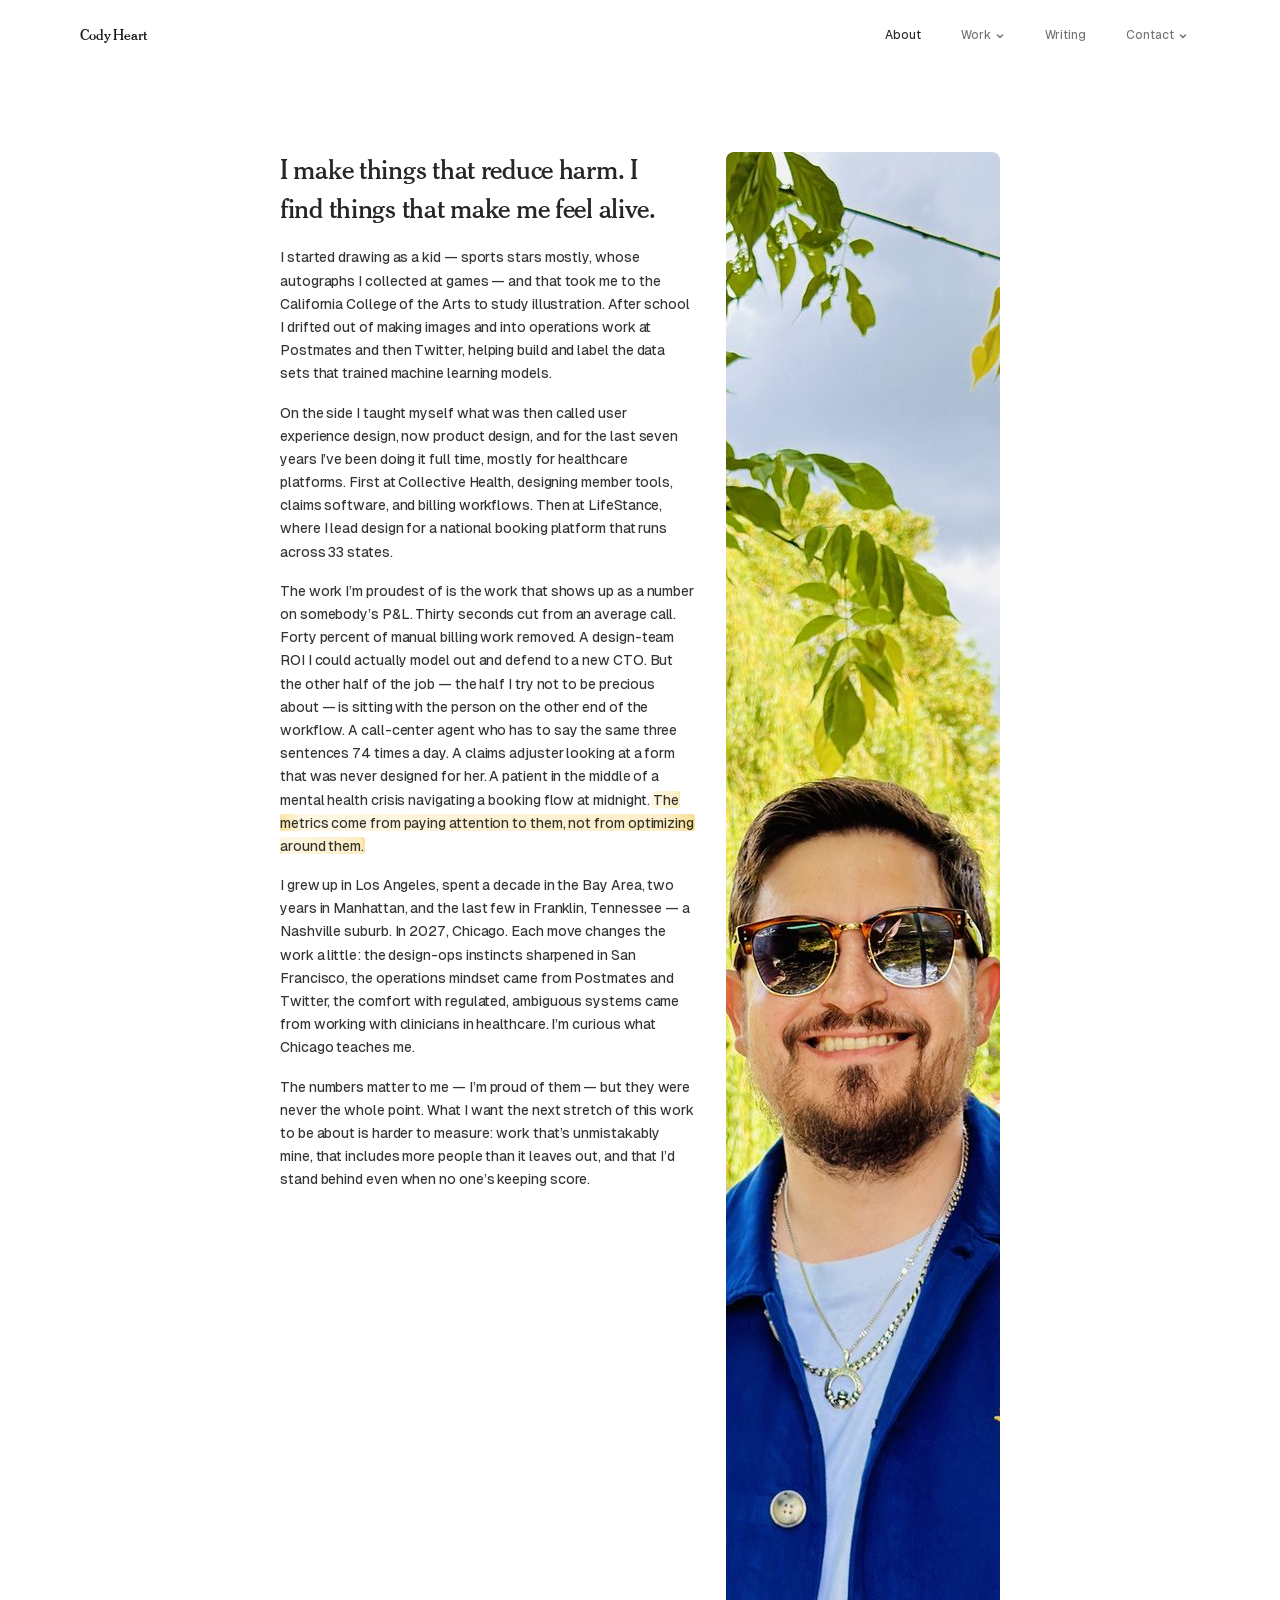
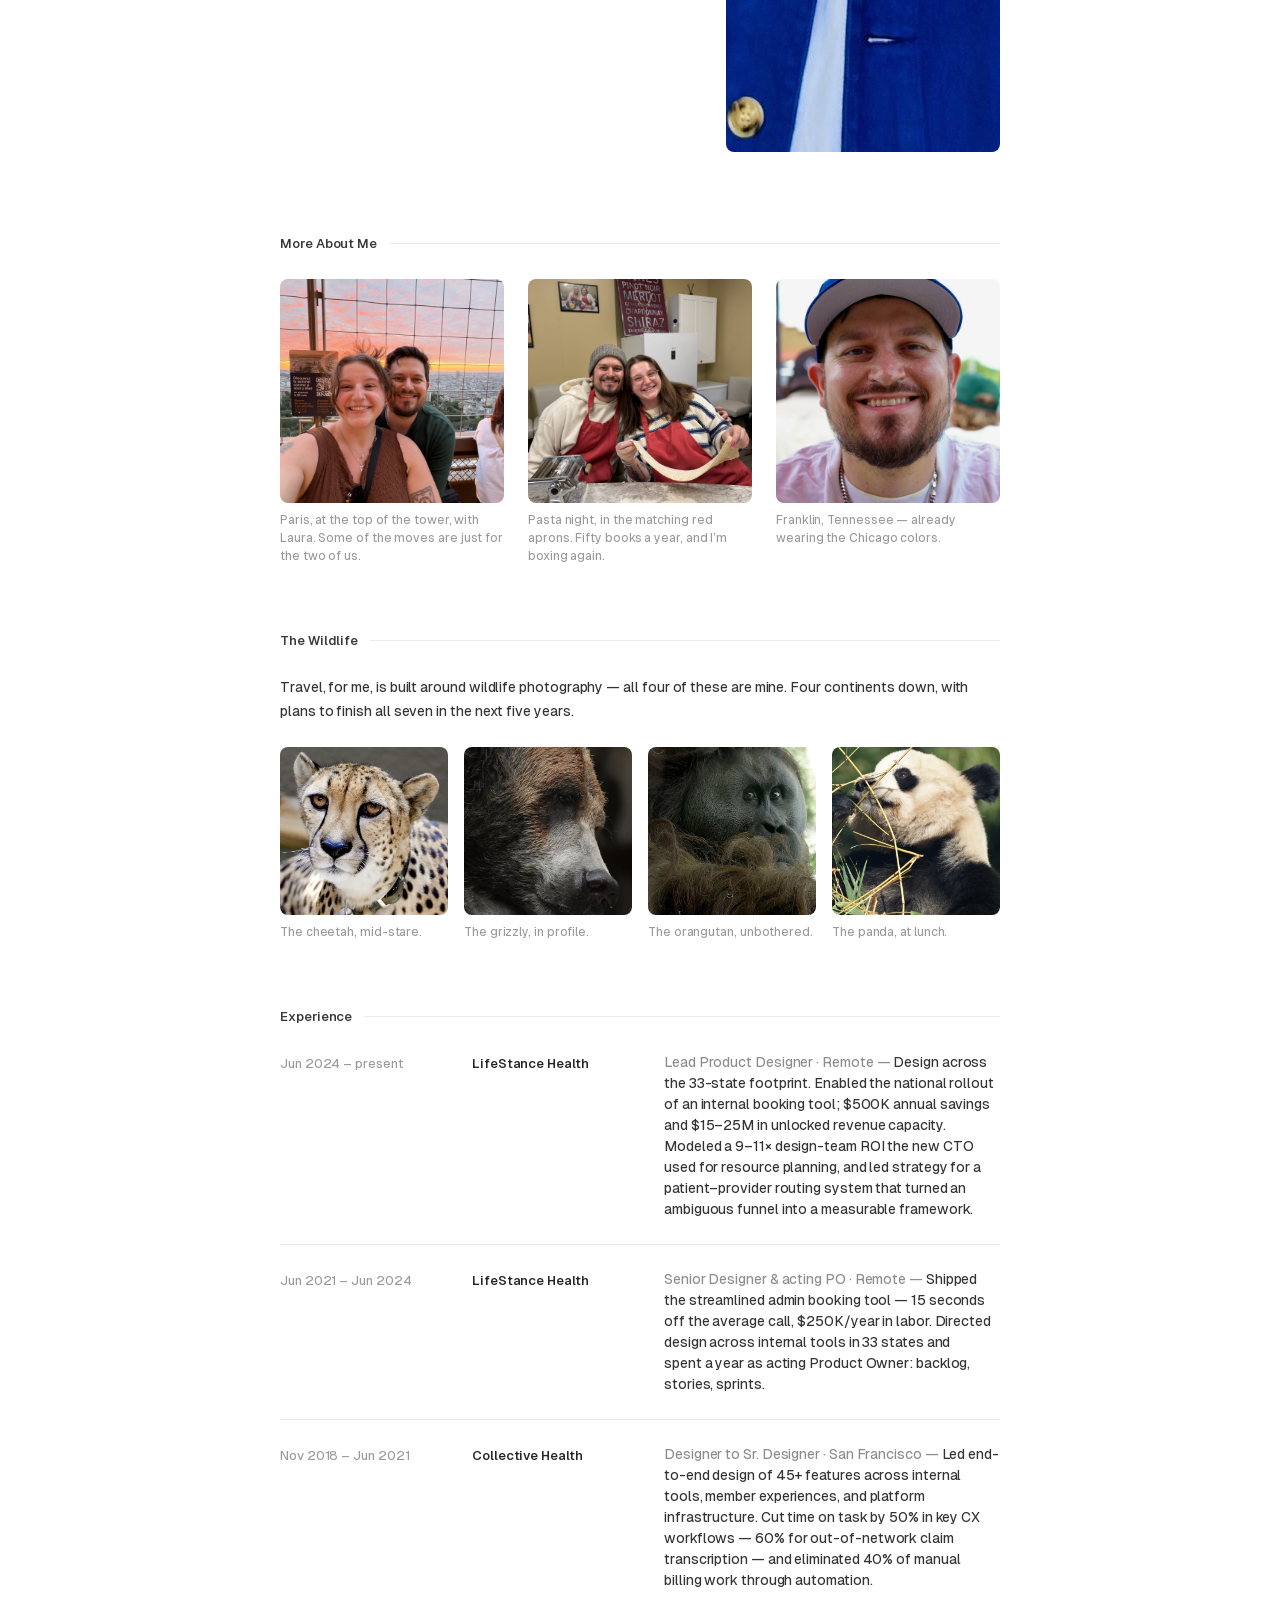
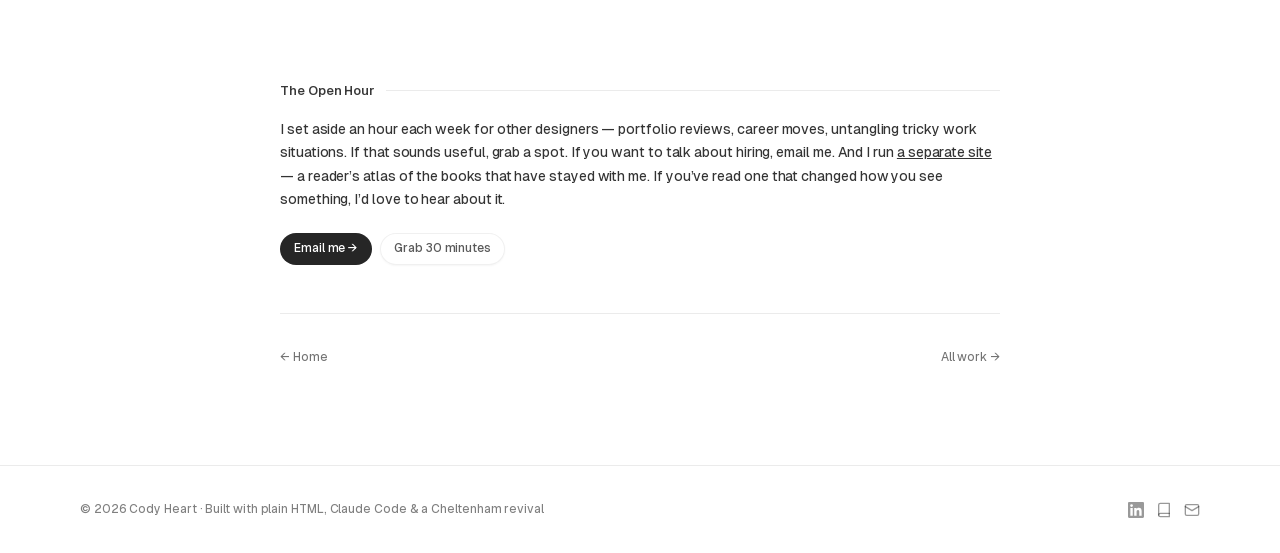
==== about.html @ 830a7e0a "Rebuild the site on the Vollendorf system: Geist body, Cheltenham heads, grey data plates Every live" ====
<!DOCTYPE html>
<html lang="en">
<head>
<meta charset="UTF-8">
<meta name="viewport" content="width=device-width, initial-scale=1, viewport-fit=cover">
<title>About — Cody Heart</title>
<meta name="description" content="Lead product designer. Seven years in healthcare operations. Franklin, TN → Chicago, IL 2027.">

<!-- Favicon -->
<link rel="icon" type="image/svg+xml" href="/favicon.svg">
<link rel="icon" type="image/png" sizes="32x32" href="/favicon-32.png">
<link rel="icon" type="image/png" sizes="16x16" href="/favicon-16.png">
<link rel="alternate icon" href="/favicon.ico">
<link rel="apple-touch-icon" sizes="180x180" href="/apple-touch-icon.png">

<!-- Open Graph / Rich link preview -->
<meta property="og:type" content="website">
<meta property="og:url" content="https://codyheart.design/about.html">
<meta property="og:title" content="About — Cody Heart">
<meta property="og:description" content="Lead product designer. Seven years in healthcare operations. Franklin, TN → Chicago, IL 2027.">
<meta property="og:image" content="https://codyheart.design/og-image.png">
<meta property="og:image:width" content="1200">
<meta property="og:image:height" content="630">
<meta property="og:image:alt" content="Cody Heart — Lead Product Designer">
<meta property="og:site_name" content="Cody Heart">

<!-- Twitter Card -->
<meta name="twitter:card" content="summary_large_image">
<meta name="twitter:title" content="About — Cody Heart">
<meta name="twitter:description" content="Lead product designer. Seven years in healthcare operations. Franklin, TN → Chicago, IL 2027.">
<meta name="twitter:image" content="https://codyheart.design/og-image.png">

<meta name="theme-color" content="#ffffff">

<link rel="preload" as="font" type="font/woff2" href="assets/fonts/Geist-Variable.woff2" crossorigin>
<link rel="preload" as="font" type="font/woff2" href="assets/fonts/CheltenhamClassicMedium.woff2" crossorigin>
<link rel="stylesheet" href="css/site.css?v=1">
</head>
<body>

<nav class="nav" aria-label="Main navigation">
  <div class="nav__inner">
    <a class="nav__wordmark" href="index.html">Cody Heart</a>

    <div class="nav__links">
      <a class="nav__link link-hover" href="about.html" aria-current="page">About</a>

      <div class="nav__drop">
        <button class="nav__link link-hover press-scale" aria-expanded="false" aria-haspopup="true" aria-controls="menu-work">Work<svg class="chev" width="10" height="10" viewBox="0 0 10 10" fill="none" stroke="currentColor" stroke-width="1.5" stroke-linecap="round" stroke-linejoin="round" aria-hidden="true"><path d="M2.5 4L5 6.5L7.5 4"/></svg></button>
        <div class="nav__menu" id="menu-work" role="menu" aria-hidden="true">
          <div class="nav__menu-pad">
            <a class="menu-item" role="menuitem" href="case-studies/tool-consolidation.html">
              <div class="menu-item__tile"><svg class="icon-duo c-orange" viewBox="0 0 24 24" fill="none" aria-hidden="true"><rect class="duo-a" x="0" y="0" width="7" height="7" rx="1.5"/><rect class="duo-a" x="8.5" y="0" width="7" height="7" rx="1.5"/><rect class="duo-a" x="17" y="0" width="7" height="7" rx="1.5"/><rect class="duo-a" x="4.25" y="8.5" width="7" height="7" rx="1.5"/><rect class="duo-a" x="12.75" y="8.5" width="7" height="7" rx="1.5"/><rect class="duo-b" x="4" y="17" width="16" height="7" rx="1.5"/></svg></div>
              <div><span class="menu-item__title">Tool Consolidation</span><span class="menu-item__desc">50+ regional tools, to six jobs</span></div>
            </a>
            <a class="menu-item" role="menuitem" href="case-studies/matching-tool.html">
              <div class="menu-item__tile"><svg class="icon-duo c-blue" viewBox="0 0 24 24" fill="none" aria-hidden="true"><circle class="duo-a" cx="4" cy="4" r="3"/><circle class="duo-a" cx="12" cy="4" r="3"/><circle class="duo-a" cx="20" cy="4" r="3"/><circle class="duo-a" cx="4" cy="12" r="3"/><circle class="duo-a" cx="12" cy="12" r="3"/><circle class="duo-a" cx="20" cy="12" r="3"/><circle class="duo-a" cx="4" cy="20" r="3"/><circle class="duo-a" cx="12" cy="20" r="3"/><circle class="duo-b" cx="19" cy="19" r="5"/></svg></div>
              <div><span class="menu-item__title">Matching Tool</span><span class="menu-item__desc">Two-state pilot to 99% national</span></div>
            </a>
            <a class="menu-item" role="menuitem" href="case-studies/matching-logic.html">
              <div class="menu-item__tile"><svg class="icon-duo c-purple" viewBox="0 0 24 24" fill="none" aria-hidden="true"><path class="duo-a" d="M12 0a12 12 0 1 0 0 24 12 12 0 0 0 0-24Zm0 5a7 7 0 1 1 0 14 7 7 0 0 1 0-14Z"/><circle class="duo-b" cx="12" cy="12" r="4"/></svg></div>
              <div><span class="menu-item__title">Care Matching</span><span class="menu-item__desc">A measurable four-gate funnel</span></div>
            </a>
            <a class="menu-item menu-item--all" role="menuitem" href="work.html"><span>All six, and the experience</span><span aria-hidden="true">&#8594;</span></a>
          </div>
        </div>
      </div>

      <a class="nav__link link-hover" href="writing/design-as-a-revenue-lever.html">Writing</a>

      <div class="nav__drop">
        <button class="nav__link link-hover press-scale" aria-expanded="false" aria-haspopup="true" aria-controls="menu-contact">Contact<svg class="chev" width="10" height="10" viewBox="0 0 10 10" fill="none" stroke="currentColor" stroke-width="1.5" stroke-linecap="round" stroke-linejoin="round" aria-hidden="true"><path d="M2.5 4L5 6.5L7.5 4"/></svg></button>
        <div class="nav__menu" id="menu-contact" role="menu" aria-hidden="true">
          <div class="nav__menu-pad">
            <a class="menu-item" role="menuitem" href="mailto:hello@codyheart.design">
              <div class="menu-item__tile"><svg class="icon-duo c-green" viewBox="0 0 24 24" fill="none" aria-hidden="true"><path class="duo-b" d="M12 12.6 0 5.4V5a3 3 0 0 1 3-3h18a3 3 0 0 1 3 3v.4l-12 7.2Z"/><path class="duo-a" d="M0 8.2 12 15.4 24 8.2V19a3 3 0 0 1-3 3H3a3 3 0 0 1-3-3V8.2Z"/></svg></div>
              <div><span class="menu-item__title">Email</span><span class="menu-item__desc">hello@codyheart.design</span></div>
            </a>
            <a class="menu-item" role="menuitem" target="_blank" rel="noopener noreferrer" href="https://www.linkedin.com/in/codyheart/">
              <div class="menu-item__tile"><svg class="icon-duo c-blue" viewBox="0 0 24 24" fill="none" aria-hidden="true"><rect class="duo-a" x="0" y="8" width="6" height="16"/><circle class="duo-b" cx="3" cy="3" r="3"/><path class="duo-b" d="M6 17a9 9 0 0 1 18 0v7h-6v-7a3 3 0 0 0-6 0v7H6v-7Z"/></svg></div>
              <div><span class="menu-item__title">LinkedIn</span><span class="menu-item__desc">Let&#8217;s connect</span></div>
            </a>
            <a class="menu-item" role="menuitem" target="_blank" rel="noopener noreferrer" href="https://calendly.com/codynheart/30min">
              <div class="menu-item__tile"><svg class="icon-duo c-purple" viewBox="0 0 24 24" fill="none" aria-hidden="true"><rect class="duo-a" x="0" y="4" width="24" height="20" rx="2"/><path class="duo-b" d="M0 6a2 2 0 0 1 2-2h20a2 2 0 0 1 2 2v4H0V6Z"/><rect class="duo-b" x="4" y="0" width="3" height="6" rx="1.5"/><rect class="duo-b" x="17" y="0" width="3" height="6" rx="1.5"/><circle class="duo-b" cx="12" cy="17" r="3"/></svg></div>
              <div><span class="menu-item__title">Calendly</span><span class="menu-item__desc">Grab 30 minutes</span></div>
            </a>
            <a class="menu-item" role="menuitem" target="_blank" rel="noopener noreferrer" href="https://drive.google.com/file/d/1DNg6jHae1uTtqSoy8dUVyaRoVnSJ9kkv/view?usp=sharing">
              <div class="menu-item__tile"><svg class="icon-duo c-pink" viewBox="0 0 24 24" fill="none" aria-hidden="true"><path class="duo-a" d="M4 0h11l5 5v19H4V0Z"/><path class="duo-b" d="M15 0l5 5h-5V0Z"/><rect class="duo-b" x="8" y="10" width="8" height="2" rx="1"/><rect class="duo-b" x="8" y="15" width="8" height="2" rx="1"/></svg></div>
              <div><span class="menu-item__title">Resume</span><span class="menu-item__desc">View the PDF</span></div>
            </a>
          </div>
        </div>
      </div>
    </div>

    <div class="nav__burger-wrap">
      <button class="nav__burger" aria-expanded="false" aria-label="Open menu"><span></span><span></span></button>
    </div>
  </div>
</nav>

<div class="mobile-menu" role="dialog" aria-modal="true" aria-label="Navigation menu">
  <div class="mobile-menu__inner">
    <a class="mobile-menu__link" href="about.html">About</a>
    <a class="mobile-menu__link" href="writing/design-as-a-revenue-lever.html">Writing</a>

    <div class="mobile-menu__section">
      <p class="mobile-menu__label">Work</p>
      <div class="mobile-menu__list">
        <a class="mobile-menu__item" href="case-studies/tool-consolidation.html">
          <div class="menu-item__tile"><svg class="icon-duo is-colored c-orange" viewBox="0 0 24 24" fill="none" aria-hidden="true"><rect class="duo-a" x="0" y="0" width="7" height="7" rx="1.5"/><rect class="duo-a" x="8.5" y="0" width="7" height="7" rx="1.5"/><rect class="duo-a" x="17" y="0" width="7" height="7" rx="1.5"/><rect class="duo-a" x="4.25" y="8.5" width="7" height="7" rx="1.5"/><rect class="duo-a" x="12.75" y="8.5" width="7" height="7" rx="1.5"/><rect class="duo-b" x="4" y="17" width="16" height="7" rx="1.5"/></svg></div>
          <div><span class="menu-item__title">Tool Consolidation</span><span class="menu-item__desc">50+ regional tools, to six jobs</span></div>
        </a>
        <a class="mobile-menu__item" href="case-studies/matching-tool.html">
          <div class="menu-item__tile"><svg class="icon-duo is-colored c-blue" viewBox="0 0 24 24" fill="none" aria-hidden="true"><circle class="duo-a" cx="4" cy="4" r="3"/><circle class="duo-a" cx="12" cy="4" r="3"/><circle class="duo-a" cx="20" cy="4" r="3"/><circle class="duo-a" cx="4" cy="12" r="3"/><circle class="duo-a" cx="12" cy="12" r="3"/><circle class="duo-a" cx="20" cy="12" r="3"/><circle class="duo-a" cx="4" cy="20" r="3"/><circle class="duo-a" cx="12" cy="20" r="3"/><circle class="duo-b" cx="19" cy="19" r="5"/></svg></div>
          <div><span class="menu-item__title">Matching Tool</span><span class="menu-item__desc">Two-state pilot to 99% national</span></div>
        </a>
        <a class="mobile-menu__item" href="case-studies/matching-logic.html">
          <div class="menu-item__tile"><svg class="icon-duo is-colored c-purple" viewBox="0 0 24 24" fill="none" aria-hidden="true"><path class="duo-a" d="M12 0a12 12 0 1 0 0 24 12 12 0 0 0 0-24Zm0 5a7 7 0 1 1 0 14 7 7 0 0 1 0-14Z"/><circle class="duo-b" cx="12" cy="12" r="4"/></svg></div>
          <div><span class="menu-item__title">Care Matching</span><span class="menu-item__desc">A measurable four-gate funnel</span></div>
        </a>
        <a class="mobile-menu__item" href="case-studies/claims.html">
          <div class="menu-item__tile"><svg class="icon-duo is-colored c-green" viewBox="0 0 24 24" fill="none" aria-hidden="true"><rect class="duo-a" x="0" y="0" width="10" height="24" rx="2"/><rect class="duo-b" x="12" y="0" width="12" height="24" rx="2"/></svg></div>
          <div><span class="menu-item__title">Claims</span><span class="menu-item__desc">60% less time per claim</span></div>
        </a>
        <a class="mobile-menu__item" href="case-studies/billing.html">
          <div class="menu-item__tile"><svg class="icon-duo is-colored c-teal" viewBox="0 0 24 24" fill="none" aria-hidden="true"><rect class="duo-a" x="2" y="11" width="20" height="2"/><circle class="duo-a" cx="4" cy="12" r="4"/><circle class="duo-a" cx="12" cy="12" r="4"/><circle class="duo-b" cx="20" cy="12" r="4"/></svg></div>
          <div><span class="menu-item__title">Billing</span><span class="menu-item__desc">The invisible half, automated</span></div>
        </a>
        <a class="mobile-menu__item" href="case-studies/design-roi.html">
          <div class="menu-item__tile"><svg class="icon-duo is-colored c-pink" viewBox="0 0 24 24" fill="none" aria-hidden="true"><rect class="duo-a" x="1" y="14" width="5" height="10" rx="1"/><rect class="duo-a" x="9.5" y="9" width="5" height="15" rx="1"/><rect class="duo-b" x="18" y="2" width="5" height="22" rx="1"/></svg></div>
          <div><span class="menu-item__title">Design ROI</span><span class="menu-item__desc">Design as a revenue lever</span></div>
        </a>
      </div>
    </div>

    <div class="mobile-menu__section">
      <p class="mobile-menu__label">Contact</p>
      <div class="mobile-menu__list">
        <a class="mobile-menu__item" href="mailto:hello@codyheart.design">
          <div class="menu-item__tile"><svg class="icon-duo is-colored c-green" viewBox="0 0 24 24" fill="none" aria-hidden="true"><path class="duo-b" d="M12 12.6 0 5.4V5a3 3 0 0 1 3-3h18a3 3 0 0 1 3 3v.4l-12 7.2Z"/><path class="duo-a" d="M0 8.2 12 15.4 24 8.2V19a3 3 0 0 1-3 3H3a3 3 0 0 1-3-3V8.2Z"/></svg></div>
          <div><span class="menu-item__title">Email</span><span class="menu-item__desc">hello@codyheart.design</span></div>
        </a>
        <a class="mobile-menu__item" target="_blank" rel="noopener noreferrer" href="https://www.linkedin.com/in/codyheart/">
          <div class="menu-item__tile"><svg class="icon-duo is-colored c-blue" viewBox="0 0 24 24" fill="none" aria-hidden="true"><rect class="duo-a" x="0" y="8" width="6" height="16"/><circle class="duo-b" cx="3" cy="3" r="3"/><path class="duo-b" d="M6 17a9 9 0 0 1 18 0v7h-6v-7a3 3 0 0 0-6 0v7H6v-7Z"/></svg></div>
          <div><span class="menu-item__title">LinkedIn</span><span class="menu-item__desc">Let&#8217;s connect</span></div>
        </a>
        <a class="mobile-menu__item" target="_blank" rel="noopener noreferrer" href="https://calendly.com/codynheart/30min">
          <div class="menu-item__tile"><svg class="icon-duo is-colored c-purple" viewBox="0 0 24 24" fill="none" aria-hidden="true"><rect class="duo-a" x="0" y="4" width="24" height="20" rx="2"/><path class="duo-b" d="M0 6a2 2 0 0 1 2-2h20a2 2 0 0 1 2 2v4H0V6Z"/><rect class="duo-b" x="4" y="0" width="3" height="6" rx="1.5"/><rect class="duo-b" x="17" y="0" width="3" height="6" rx="1.5"/><circle class="duo-b" cx="12" cy="17" r="3"/></svg></div>
          <div><span class="menu-item__title">Calendly</span><span class="menu-item__desc">Grab 30 minutes</span></div>
        </a>
        <a class="mobile-menu__item" target="_blank" rel="noopener noreferrer" href="https://drive.google.com/file/d/1DNg6jHae1uTtqSoy8dUVyaRoVnSJ9kkv/view?usp=sharing">
          <div class="menu-item__tile"><svg class="icon-duo is-colored c-pink" viewBox="0 0 24 24" fill="none" aria-hidden="true"><path class="duo-a" d="M4 0h11l5 5v19H4V0Z"/><path class="duo-b" d="M15 0l5 5h-5V0Z"/><rect class="duo-b" x="8" y="10" width="8" height="2" rx="1"/><rect class="duo-b" x="8" y="15" width="8" height="2" rx="1"/></svg></div>
          <div><span class="menu-item__title">Resume</span><span class="menu-item__desc">View the PDF</span></div>
        </a>
      </div>
    </div>
  </div>
</div>

<main class="article">

  <!-- ============================================================
       THE LONGER STORY — headshot floated into the opening
       statement, the way a good museum label sits inside a wall.
       ============================================================ -->
  <section class="about-hero">
    <img class="about-hero__photo" src="assets/self/me-monet.web.jpg" alt="Cody Heart in Monet&#8217;s garden at Giverny" width="1200" height="1600">
    <h1>I make things that reduce harm. I find things that make me feel alive.</h1>
    <img class="about-hero__photo--mobile" src="assets/self/me-monet.web.jpg" alt="Cody Heart in Monet&#8217;s garden at Giverny" width="1200" height="1600">
    <p>I started drawing as a kid &#8212; sports stars mostly, whose autographs I collected at games &#8212; and that took me to the California College of the Arts to study illustration. After school I drifted out of making images and into operations work at Postmates and then Twitter, helping build and label the data sets that trained machine learning models.</p>
    <p>On the side I taught myself what was then called user experience design, now product design, and for the last seven years I&#8217;ve been doing it full time, mostly for healthcare platforms. First at Collective Health, designing member tools, claims software, and billing workflows. Then at LifeStance, where I lead design for a national booking platform that runs across 33 states.</p>
    <p>The work I&#8217;m proudest of is the work that shows up as a number on somebody&#8217;s P&amp;L. Thirty seconds cut from an average call. Forty percent of manual billing work removed. A design-team ROI I could actually model out and defend to a new CTO. But the other half of the job &#8212; the half I try not to be precious about &#8212; is sitting with the person on the other end of the workflow. A call-center agent who has to say the same three sentences 74 times a day. A claims adjuster looking at a form that was never designed for her. A patient in the middle of a mental health crisis navigating a booking flow at midnight. <span class="highlight highlight-yellow">The metrics come from paying attention to them, not from optimizing around them.</span></p>
    <p>I grew up in Los Angeles, spent a decade in the Bay Area, two years in Manhattan, and the last few in Franklin, Tennessee &#8212; a Nashville suburb. In 2027, Chicago. Each move changes the work a little: the design-ops instincts sharpened in San Francisco, the operations mindset came from Postmates and Twitter, the comfort with regulated, ambiguous systems came from working with clinicians in healthcare. I&#8217;m curious what Chicago teaches me.</p>
    <p>The numbers matter to me &#8212; I&#8217;m proud of them &#8212; but they were never the whole point. What I want the next stretch of this work to be about is harder to measure: work that&#8217;s unmistakably mine, that includes more people than it leaves out, and that I&#8217;d stand behind even when no one&#8217;s keeping score.</p>
  </section>

  <!-- ============================================================
       MORE ABOUT ME — three squares, the life outside the work.
       ============================================================ -->
  <section class="cs-section">
    <div class="section-label" style="margin-bottom:24px"><span>More About Me</span></div>
    <div class="photo-grid">
      <figure>
        <div class="photo-frame"><img src="assets/self/me-eiffel.web.jpg" alt="Cody and Laura at the top of the Eiffel Tower at sunset" loading="lazy" decoding="async"></div>
        <figcaption>Paris, at the top of the tower, with Laura. Some of the moves are just for the two of us.</figcaption>
      </figure>
      <figure>
        <div class="photo-frame"><img src="assets/self/me-cooking.web.jpg" alt="Cody and Laura making fresh pasta in matching red aprons" loading="lazy" decoding="async"></div>
        <figcaption>Pasta night, in the matching red aprons. Fifty books a year, and I&#8217;m boxing again.</figcaption>
      </figure>
      <figure>
        <div class="photo-frame"><img src="assets/self/me-nashville.web.jpg" alt="Cody outdoors in a Chicago Cubs cap" loading="lazy" decoding="async"></div>
        <figcaption>Franklin, Tennessee &#8212; already wearing the Chicago colors.</figcaption>
      </figure>
    </div>
  </section>

  <!-- ============================================================
       THE WILDLIFE — travel built around a camera. All four mine.
       ============================================================ -->
  <section class="cs-section">
    <div class="section-label" style="margin-bottom:24px"><span>The Wildlife</span></div>
    <div class="cs-flow" style="margin-bottom:24px">
      <p>Travel, for me, is built around wildlife photography &#8212; all four of these are mine. Four continents down, with plans to finish all seven in the next five years.</p>
    </div>
    <div class="photo-grid photo-grid--4">
      <figure>
        <div class="photo-frame"><img src="assets/photography/web/cheetah.webp" alt="A cheetah looking straight into the lens" loading="lazy" decoding="async"></div>
        <figcaption>The cheetah, mid-stare.</figcaption>
      </figure>
      <figure>
        <div class="photo-frame"><img src="assets/photography/web/grizzly.webp" alt="A grizzly bear in profile" loading="lazy" decoding="async"></div>
        <figcaption>The grizzly, in profile.</figcaption>
      </figure>
      <figure>
        <div class="photo-frame"><img src="assets/photography/web/orangutan-3.webp" alt="An orangutan gazing out from its shaggy coat" loading="lazy" decoding="async"></div>
        <figcaption>The orangutan, unbothered.</figcaption>
      </figure>
      <figure>
        <div class="photo-frame"><img src="assets/photography/web/panda.webp" alt="A giant panda eating bamboo" loading="lazy" decoding="async"></div>
        <figcaption>The panda, at lunch.</figcaption>
      </figure>
    </div>
  </section>

  <!-- ============================================================
       EXPERIENCE — the resume, as quiet rows.
       ============================================================ -->
  <section class="cs-section">
    <div class="section-label" style="margin-bottom:24px"><span>Experience</span></div>
    <div class="rows">
      <div class="row">
        <span class="row__span">Jun 2024 &#8211; present</span>
        <span class="row__org">LifeStance Health</span>
        <p class="row__body"><span class="row__role">Lead Product Designer &#183; Remote &#8212;</span> Design across the 33-state footprint. Enabled the national rollout of an internal booking tool; $500K annual savings and $15&#8211;25M in unlocked revenue capacity. Modeled a 9&#8211;11&#215; design-team ROI the new CTO used for resource planning, and led strategy for a patient&#8211;provider routing system that turned an ambiguous funnel into a measurable framework.</p>
      </div>
      <div class="row">
        <span class="row__span">Jun 2021 &#8211; Jun 2024</span>
        <span class="row__org">LifeStance Health</span>
        <p class="row__body"><span class="row__role">Senior Designer &amp; acting PO &#183; Remote &#8212;</span> Shipped the streamlined admin booking tool &#8212; 15 seconds off the average call, $250K/year in labor. Directed design across internal tools in 33 states and spent a year as acting Product Owner: backlog, stories, sprints.</p>
      </div>
      <div class="row">
        <span class="row__span">Nov 2018 &#8211; Jun 2021</span>
        <span class="row__org">Collective Health</span>
        <p class="row__body"><span class="row__role">Designer to Sr. Designer &#183; San Francisco &#8212;</span> Led end-to-end design of 45+ features across internal tools, member experiences, and platform infrastructure. Cut time on task by 50% in key CX workflows &#8212; 60% for out-of-network claim transcription &#8212; and eliminated 40% of manual billing work through automation.</p>
      </div>
    </div>
  </section>

  <!-- ============================================================
       THE OPEN HOUR — a standing offer to other designers.
       ============================================================ -->
  <section class="cs-section">
    <div class="section-label" style="margin-bottom:16px"><span>The Open Hour</span></div>
    <div class="cs-flow">
      <p>I set aside an hour each week for other designers &#8212; portfolio reviews, career moves, untangling tricky work situations. If that sounds useful, grab a spot. If you want to talk about hiring, email me. And I run <a class="text-link" style="text-decoration:underline" href="https://codynheart.com" target="_blank" rel="noopener">a separate site</a> &#8212; a reader&#8217;s atlas of the books that have stayed with me. If you&#8217;ve read one that changed how you see something, I&#8217;d love to hear about it.</p>
      <div class="gate__actions" style="justify-content:flex-start;margin-top:8px">
        <a class="btn btn--primary" href="mailto:hello@codyheart.design?subject=Hello">Email me &#8594;</a>
        <a class="btn" href="https://calendly.com/codynheart/30min" target="_blank" rel="noopener">Grab 30 minutes</a>
      </div>
    </div>
  </section>

  <footer class="cs-footnav">
    <a class="link-hover press-scale" href="index.html">&#8592; Home</a>
    <a class="link-hover press-scale" href="work.html">All work &#8594;</a>
  </footer>
</main>

<footer class="footer">
  <div class="footer__inner">
    <p>&#169; 2026 Cody Heart &#183; Built with plain HTML, <a class="text-link" target="_blank" rel="noopener noreferrer" href="https://claude.ai/code">Claude Code</a> &amp; a Cheltenham revival</p>
    <div class="footer__social">
      <a target="_blank" rel="noopener noreferrer" aria-label="LinkedIn" href="https://www.linkedin.com/in/codyheart/">
        <svg width="16" height="16" viewBox="0 0 24 24" fill="currentColor"><path d="M20.447 20.452h-3.554v-5.569c0-1.328-.027-3.037-1.852-3.037-1.853 0-2.136 1.445-2.136 2.939v5.667H9.351V9h3.414v1.561h.046c.477-.9 1.637-1.85 3.37-1.85 3.601 0 4.267 2.37 4.267 5.455v6.286zM5.337 7.433a2.062 2.062 0 01-2.063-2.065 2.064 2.064 0 112.063 2.065zm1.782 13.019H3.555V9h3.564v11.452zM22.225 0H1.771C.792 0 0 .774 0 1.729v20.542C0 23.227.792 24 1.771 24h20.451C23.2 24 24 23.227 24 22.271V1.729C24 .774 23.2 0 22.222 0h.003z"/></svg>
      </a>
      <a target="_blank" rel="noopener noreferrer" aria-label="Goodreads — a reader's atlas" href="https://www.goodreads.com/user/show/164877363-cody-heart">
        <svg width="16" height="16" viewBox="0 0 24 24" fill="none" stroke="currentColor" stroke-width="2" stroke-linecap="round" stroke-linejoin="round"><path d="M4 19.5A2.5 2.5 0 0 1 6.5 17H20"/><path d="M6.5 2H20v20H6.5A2.5 2.5 0 0 1 4 19.5v-15A2.5 2.5 0 0 1 6.5 2z"/></svg>
      </a>
      <a aria-label="Email" href="mailto:hello@codyheart.design">
        <svg width="16" height="16" viewBox="0 0 24 24" fill="none" stroke="currentColor" stroke-width="2" stroke-linecap="round" stroke-linejoin="round"><rect x="2" y="4" width="20" height="16" rx="2"/><path d="m22 7-10 6L2 7"/></svg>
      </a>
    </div>
  </div>
</footer>

<script src="js/site.js?v=1" defer></script>
</body>
</html>
---- css/site.css ----
/* ============================================================
   site.css — the whole design system.

   Modeled closely on andreavollendorf.com: white page, one grey
   surface (#f6f7f9) doing all the framing work, a serif reserved
   for h1/h2 and the wordmark, and a quiet 14px sans for
   everything else. Mackinac's role is played by Cheltenham
   Classic; Geist plays itself.
   ============================================================ */

/* ---------- Fonts ---------- */
@font-face {
  font-family: 'Geist';
  src: url('../assets/fonts/Geist-Variable.woff2') format('woff2');
  font-weight: 100 900; font-style: normal; font-display: swap;
}
@font-face {
  font-family: 'Geist Mono';
  src: url('../assets/fonts/GeistMono-Variable.woff2') format('woff2');
  font-weight: 100 900; font-style: normal; font-display: swap;
}
@font-face {
  font-family: 'Cheltenham Classic';
  src: url('../assets/fonts/CheltenhamClassic.woff2') format('woff2');
  font-weight: 400; font-style: normal; font-display: swap;
}
@font-face {
  font-family: 'Cheltenham Classic';
  src: url('../assets/fonts/CheltenhamClassicItalic.woff2') format('woff2');
  font-weight: 400; font-style: italic; font-display: swap;
}
@font-face {
  font-family: 'Cheltenham Classic';
  src: url('../assets/fonts/CheltenhamClassicMedium.woff2') format('woff2');
  font-weight: 500; font-style: normal; font-display: swap;
}
@font-face {
  font-family: 'Cheltenham Classic';
  src: url('../assets/fonts/CheltenhamClassicMediumltalic.woff2') format('woff2');
  font-weight: 500; font-style: italic; font-display: swap;
}
@font-face {
  font-family: 'Cheltenham Classic';
  src: url('../assets/fonts/CheltenhamClassicBold.woff2') format('woff2');
  font-weight: 700; font-style: normal; font-display: swap;
}
@font-face {
  font-family: 'Cheltenham Classic';
  src: url('../assets/fonts/CheltenhamClassicBoldltalic.woff2') format('woff2');
  font-weight: 700; font-style: italic; font-display: swap;
}

/* ---------- Tokens ---------- */
:root {
  --background: #fff;
  --foreground: #171717;
  --surface: #f6f7f9;
  --surface-hover: #f0f1f4;
  --border: rgba(0, 0, 0, .08);
  --accent: #4c74ff;

  --ink-85: rgba(0, 0, 0, .85);
  --ink-80: rgba(0, 0, 0, .8);
  --ink-78: rgba(0, 0, 0, .78);
  --ink-65: rgba(0, 0, 0, .65);
  --ink-55: rgba(0, 0, 0, .55);
  --ink-50: rgba(0, 0, 0, .5);
  --ink-45: rgba(0, 0, 0, .45);
  --ink-40: rgba(0, 0, 0, .4);
  --ink-30: rgba(0, 0, 0, .3);

  --sans: 'Geist', system-ui, -apple-system, BlinkMacSystemFont, 'Segoe UI', Roboto, sans-serif;
  --serif: 'Cheltenham Classic', Georgia, serif;
  --mono: 'Geist Mono', ui-monospace, 'Cascadia Mono', monospace;

  --ease: cubic-bezier(.25, .1, .25, 1);
  --ease-out-cubic: cubic-bezier(.215, .61, .355, 1);
  --ease-out-quart: cubic-bezier(.165, .84, .44, 1);
  --ease-out-quint: cubic-bezier(.23, 1, .32, 1);
  --ease-out-expo: cubic-bezier(.19, 1, .22, 1);

  --shadow-flush: inset 0 0 0 1px rgba(0, 0, 0, .06);
  --shadow-raised: 0 1px 2px rgba(0, 0, 0, .04), inset 0 0 0 1px rgba(0, 0, 0, .06);
  --shadow-floating: 0 4px 24px rgba(0, 0, 0, .06), inset 0 0 0 1px rgba(0, 0, 0, .08);

  --z-overlay: 40;
  --z-nav: 50;
  --z-dropdown: 60;

  --gutter: 24px;

  /* Diagram palette (the inline SVGs from the old pages read these) */
  --paper: #fff;
  --paper-pure: #fff;
  --ink: #171717;
  --ink-soft: rgba(0, 0, 0, .55);
  --muted: rgba(0, 0, 0, .45);
  --rule: rgba(0, 0, 0, .15);
}
@media (min-width: 1024px) {
  :root { --gutter: 80px; }
}

/* ---------- Reset & base ---------- */
*, *::before, *::after { box-sizing: border-box; margin: 0; padding: 0; }

html {
  scroll-behavior: smooth;
  scrollbar-width: thin;
  scrollbar-color: rgba(0, 0, 0, .28) transparent;
  overflow-y: scroll;
}

body {
  background: var(--background);
  color: var(--ink-80);
  font-family: var(--sans);
  font-size: 14px;
  font-weight: 450;
  line-height: 1.45rem;
  letter-spacing: -.005rem;
  -webkit-font-smoothing: antialiased;
  padding-bottom: env(safe-area-inset-bottom, 0);
}

h1, h2, h3 { text-wrap: balance; }
h1, h2 { font-family: var(--serif); }
p { text-wrap: pretty; }
a { color: inherit; text-decoration: none; }
button { color: inherit; font: inherit; background: none; border: none; cursor: pointer; }
img { max-width: 100%; display: block; }
ul, ol { list-style: none; }

::selection { background: rgba(76, 116, 255, .18); }

.visually-hidden {
  position: absolute; width: 1px; height: 1px;
  clip: rect(0 0 0 0); clip-path: inset(50%);
  overflow: hidden; white-space: nowrap;
}

a:focus-visible, button:focus-visible, input:focus-visible {
  outline: 2px solid var(--foreground);
  outline-offset: 2px;
  border-radius: 2px;
}

/* ---------- Shared micro-interactions ---------- */
.link-hover { transition: color .15s ease, background-color .15s ease; }
.link-hover:hover { color: rgba(0, 0, 0, .85); }
.press-scale { transition: transform .1s; }
.press-scale:active { transform: scale(.97); }
.img-hover { transition: opacity .15s ease; }
.img-hover:hover { opacity: .9; }

/* Animated text highlights — wiped in by site.js on view */
.highlight {
  -webkit-box-decoration-break: clone;
  box-decoration-break: clone;
  background-repeat: no-repeat;
  background-size: 0% 100%;
  border-radius: .25em .2em .22em .18em;
  margin: -.04em -.06em;
  padding: .04em .06em;
  transition: background-size .6s var(--ease-out-quart);
}
.highlight.is-on { background-size: 100% 100%; }
.highlight-blue   { background-image: linear-gradient(82deg, #3884f46b, #3884f41f 6%, #3884f438 93%, #3884f47a); }
.highlight-yellow { background-image: linear-gradient(82deg, #f2be2273, #f2be221f 6%, #f2be2240 93%, #f2be2280); }
.highlight-green  { background-image: linear-gradient(82deg, #2ea06e6b, #2ea06e1f 6%, #2ea06e38 93%, #2ea06e7a); }
.highlight-purple { background-image: linear-gradient(82deg, #8244be6b, #8244be1f 6%, #8244be38 93%, #8244be7a); }
.highlight-pink   { background-image: linear-gradient(82deg, #d6409f6b, #d6409f1f 6%, #d6409f38 93%, #d6409f7a); }

/* ============================================================
   NAV — sticky, blurred, hides on scroll down
   ============================================================ */
.nav {
  position: sticky;
  top: 0;
  z-index: var(--z-nav);
  backdrop-filter: blur(12px);
  -webkit-backdrop-filter: blur(12px);
  background-color: rgba(255, 255, 255, .8);
  transition: transform .3s var(--ease-out-quart);
  will-change: transform;
}
.nav.is-hidden { transform: translateY(-100%); }

.nav__inner {
  display: flex;
  align-items: center;
  justify-content: space-between;
  padding: 20px var(--gutter);
  position: relative;
}

.nav__wordmark {
  font-family: var(--serif);
  font-size: 15px;
  font-weight: 500;
  letter-spacing: -.01em;
  color: var(--foreground);
}

.nav__back {
  display: inline-flex;
  align-items: center;
  gap: 8px;
  font-size: 12px;
  color: var(--ink-55);
}
.nav__back svg { display: block; }

.nav__scrolltitle {
  display: none;
  position: absolute;
  left: 50%;
  transform: translate(-50%, -8px);
  font-size: 12px;
  font-weight: 550;
  color: var(--ink-85);
  opacity: 0;
  pointer-events: none;
  transition: opacity .2s var(--ease-out-quart), transform .2s var(--ease-out-quart);
  white-space: nowrap;
  max-width: 44vw;
  overflow: hidden;
  text-overflow: ellipsis;
}
.nav__scrolltitle.is-visible { opacity: 1; transform: translate(-50%, 0); pointer-events: auto; }
@media (min-width: 640px) { .nav__scrolltitle { display: block; } }

.nav__links {
  display: none;
  align-items: center;
  gap: 16px;
}
@media (min-width: 640px) { .nav__links { display: flex; } }

.nav__link {
  font-size: 12px;
  font-weight: 450;
  color: var(--ink-55);
  height: 32px;
  padding: 0 12px;
  display: flex;
  align-items: center;
  gap: 4px;
  border-radius: 6px;
  transition: color .15s ease, background-color .15s ease;
}
.nav__link:hover { color: rgba(0, 0, 0, .85); background: var(--surface); }
.nav__link[aria-current="page"] { color: var(--ink-85); }
.nav__link .chev {
  transition: transform .2s var(--ease-out-quart);
  will-change: transform;
}
.nav__link[aria-expanded="true"] .chev { transform: rotate(180deg); }

/* Dropdown */
.nav__drop { position: relative; }
.nav__menu {
  position: absolute;
  right: 0;
  top: 100%;
  margin-top: 8px;
  z-index: var(--z-dropdown);
  background: var(--background);
  border-radius: 8px;
  overflow: hidden;
  width: 300px;
  box-shadow: var(--shadow-floating);
  opacity: 0;
  transform: translateY(-8px);
  pointer-events: none;
  transition: opacity .15s var(--ease-out-quart);
}
.nav__menu.is-open {
  opacity: 1;
  transform: translateY(0);
  pointer-events: auto;
  transition: opacity .2s var(--ease-out-quart), transform .2s var(--ease-out-quart);
}
.nav__menu-pad { padding: 8px; }

.menu-item {
  display: flex;
  align-items: center;
  gap: 12px;
  border-radius: 8px;
  padding: 12px;
  transition: background-color .15s ease;
}
.menu-item:hover { background: var(--surface-hover); }
.menu-item__tile {
  width: 56px;
  height: 56px;
  border-radius: 8px;
  background: #fff;
  flex-shrink: 0;
  display: flex;
  align-items: center;
  justify-content: center;
  box-shadow: var(--shadow-flush);
}
.menu-item__tile svg { width: 28px; height: 28px; display: block; }
.menu-item__title {
  display: block;
  font-size: 13px;
  font-weight: 550;
  color: var(--ink-85);
  line-height: 1.25;
}
.menu-item__desc {
  display: block;
  font-size: 12px;
  color: var(--ink-45);
  line-height: 1.25;
  margin-top: 2px;
}

.menu-item--all {
  justify-content: space-between;
  font-size: 12px;
  color: var(--ink-55);
  padding: 10px 12px;
}

/* Duotone icons: grey by default, colored on row hover */
.icon-duo .duo-a { fill: #E1E3E8; transition: fill .15s ease; }
.icon-duo .duo-b { fill: #8790A1; transition: fill .15s ease; }
@media (hover: hover) {
  .menu-item:hover .icon-duo.c-blue   .duo-a { fill: #C2E5FF; }
  .menu-item:hover .icon-duo.c-blue   .duo-b { fill: #0090FF; }
  .menu-item:hover .icon-duo.c-orange .duo-a { fill: #FFD19A; }
  .menu-item:hover .icon-duo.c-orange .duo-b { fill: #F76B15; }
  .menu-item:hover .icon-duo.c-purple .duo-a { fill: #EAD5F9; }
  .menu-item:hover .icon-duo.c-purple .duo-b { fill: #8E4EC6; }
  .menu-item:hover .icon-duo.c-green  .duo-a { fill: #C4E8D1; }
  .menu-item:hover .icon-duo.c-green  .duo-b { fill: #30A46C; }
  .menu-item:hover .icon-duo.c-pink   .duo-a { fill: #F6CEE7; }
  .menu-item:hover .icon-duo.c-pink   .duo-b { fill: #D6409F; }
  .menu-item:hover .icon-duo.c-teal   .duo-a { fill: #BFEEE4; }
  .menu-item:hover .icon-duo.c-teal   .duo-b { fill: #12A594; }
}
/* In the mobile menu the icons are always colored */
.icon-duo.is-colored.c-blue   .duo-a { fill: #C2E5FF; }
.icon-duo.is-colored.c-blue   .duo-b { fill: #0090FF; }
.icon-duo.is-colored.c-orange .duo-a { fill: #FFD19A; }
.icon-duo.is-colored.c-orange .duo-b { fill: #F76B15; }
.icon-duo.is-colored.c-purple .duo-a { fill: #EAD5F9; }
.icon-duo.is-colored.c-purple .duo-b { fill: #8E4EC6; }
.icon-duo.is-colored.c-green  .duo-a { fill: #C4E8D1; }
.icon-duo.is-colored.c-green  .duo-b { fill: #30A46C; }
.icon-duo.is-colored.c-pink   .duo-a { fill: #F6CEE7; }
.icon-duo.is-colored.c-pink   .duo-b { fill: #D6409F; }
.icon-duo.is-colored.c-teal   .duo-a { fill: #BFEEE4; }
.icon-duo.is-colored.c-teal   .duo-b { fill: #12A594; }

/* Hamburger */
.nav__burger-wrap { display: block; }
@media (min-width: 640px) { .nav__burger-wrap { display: none; } }
.nav__burger {
  position: relative;
  display: flex;
  align-items: center;
  justify-content: center;
  width: 40px;
  height: 40px;
  margin-right: -8px;
  border-radius: 8px;
}
.nav__burger span {
  position: absolute;
  width: 18px;
  height: 2px;
  border-radius: 999px;
  background: var(--foreground);
  transition: transform .2s var(--ease-out-quart);
}
.nav__burger span:first-child { transform: translateY(-4px) rotate(0deg); }
.nav__burger span:last-child { transform: translateY(4px) rotate(0deg); }
.nav__burger[aria-expanded="true"] span:first-child { transform: translateY(0) rotate(45deg); }
.nav__burger[aria-expanded="true"] span:last-child { transform: translateY(0) rotate(-45deg); }

/* Mobile menu — full-screen white overlay */
.mobile-menu {
  position: fixed;
  inset: 0;
  z-index: var(--z-overlay);
  background: var(--background);
  opacity: 0;
  pointer-events: none;
  transition: opacity .15s var(--ease-out-quart);
}
.mobile-menu.is-open {
  opacity: 1;
  pointer-events: auto;
  transition: opacity .2s var(--ease-out-quart);
}
.mobile-menu__inner {
  padding: 64px 24px 32px;
  height: 100%;
  overflow-y: auto;
  opacity: 0;
  transform: translateY(-12px);
  transition: opacity .15s var(--ease-out-quart);
}
.mobile-menu.is-open .mobile-menu__inner {
  opacity: 1;
  transform: translateY(0);
  transition: opacity .2s var(--ease-out-quart), transform .2s var(--ease-out-quart);
}
.mobile-menu__link {
  display: block;
  font-size: 14px;
  font-weight: 500;
  color: var(--foreground);
  padding: 10px 16px;
  margin: 0 -16px 12px;
  border-radius: 8px;
  transition: background-color .15s ease;
}
.mobile-menu__link:active { background: var(--surface-hover); }
.mobile-menu__section {
  padding-top: 12px;
  border-top: 1px solid var(--border);
}
.mobile-menu__label {
  font-size: 13px;
  font-weight: 550;
  letter-spacing: -.005em;
  color: var(--ink-78);
  margin-bottom: 12px;
}
.mobile-menu__list { display: flex; flex-direction: column; }
.mobile-menu__item {
  display: flex;
  align-items: center;
  gap: 12px;
  border-radius: 8px;
  padding: 10px 16px;
  margin: 0 -16px;
  transition: background-color .15s ease;
}
.mobile-menu__item:active { background: var(--surface-hover); }
.mobile-menu__item .menu-item__tile { width: 44px; height: 44px; }
.mobile-menu__item .menu-item__tile svg { width: 24px; height: 24px; }
body.menu-locked { overflow: hidden; }

/* ============================================================
   SECTION FURNITURE
   ============================================================ */
.section-label {
  display: flex;
  align-items: center;
  gap: 12px;
  margin-bottom: 24px;
}
.section-label span {
  font-size: 13px;
  font-weight: 550;
  letter-spacing: -.005em;
  color: var(--ink-78);
  white-space: nowrap;
}
.section-label::after {
  content: "";
  flex: 1;
  height: 1px;
  background: rgba(0, 0, 0, .08);
}

/* ============================================================
   HOME
   ============================================================ */
.hero {
  padding: 32px var(--gutter);
}
@media (min-width: 640px) { .hero { padding: 64px var(--gutter) 56px; } }
.hero__inner { max-width: 700px; }
.hero__title {
  font-size: 28px;
  line-height: 1.25;
  letter-spacing: -.01em;
  font-weight: 500;
  color: var(--ink-85);
  margin-bottom: 16px;
}
@media (min-width: 640px) { .hero__title { font-size: 36px; } }
.hero__title .spark {
  font-family: var(--sans);
  font-size: .55em;
  color: var(--accent);
  vertical-align: .25em;
  letter-spacing: 0;
}
.hero__lede {
  font-size: 14px;
  font-weight: 450;
  line-height: 1.45rem;
  letter-spacing: -.005em;
  color: var(--ink-80);
}

/* Selected Work carousel */
.work-strip { padding-bottom: 80px; }
.work-strip__head { padding: 0 var(--gutter); }
.carousel {
  overflow-x: auto;
  overflow-y: hidden;
  scrollbar-width: none;
  -ms-overflow-style: none;
  cursor: grab;
  user-select: none;
  -webkit-user-select: none;
}
.carousel::-webkit-scrollbar { display: none; }
.carousel.is-dragging { cursor: grabbing; scroll-behavior: auto; }
.carousel__track {
  display: flex;
  align-items: flex-start;
  gap: 20px;
  padding: 0 var(--gutter);
  width: max-content;
}
.plate {
  flex-shrink: 0;
  display: block;
}
.plate__frame {
  position: relative;
  height: 360px;
  width: 300px;
  border-radius: 8px;
  background: var(--surface);
  overflow: hidden;
  padding: 40px;
  display: flex;
  flex-direction: column;
  align-items: flex-start;
  justify-content: center;
  gap: 8px;
}
@media (min-width: 640px) { .plate__frame { height: 480px; width: 380px; } }
.plate__frame::after {
  content: "";
  position: absolute;
  inset: 0;
  border-radius: 8px;
  pointer-events: none;
  box-shadow: var(--shadow-flush);
}
.plate__kicker {
  font-family: var(--mono);
  font-size: 10px;
  font-weight: 500;
  letter-spacing: .08em;
  text-transform: uppercase;
  color: var(--ink-40);
}
.plate__num {
  font-family: var(--serif);
  font-size: 56px;
  line-height: 1.05;
  font-weight: 500;
  letter-spacing: -.01em;
  color: var(--ink-85);
  font-variant-numeric: tabular-nums;
}
@media (min-width: 640px) { .plate__num { font-size: 72px; } }
.plate__caption {
  font-size: 13px;
  line-height: 1.45;
  color: var(--ink-50);
  max-width: 240px;
}
.plate__reveal { height: 44px; overflow: hidden; }
.plate__reveal-inner {
  padding-top: 12px;
  display: flex;
  align-items: baseline;
  justify-content: space-between;
  transition: transform .2s var(--ease-out-quart);
}
@media (min-width: 640px) {
  a.plate .plate__reveal-inner, div.plate .plate__reveal-inner { transform: translateY(-100%); }
  a.plate:hover .plate__reveal-inner, div.plate:hover .plate__reveal-inner { transform: translateY(0); }
}
.plate__name { font-size: 13px; font-weight: 550; color: var(--ink-85); }
.plate__cta { font-size: 11px; font-weight: 450; color: var(--ink-40); }

/* Quote cards ("From the Floor") */
.quotes { padding: 0 var(--gutter) 80px; }
.quotes__grid {
  display: grid;
  grid-template-columns: 1fr;
  gap: 24px;
}
@media (min-width: 640px) { .quotes__grid { grid-template-columns: repeat(3, 1fr); } }
.quote-card {
  display: flex;
  flex-direction: column;
  justify-content: space-between;
  border-radius: 8px;
  padding: 20px;
  background: var(--surface);
  box-shadow: var(--shadow-flush);
}
.quote-card p {
  font-size: 14px;
  line-height: 1.55;
  letter-spacing: -.005em;
  color: var(--ink-65);
  margin-bottom: 20px;
}
.quote-card cite {
  font-style: normal;
  display: block;
  font-size: 13px;
  font-weight: 550;
  color: var(--ink-85);
  line-height: 1.25;
}
.quote-card .quote-card__role {
  font-size: 12px;
  color: var(--ink-40);
}

/* Writing card */
.writing-strip { padding: 0 var(--gutter) 80px; }
.writing-card {
  display: block;
  border-radius: 8px;
  padding: 24px;
  background: var(--surface);
  box-shadow: var(--shadow-flush);
  transition: background-color .15s ease;
  max-width: 700px;
}
.writing-card:hover { background: var(--surface-hover); }
.writing-card__kicker {
  font-size: 10px;
  text-transform: uppercase;
  letter-spacing: .04em;
  color: var(--ink-30);
  font-weight: 500;
  margin-bottom: 12px;
}
.writing-card__title {
  font-family: var(--serif);
  font-size: 20px;
  font-weight: 500;
  letter-spacing: -.01em;
  color: var(--ink-85);
  margin-bottom: 8px;
}
.writing-card__dek {
  font-size: 14px;
  line-height: 1.5;
  color: var(--ink-65);
  margin-bottom: 16px;
  max-width: 56ch;
}
.writing-card__more { font-size: 12px; font-weight: 450; color: var(--ink-40); }

/* ============================================================
   FOOTER
   ============================================================ */
.footer {
  padding: 32px var(--gutter);
  border-top: 1px solid var(--border);
}
.footer__inner {
  display: flex;
  flex-direction: column;
  align-items: flex-start;
  justify-content: space-between;
  gap: 24px;
  font-size: 12px;
  color: var(--ink-50);
}
@media (min-width: 640px) {
  .footer__inner { flex-direction: row; align-items: center; }
}
.footer__inner a.text-link { transition: color .15s ease; }
.footer__inner a.text-link:hover { color: rgba(0, 0, 0, .85); }
.footer__social { display: flex; align-items: center; gap: 12px; }
.footer__social a {
  color: var(--ink-40);
  transition: color .15s ease;
  display: block;
}
.footer__social a:hover { color: rgba(0, 0, 0, .8); }
.footer__social svg { display: block; }

/* ============================================================
   ARTICLE PAGES (case studies, about, work index)
   ============================================================ */
.article {
  max-width: 48rem;
  margin: 0 auto;
  padding: 32px 24px 64px;
}
@media (min-width: 640px) { .article { padding-top: 80px; } }

.article__kicker {
  font-size: 10px;
  text-transform: uppercase;
  letter-spacing: .04em;
  color: var(--ink-30);
  font-weight: 500;
  margin-bottom: 12px;
}
.article__title {
  font-size: 28px;
  font-weight: 500;
  line-height: 1.2;
  letter-spacing: -.01em;
  color: var(--ink-85);
  margin-bottom: 16px;
}
@media (min-width: 640px) { .article__title { font-size: 32px; } }
.article__intro {
  font-size: 14px;
  font-weight: 450;
  line-height: 1.45rem;
  letter-spacing: -.005em;
  color: var(--ink-80);
}

/* Meta grid under a case-study header */
.meta-grid {
  display: grid;
  grid-template-columns: repeat(2, 1fr);
  column-gap: 32px;
  row-gap: 16px;
  margin-top: 24px;
  padding-top: 20px;
  border-top: 1px solid rgba(0, 0, 0, .06);
}
@media (min-width: 640px) { .meta-grid--4 { grid-template-columns: repeat(4, 1fr); } }
.meta-grid dt {
  font-size: 10px;
  text-transform: uppercase;
  letter-spacing: .04em;
  color: var(--ink-30);
  font-weight: 500;
  margin-bottom: 2px;
}
.meta-grid dd {
  font-size: 13px;
  font-weight: 450;
  line-height: 1.45;
  color: var(--ink-65);
  white-space: pre-line;
}

/* Sections */
.cs-section { padding-top: 64px; scroll-margin-top: 96px; }
.cs-section .section-label { margin-bottom: 16px; }
.cs-section h2 {
  font-size: 24px;
  font-weight: 500;
  line-height: 1.4;
  letter-spacing: -.01em;
  color: var(--ink-85);
  margin-bottom: 16px;
}
.cs-section h3 {
  font-size: 14px;
  font-weight: 550;
  color: var(--ink-85);
  margin-top: 8px;
}
.cs-flow { display: flex; flex-direction: column; gap: 14px; }
.cs-flow p {
  font-size: 14px;
  font-weight: 450;
  line-height: 1.45rem;
  letter-spacing: -.005em;
  color: var(--ink-80);
}
.cs-flow ul { display: flex; flex-direction: column; gap: 6px; }
.cs-flow ul li {
  font-size: 14px;
  line-height: 1.45rem;
  color: var(--ink-80);
  padding-left: 18px;
  position: relative;
}
.cs-flow ul li::before {
  content: "";
  position: absolute;
  left: 4px;
  top: .62em;
  width: 5px;
  height: 5px;
  border-radius: 999px;
  background: rgba(0, 0, 0, .25);
}

/* Stat cards */
.stat-grid {
  display: grid;
  grid-template-columns: 1fr;
  gap: 16px;
  margin: 16px 0;
}
@media (min-width: 640px) {
  .stat-grid { grid-template-columns: repeat(3, 1fr); }
  .stat-grid--2 { grid-template-columns: repeat(2, 1fr); }
  .stat-grid--4 { grid-template-columns: repeat(2, 1fr); }
}
@media (min-width: 900px) { .stat-grid--4 { grid-template-columns: repeat(4, 1fr); } }
.stat-card {
  background: #fff;
  border-radius: 8px;
  padding: 16px;
  box-shadow: var(--shadow-raised);
}
.stat-card__num {
  font-size: 20px;
  font-weight: 500;
  letter-spacing: -.01em;
  font-variant-numeric: tabular-nums;
  color: var(--ink-85);
  margin-bottom: 4px;
}
.stat-card__label {
  font-size: 13px;
  line-height: 1.45;
  color: var(--ink-50);
}

/* Figures & grey image placeholders */
.cs-figure { margin: 4px 0; }
.cs-figure figcaption {
  font-size: 12px;
  color: var(--ink-50);
  margin-top: 8px;
}
.ph {
  position: relative;
  border-radius: 8px;
  overflow: hidden;
  background: var(--surface);
  display: flex;
  align-items: center;
  justify-content: center;
  aspect-ratio: 16 / 9;
}
.ph::after {
  content: "";
  position: absolute;
  inset: 0;
  border-radius: 8px;
  pointer-events: none;
  box-shadow: var(--shadow-flush);
}
.ph--tall { aspect-ratio: 4 / 3; }
.ph--wide { aspect-ratio: 21 / 9; }
.ph span {
  font-family: var(--mono);
  font-size: 11px;
  letter-spacing: .06em;
  text-transform: uppercase;
  color: rgba(0, 0, 0, .35);
  text-align: center;
  padding: 0 24px;
}

/* Diagram figures (inline SVGs on the surface) */
.diagram {
  position: relative;
  border-radius: 8px;
  overflow: hidden;
  background: var(--surface);
  padding: 32px 20px;
}
@media (min-width: 640px) { .diagram { padding: 40px 32px; } }
.diagram::after {
  content: "";
  position: absolute;
  inset: 0;
  border-radius: 8px;
  pointer-events: none;
  box-shadow: var(--shadow-flush);
}
.diagram svg { width: 100%; height: auto; display: block; color: var(--ink-80); }

/* Diagram entrance animation hooks (ported from the old pages) */
.d-fade { opacity: 0; transition: opacity .6s var(--ease-out-cubic); }
.d-line, .d-bar { transition: stroke-dashoffset .8s var(--ease-out-cubic), transform .8s var(--ease-out-cubic); }
.d-bar { transform: scaleX(0); transform-origin: left; }
.d-bar--delay { transition-delay: .25s; }
.d-bar--delay-2 { transition-delay: .5s; }
.d-bar--delay-3 { transition-delay: .75s; }
.d-fade--late { transition-delay: 1.1s; }
[data-diagram-reveal].is-revealed .d-fade { opacity: 1; }
[data-diagram-reveal].is-revealed .d-line { stroke-dashoffset: 0 !important; }
[data-diagram-reveal].is-revealed .d-bar { transform: scaleX(1); }

/* Blockquotes */
.cs-quote {
  margin: 16px 0;
  padding: 4px 0 4px 20px;
  border-left: 1.5px solid rgba(0, 0, 0, .08);
}
.cs-quote p {
  font-size: 14px;
  font-weight: 450;
  line-height: 1.6;
  font-style: italic;
  color: var(--ink-65);
}
.cs-quote cite {
  display: block;
  margin-top: 8px;
  font-size: 12px;
  font-weight: 450;
  font-style: normal;
  color: var(--ink-30);
}

/* Case-study footer nav */
.cs-footnav {
  padding: 32px 0;
  margin-top: 32px;
  border-top: 1px solid var(--border);
  display: flex;
  align-items: center;
  justify-content: space-between;
}
.cs-footnav a { font-size: 12px; color: var(--ink-55); }

/* ---------- TOC rail (≥1280px) ---------- */
.toc {
  display: none;
  position: fixed;
  left: 80px;
  top: 9.25rem;
  width: 176px;
}
@media (min-width: 1280px) { .toc { display: block; } }
.toc__inner { display: flex; gap: 12px; }
.toc__track {
  position: relative;
  width: 1.5px;
  border-radius: 1px;
  background: rgba(0, 0, 0, .08);
  flex-shrink: 0;
}
.toc__thumb {
  position: absolute;
  left: 0;
  width: 1.5px;
  height: 12px;
  border-radius: 1px;
  background: rgba(0, 0, 0, .8);
  transition: transform .26s var(--ease-out-cubic);
  will-change: transform;
}
.toc ul { display: flex; flex-direction: column; }
.toc a {
  display: block;
  font-size: 12px;
  padding: 3px 0;
  color: var(--ink-30);
  transition: color .2s var(--ease-out-expo);
}
.toc a.is-active { color: var(--ink-80); font-weight: 550; }

/* ---------- Password gate ---------- */
.gate {
  margin-top: 64px;
  border-radius: 8px;
  background: var(--surface);
  box-shadow: var(--shadow-flush);
  padding: 40px 24px;
  text-align: center;
}
.gate__mark { width: 22px; height: 22px; margin: 0 auto 12px; color: var(--ink-40); }
.gate__eyebrow {
  font-size: 10px;
  text-transform: uppercase;
  letter-spacing: .04em;
  font-weight: 500;
  color: var(--ink-30);
  margin-bottom: 8px;
}
.gate__title {
  font-family: var(--serif);
  font-size: 20px;
  font-weight: 500;
  letter-spacing: -.01em;
  color: var(--ink-85);
  margin-bottom: 12px;
}
.gate__copy {
  font-size: 13px;
  line-height: 1.55;
  color: var(--ink-65);
  max-width: 46ch;
  margin: 0 auto 20px;
}
.gate__actions {
  display: flex;
  flex-wrap: wrap;
  gap: 8px;
  justify-content: center;
  margin-bottom: 16px;
}
.btn {
  display: inline-flex;
  align-items: center;
  gap: 6px;
  height: 32px;
  padding: 0 14px;
  border-radius: 999px;
  font-size: 12px;
  font-weight: 500;
  color: var(--ink-65);
  background: #fff;
  box-shadow: var(--shadow-raised);
  transition: color .15s ease, transform .1s;
}
.btn:hover { color: var(--ink-85); }
.btn:active { transform: scale(.97); }
.btn--primary {
  background: rgba(0, 0, 0, .85);
  color: #fff;
  box-shadow: none;
}
.btn--primary:hover { color: #fff; background: rgba(0, 0, 0, .75); }
.gate__or { font-size: 11px; color: var(--ink-30); margin-bottom: 12px; }
.gate__form {
  display: flex;
  gap: 8px;
  justify-content: center;
}
.gate__input {
  height: 32px;
  width: 180px;
  padding: 0 12px;
  border-radius: 999px;
  border: none;
  background: #fff;
  box-shadow: var(--shadow-flush);
  font: inherit;
  font-size: 12px;
  color: var(--ink-85);
}
.gate__input::placeholder { color: var(--ink-30); }
.gate__error {
  display: none;
  font-size: 12px;
  color: #c0392b;
  margin-top: 10px;
}
.gate__error.is-visible { display: block; }
.gate__unlocked { display: none; font-size: 12px; color: var(--ink-40); margin-top: 10px; }

.cs-details { display: none; }
body.cs-unlocked .cs-details { display: block; }
body.cs-unlocked .gate__form, body.cs-unlocked .gate__or, body.cs-unlocked .gate__error { display: none; }
body.cs-unlocked .gate__unlocked { display: block; }

.cs-unlocked-note {
  font-size: 10px;
  text-transform: uppercase;
  letter-spacing: .04em;
  font-weight: 500;
  color: var(--ink-30);
  padding-top: 48px;
}

/* ============================================================
   ABOUT
   ============================================================ */
.about-hero { overflow: hidden; }
.about-hero__photo {
  display: none;
  float: right;
  margin: 0 0 16px 32px;
  width: 38%;
  border-radius: 8px;
  object-fit: cover;
}
@media (min-width: 640px) { .about-hero__photo { display: block; } }
.about-hero__photo--mobile {
  display: block;
  width: 100%;
  border-radius: 8px;
  object-fit: cover;
  margin-bottom: 24px;
}
@media (min-width: 640px) { .about-hero__photo--mobile { display: none; } }
.about-hero h1 {
  font-size: 24px;
  font-weight: 500;
  line-height: 1.4;
  letter-spacing: -.01em;
  color: var(--ink-85);
  margin-bottom: 16px;
}
@media (min-width: 640px) { .about-hero h1 { font-size: 28px; } }
.about-hero p { margin-bottom: 16px; }
.about-hero p:last-child { margin-bottom: 0; }

.photo-grid {
  display: grid;
  grid-template-columns: 1fr;
  gap: 24px;
}
@media (min-width: 640px) { .photo-grid { grid-template-columns: repeat(3, 1fr); } }
@media (min-width: 640px) { .photo-grid--4 { grid-template-columns: repeat(4, 1fr); gap: 16px; } }
.photo-grid figure { transition: transform .3s ease-out; }
@media (hover: hover) { .photo-grid figure:hover { transform: translateY(-4px); } }
.photo-grid .photo-frame {
  border-radius: 8px;
  overflow: hidden;
  background: var(--surface);
}
.photo-grid img {
  width: 100%;
  aspect-ratio: 1 / 1;
  object-fit: cover;
}
.photo-grid figcaption {
  font-size: 12px;
  color: var(--ink-40);
  margin-top: 8px;
  line-height: 1.5;
}

/* Experience / volunteering-style rows */
.rows { display: flex; flex-direction: column; }
.row {
  display: grid;
  grid-template-columns: 1fr;
  column-gap: 32px;
  row-gap: 4px;
  padding: 24px 0;
  border-top: 1px solid var(--border);
}
.row:first-child { border-top: 0; padding-top: 0; }
@media (min-width: 640px) { .row { grid-template-columns: 160px 160px 1fr; } }
.row__span { font-size: 13px; color: var(--ink-40); }
.row__org { font-size: 13px; font-weight: 550; color: var(--ink-85); }
.row__body { font-size: 14px; line-height: 1.5; color: var(--ink-80); }
.row__body .row__role { color: var(--ink-45); }

/* ============================================================
   WORK INDEX
   ============================================================ */
.work-list { display: flex; flex-direction: column; gap: 4px; margin: 0 -12px; }
.work-list .menu-item { padding: 14px 12px; }
.work-list .menu-item__meta {
  display: none;
  font-size: 12px;
  color: var(--ink-40);
  margin-left: auto;
  white-space: nowrap;
  padding-left: 16px;
}
@media (min-width: 640px) { .work-list .menu-item__meta { display: block; } }

/* ---------- Reduced motion ---------- */
@media (prefers-reduced-motion: reduce) {
  html { scroll-behavior: auto; }
  .highlight { transition: none; background-size: 100% 100%; }
  .d-fade, .d-line, .d-bar { transition: none; opacity: 1; transform: none; }
  [data-diagram-reveal] .d-line { stroke-dashoffset: 0 !important; }
  .nav, .plate__reveal-inner, .mobile-menu, .mobile-menu__inner { transition: none; }
}
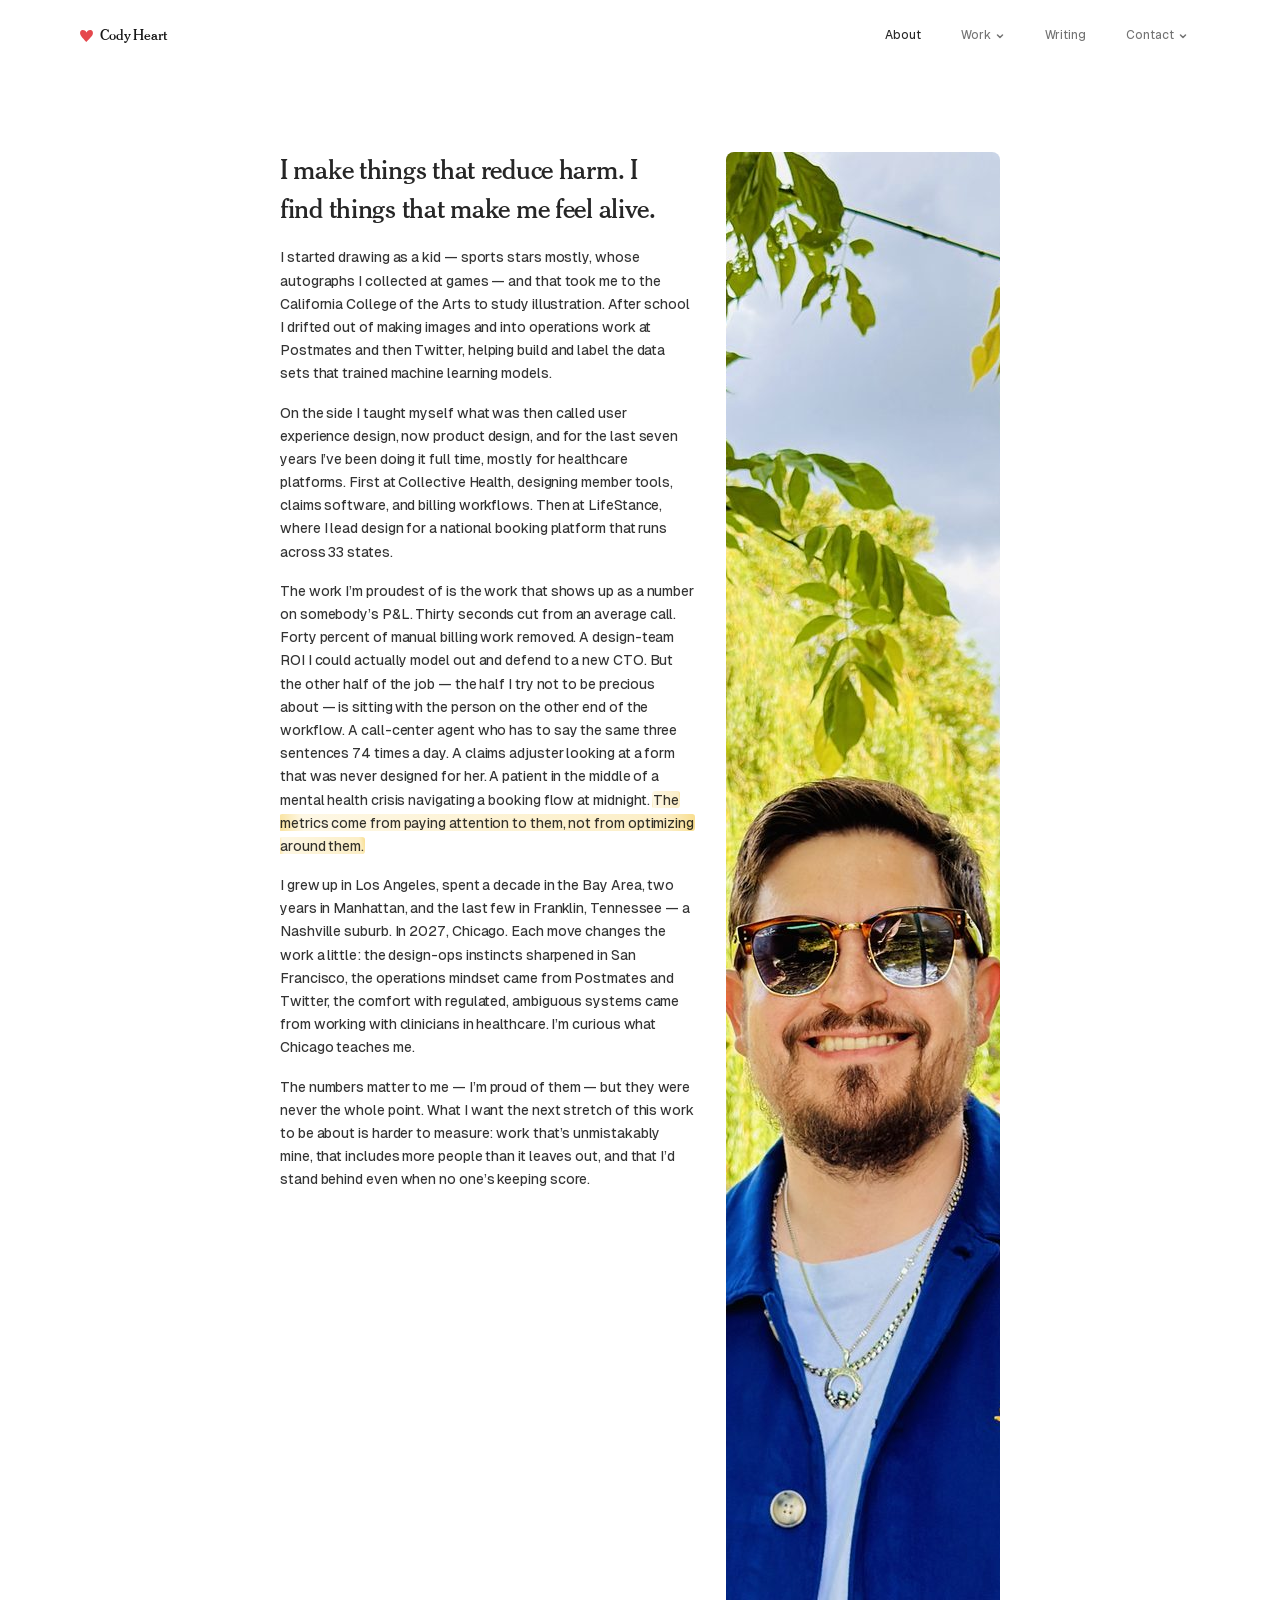
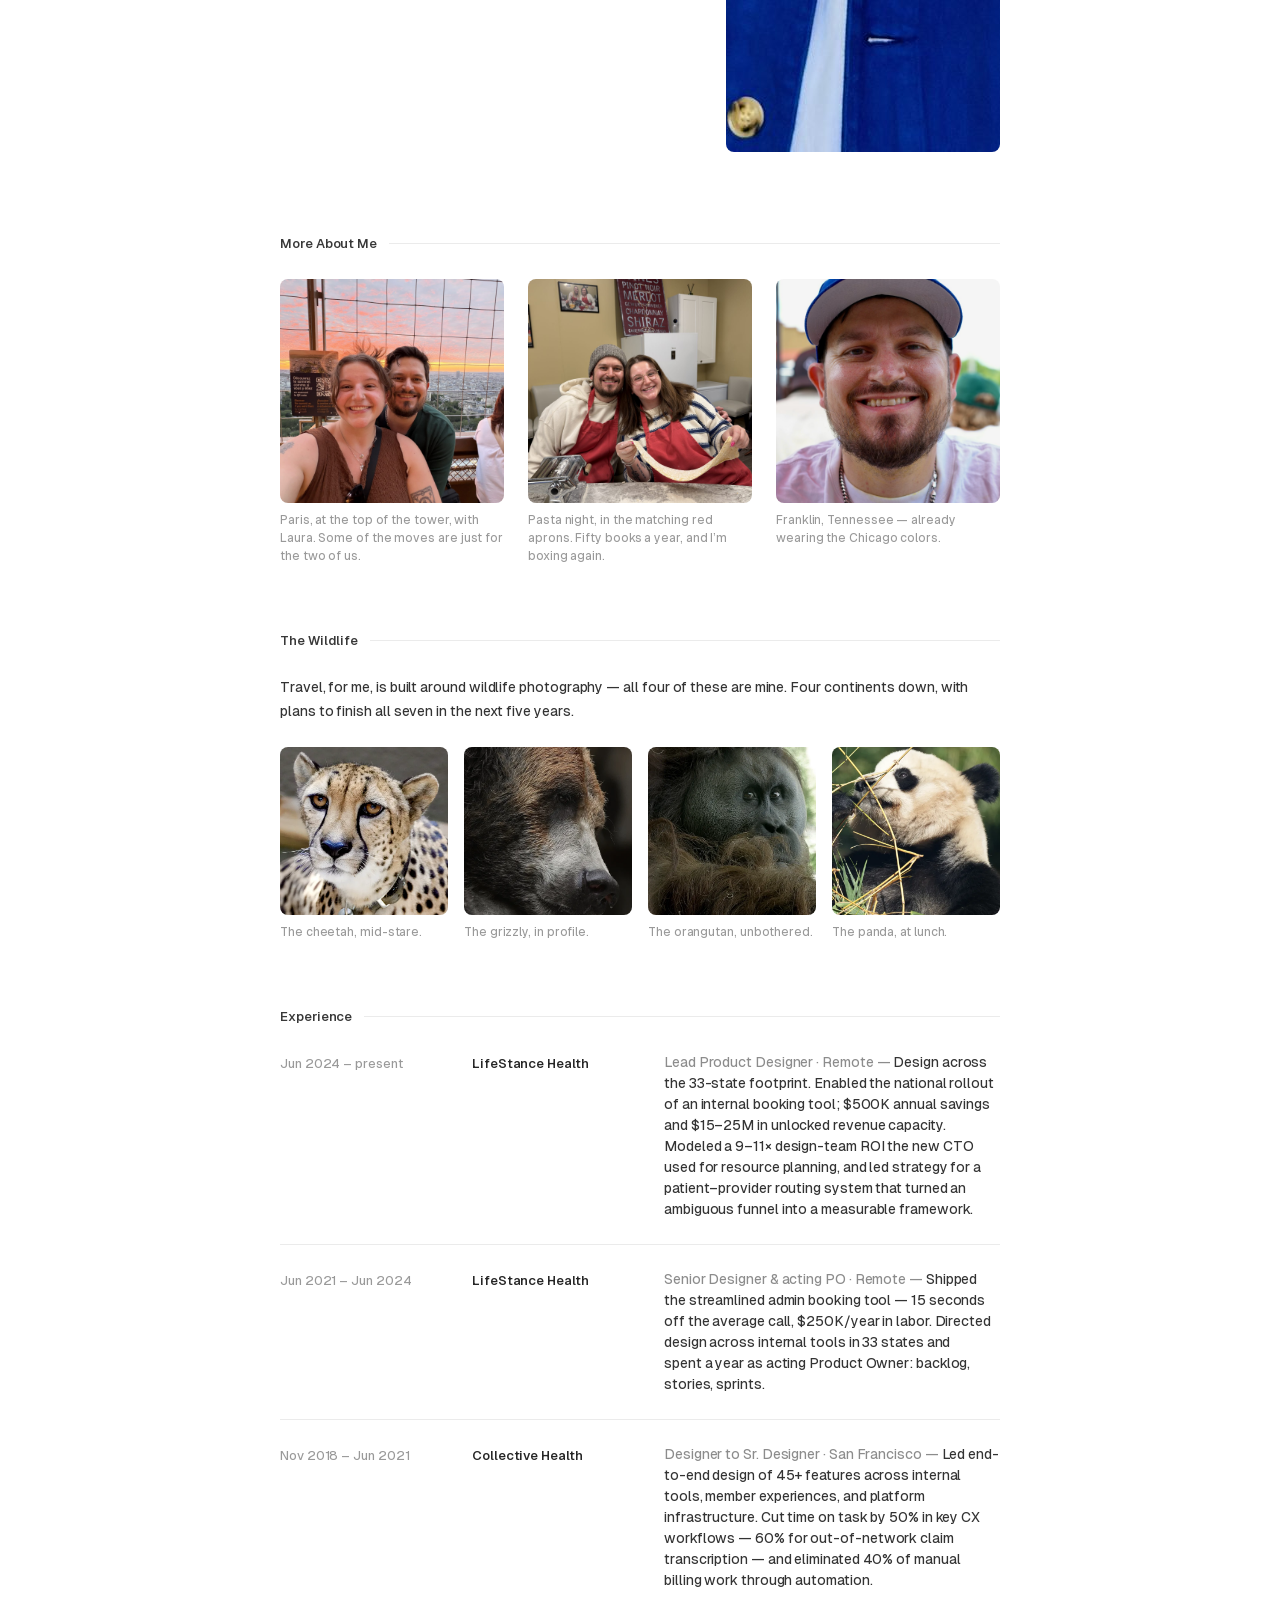
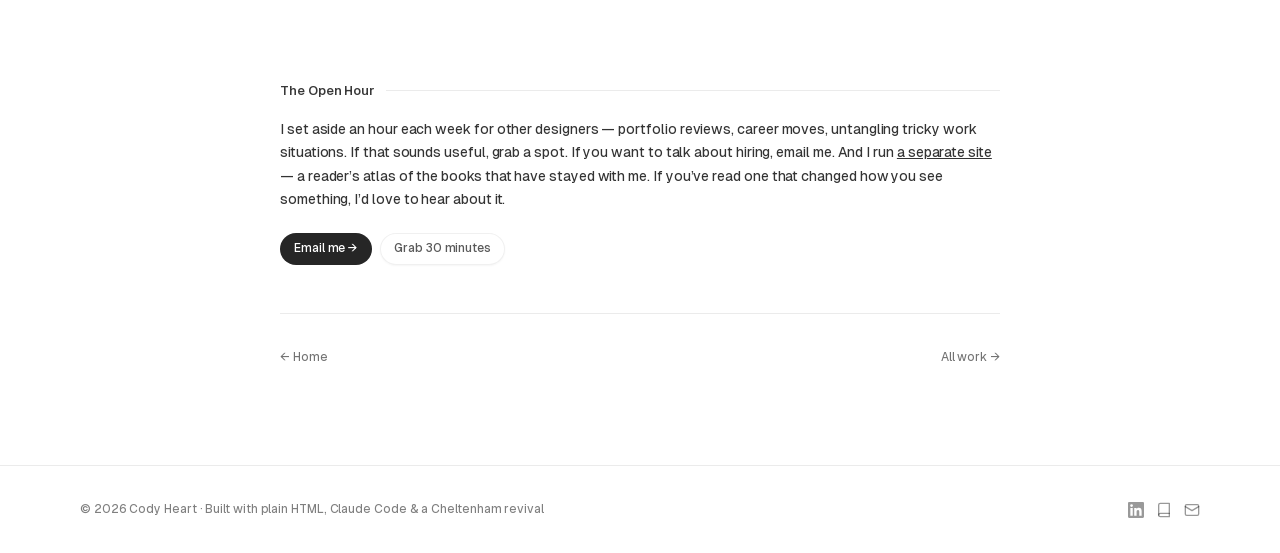
==== commit b3d8930c: "Add the red heart to the nav wordmark, optically aligned Same heart path as the old gold-leaf mark, " ====
--- a/about.html
+++ b/about.html
@@ -34,13 +34,13 @@
 
 <link rel="preload" as="font" type="font/woff2" href="assets/fonts/Geist-Variable.woff2" crossorigin>
 <link rel="preload" as="font" type="font/woff2" href="assets/fonts/CheltenhamClassicMedium.woff2" crossorigin>
-<link rel="stylesheet" href="css/site.css?v=1">
+<link rel="stylesheet" href="css/site.css?v=2">
 </head>
 <body>
 
 <nav class="nav" aria-label="Main navigation">
   <div class="nav__inner">
-    <a class="nav__wordmark" href="index.html">Cody Heart</a>
+    <a class="nav__wordmark" href="index.html"><svg width="13" height="12" viewBox="2.462 4.062 19.133 17.838" aria-hidden="true"><path fill="#E5484D" d="M12.1 7.6C13.7 5 15.8 3.7 18 4.15 20.9 4.6 22.1 7.1 21.4 9.9 20.8 12.5 18 15.4 11.7 21.9 5.6 15.4 3.1 12.4 2.6 9.7 2 6.9 3.4 4.6 6 4.2 8.1 3.85 10.5 5 12.1 7.6Z"/></svg><span>Cody Heart</span></a>
 
     <div class="nav__links">
       <a class="nav__link link-hover" href="about.html" aria-current="page">About</a>
--- a/css/site.css
+++ b/css/site.css
@@ -195,11 +195,22 @@
 }
 
 .nav__wordmark {
+  display: inline-flex;
+  align-items: center;
+  gap: 7px;
   font-family: var(--serif);
   font-size: 15px;
   font-weight: 500;
   letter-spacing: -.01em;
   color: var(--foreground);
+}
+.nav__wordmark svg {
+  display: block;
+  flex-shrink: 0;
+  /* Optical: flex centers on the line box; the cap band sits a
+     hair higher, so the heart rides up half a pixel to match. */
+  position: relative;
+  top: -.5px;
 }
 
 .nav__back {
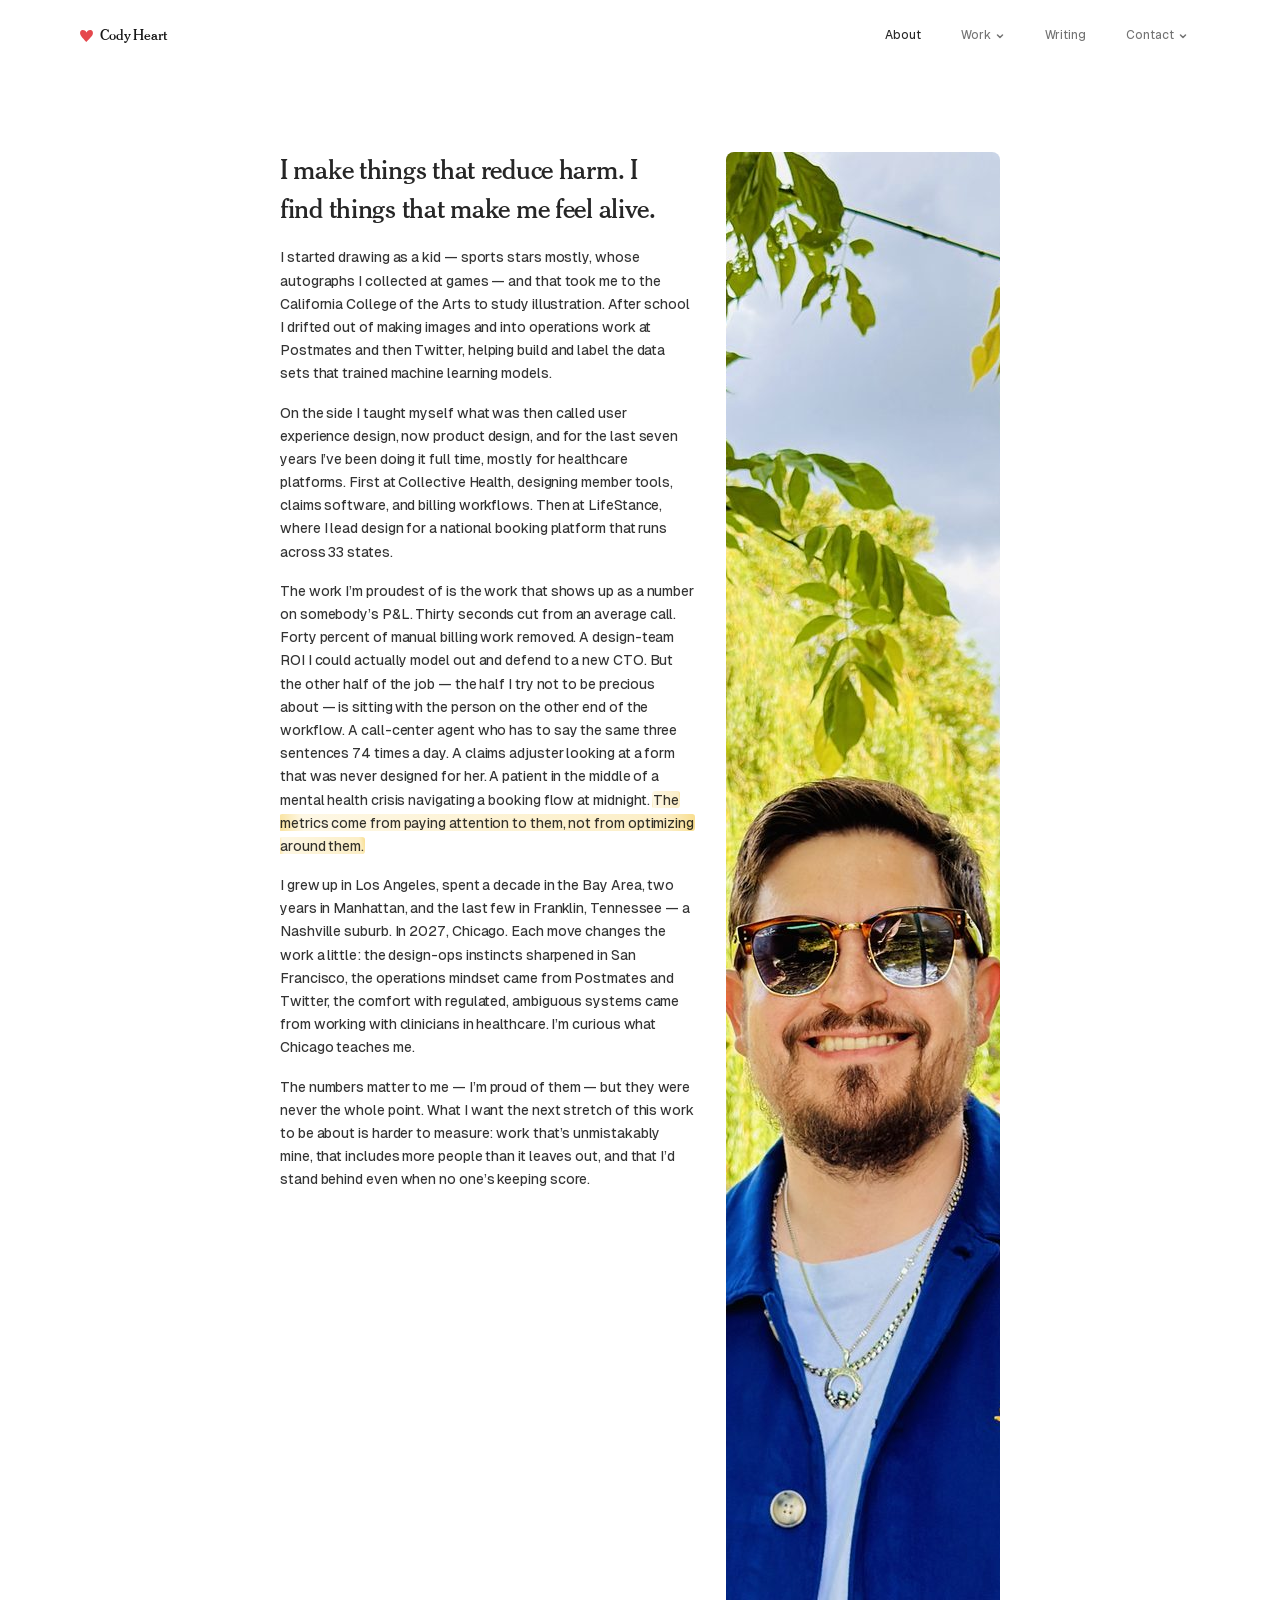
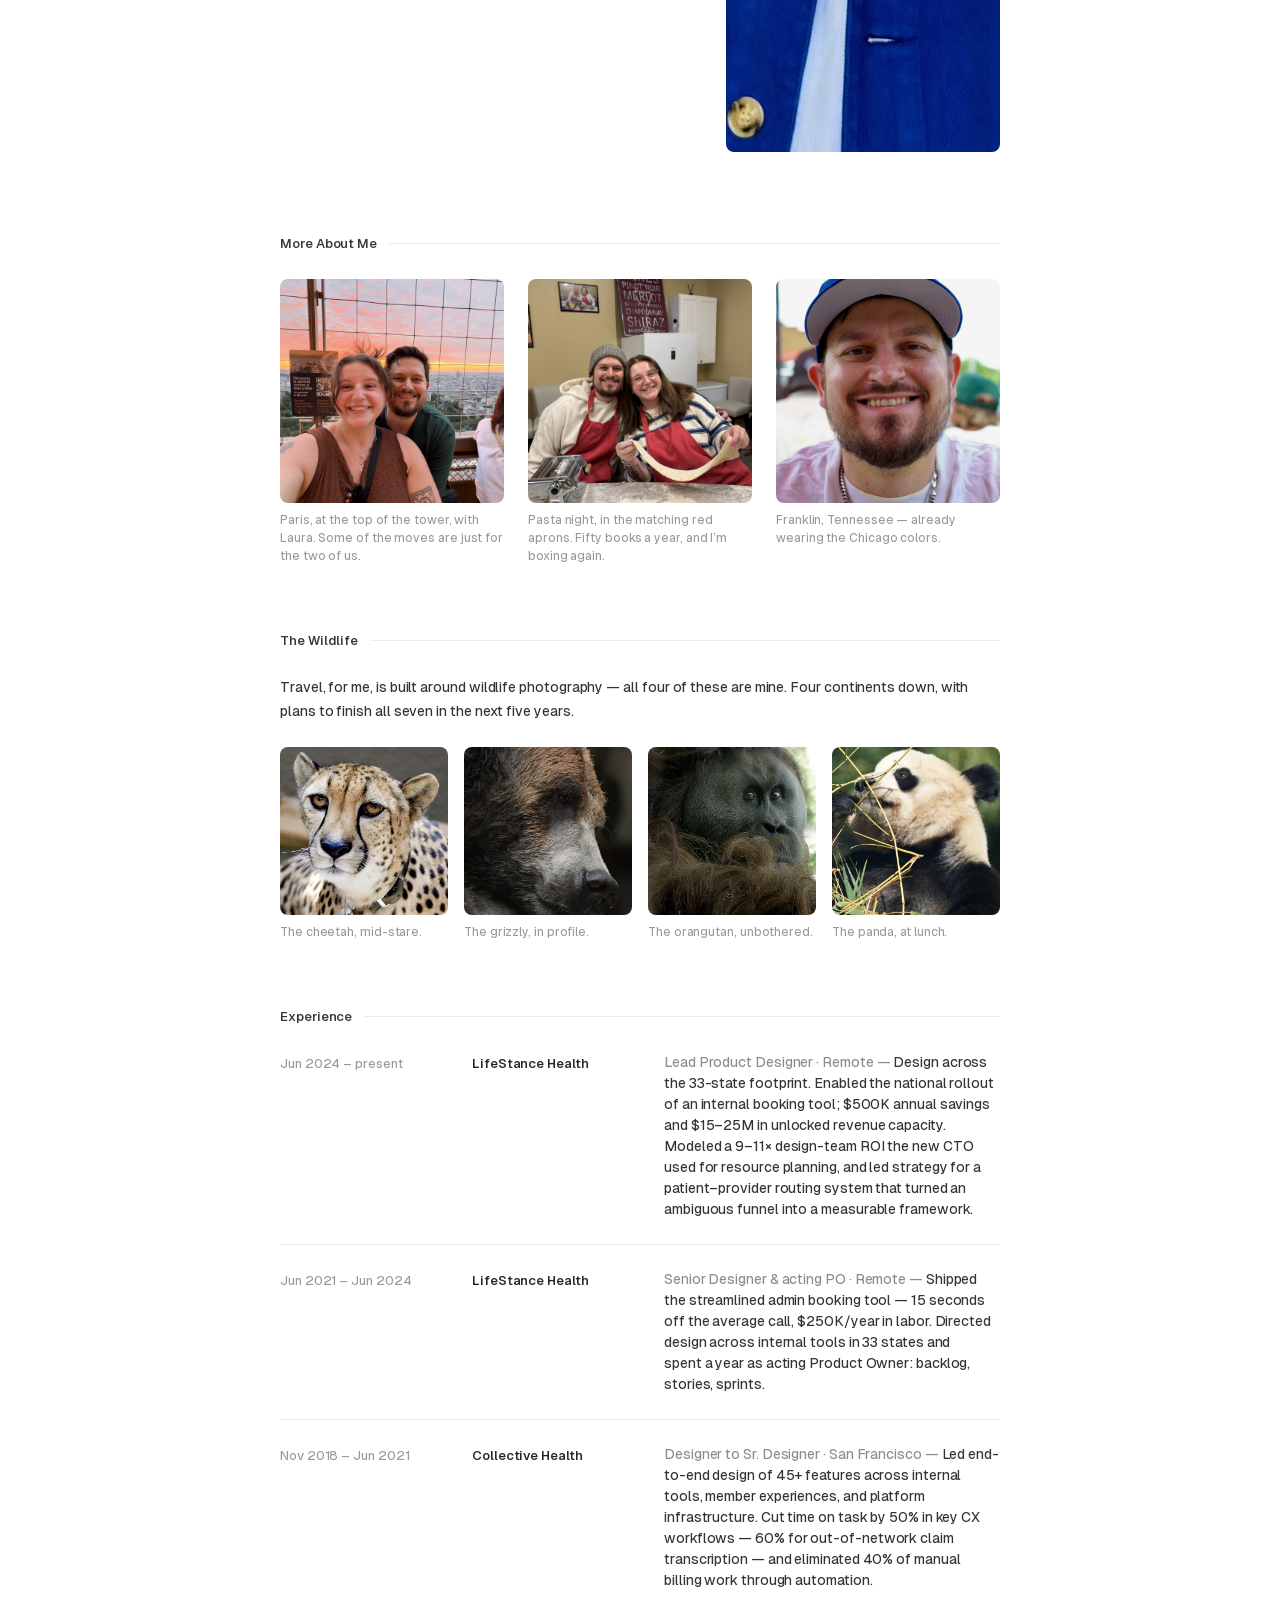
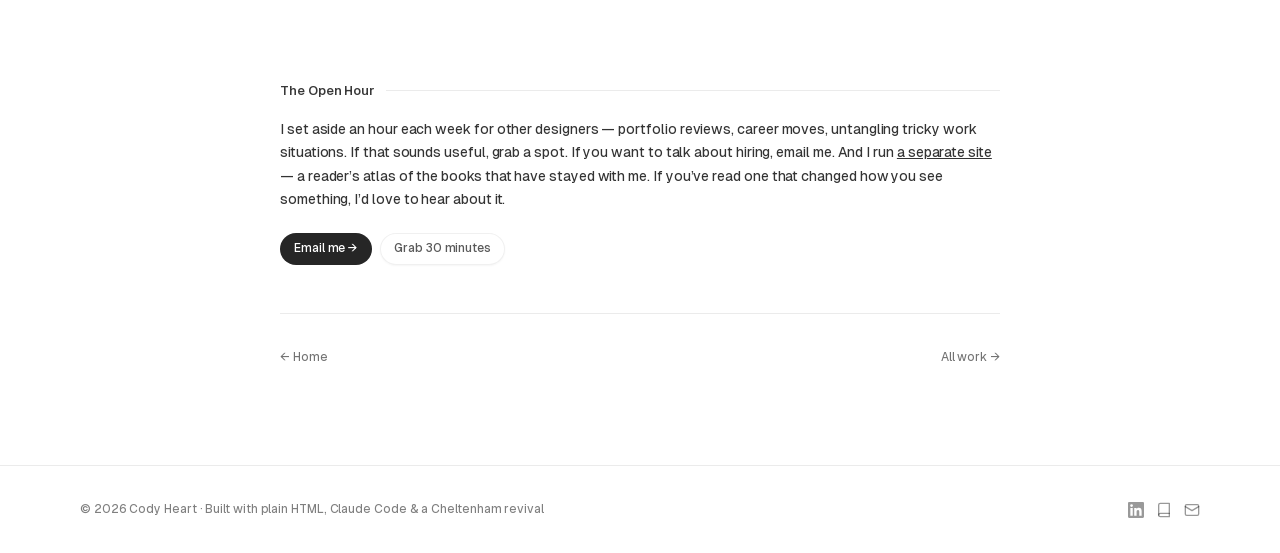
==== commit b4fa79fc: "Bring the hero back to life: line-by-line rise, petal gradients, a blooming heart, and the W flag Th" ====
--- a/about.html
+++ b/about.html
@@ -34,7 +34,7 @@
 
 <link rel="preload" as="font" type="font/woff2" href="assets/fonts/Geist-Variable.woff2" crossorigin>
 <link rel="preload" as="font" type="font/woff2" href="assets/fonts/CheltenhamClassicMedium.woff2" crossorigin>
-<link rel="stylesheet" href="css/site.css?v=2">
+<link rel="stylesheet" href="css/site.css?v=13">
 </head>
 <body>
 
@@ -285,6 +285,6 @@
   </div>
 </footer>
 
-<script src="js/site.js?v=1" defer></script>
+<script src="js/site.js?v=7" defer></script>
 </body>
 </html>
--- a/css/site.css
+++ b/css/site.css
@@ -489,7 +489,13 @@
   padding: 32px var(--gutter);
 }
 @media (min-width: 640px) { .hero { padding: 64px var(--gutter) 56px; } }
-.hero__inner { max-width: 700px; }
+.hero__inner { max-width: 60rem; }
+.hero__lede { max-width: 700px; }
+
+/* The manual break that keeps the name and the role on one line —
+   only where the line actually fits; narrower screens wrap free. */
+.hero-br { display: none; }
+@media (min-width: 1100px) { .hero-br { display: inline; } }
 .hero__title {
   font-size: 28px;
   line-height: 1.25;
@@ -502,9 +508,88 @@
 .hero__title .spark {
   font-family: var(--sans);
   font-size: .55em;
-  color: var(--accent);
+  /* Poppy against the iris of the role and the green of the
+     field — the complement doing what it did in his poppy fields. */
+  color: #D9603B;
   vertical-align: .25em;
   letter-spacing: 0;
+}
+
+/* The heart beside the name — the same mark as the wordmark,
+   scaled to the headline. Hovering the name (or the heart) makes
+   it beat: the old wordmark's double-pulse, brought over. */
+.hero__title .hero-heart {
+  display: inline-block;
+  width: .6em;
+  height: auto;
+}
+.hero-em--name:hover + .hero-heart,
+.hero-heart:hover {
+  animation: heart-pulse 1.3s ease-in-out infinite;
+}
+@keyframes heart-pulse {
+  0%, 100% { transform: scale(1); }
+  15%      { transform: scale(1.15); }
+  30%      { transform: scale(1); }
+  45%      { transform: scale(1.15); }
+  60%      { transform: scale(1); }
+}
+
+/* Hovering the city flies the W — off to the side, in the open
+   air top-right of the headline, so it never covers the name.
+   site.js relays the hover; the pop is the same spring the
+   reference site gives its testimonial reactions. */
+.city-pop { white-space: nowrap; }
+.hero__inner { position: relative; }
+.chi-flag {
+  display: none;
+  position: absolute;
+  right: 0;
+  top: -10px;
+  width: 104px;
+  height: auto;
+  /* drop-shadow (not box-shadow) so the shadow follows the
+     rippling cloth, not the rectangle around it */
+  filter: drop-shadow(0 4px 10px rgba(0, 0, 0, .16)) drop-shadow(0 1px 3px rgba(0, 0, 0, .1));
+  opacity: 0;
+  transform: scale(.3) rotate(-8deg);
+  transform-origin: bottom center;
+  transition: transform 250ms var(--ease-out-quart), opacity 150ms ease;
+  pointer-events: none;
+  z-index: 10;
+}
+@media (min-width: 1100px) and (hover: hover) { .chi-flag { display: block; } }
+.chi-flag.is-flying {
+  opacity: 1;
+  transform: scale(1) rotate(0deg);
+  animation: flag-sway 2.4s ease-in-out .3s infinite;
+}
+@keyframes flag-sway {
+  0%, 100% { rotate: 0deg; }
+  50%      { rotate: 1.5deg; }
+}
+@media (prefers-reduced-motion: reduce) {
+  .hero-em--name:hover + .hero-heart, .hero-heart:hover { animation: none; }
+  .chi-flag { transition: opacity 150ms ease; transform: none; animation: none !important; }
+}
+
+/* The four emphasised things — name, role, city, field — each in
+   its own petal gradient, clipped to the type: the name in the
+   crushed-brick pink of the house warming into poppy, the role in
+   iris, the city in cerulean water, the field in the green of the
+   door. Engines without clip support keep the charcoal. */
+.hero-em { font-style: italic; font-weight: 700; }
+@supports ((-webkit-background-clip: text) or (background-clip: text)) {
+  .hero-em {
+    -webkit-background-clip: text;
+    background-clip: text;
+    -webkit-text-fill-color: transparent;
+    color: transparent;
+  }
+  .hero-em--name  { background-image: linear-gradient(100deg, #A64A3F, #D9603B); }
+  .hero-em--role  { background-image: linear-gradient(100deg, #5D5192, #7B6FAE); }
+  .hero-em--city  { background-image: linear-gradient(100deg, #3E688F, #5E87AE); }
+  .hero-em--field { background-image: linear-gradient(100deg, #217251, #2E9169); }
 }
 .hero__lede {
   font-size: 14px;
@@ -512,6 +597,103 @@
   line-height: 1.45rem;
   letter-spacing: -.005em;
   color: var(--ink-80);
+}
+
+/* Company tags — the employers in the lede as quiet links: a low
+   underline and a small outbound arrow, nothing chip-shaped. */
+.co-tag {
+  font-weight: 500;
+  color: var(--ink-80);
+  white-space: nowrap;
+  text-decoration: underline;
+  text-decoration-color: rgba(0, 0, 0, .22);
+  text-decoration-thickness: 1px;
+  text-underline-offset: 3px;
+  transition: color .15s ease, text-decoration-color .15s ease;
+}
+.co-tag:hover {
+  /* The name's rose-brick → poppy, borrowed for the hover. */
+  color: #D9603B;
+  background-image: linear-gradient(100deg, #A64A3F, #D9603B);
+  -webkit-background-clip: text;
+  background-clip: text;
+  -webkit-text-fill-color: transparent;
+  text-decoration-color: rgba(217, 96, 59, .6);
+}
+
+/* ---------- Hero load-in ----------
+   site.js splits the rendered title into its visual lines; each
+   line rises out of its own clipping row, the spikes spin in
+   after their line lands, the stars unskew last, and the lede
+   fades up at the end. Armed by an inline head script
+   (html.js-rise) so nothing is ever hidden without scripting,
+   and skipped under reduced motion.
+
+   :where() keeps the from-state at low specificity so the
+   settled rules below can outrank it — written plainly as
+   `html.js-rise ...` it wins instead and the type never moves. */
+:where(html.js-rise) .hero__title,
+:where(html.js-rise) .hero__lede { visibility: hidden; }
+.hero.is-split .hero__title,
+.hero.is-split .hero__lede { visibility: visible; }
+
+.hero__line {
+  display: block;
+  overflow: hidden;
+  /* room for descenders inside the clip row */
+  padding-bottom: .08em;
+  margin-bottom: -.08em;
+}
+.hero__line-inner { display: block; }
+.hero__title .spark { display: inline-block; }
+
+:where(html.js-rise) .hero__line-inner { translate: 0 115%; }
+:where(html.js-rise) .hero__lede { opacity: 0; translate: 0 12px; }
+:where(html.js-rise) .hero-heart { translate: 0 100%; scale: 0; rotate: 0deg; }
+:where(html.js-rise) .spark--spike { scale: 0; rotate: y -720deg; }
+:where(html.js-rise) .spark--star { transform: skew(-45deg, -45deg); }
+
+.hero.is-lit .hero__line-inner {
+  translate: 0 0;
+  transition: translate 520ms var(--ease-out-quint) var(--d, 0ms);
+}
+.hero.is-lit .hero__lede {
+  opacity: 1;
+  translate: 0 0;
+  transition:
+    opacity .6s ease var(--ld, 0ms),
+    translate .6s var(--ease-out-quint) var(--ld, 0ms);
+}
+.hero.is-lit .hero-heart {
+  translate: 0 0;
+  scale: 1;
+  rotate: 360deg;
+  transition:
+    translate 400ms ease-out var(--hd, 0ms),
+    scale 300ms ease calc(var(--hd, 0ms) + 150ms),
+    rotate 1000ms ease-in-out calc(var(--hd, 0ms) + 150ms);
+}
+.hero.is-lit .spark--spike {
+  scale: 1;
+  rotate: y 0deg;
+  transition:
+    scale .5s ease var(--sd, 600ms),
+    rotate .5s cubic-bezier(.175, .885, .32, 1.275) var(--sd, 600ms);
+}
+.hero.is-lit .spark--star {
+  transform: skew(0deg, 0deg);
+  transition: transform .5s ease var(--sd, 2000ms);
+}
+
+@media (prefers-reduced-motion: reduce) {
+  .hero__line-inner, .hero-heart, .spark--spike {
+    translate: none !important;
+    rotate: none !important;
+    scale: none !important;
+    transition: none !important;
+  }
+  .spark--star { transform: none !important; transition: none !important; }
+  .hero__line { overflow: visible; }
 }
 
 /* Selected Work carousel */
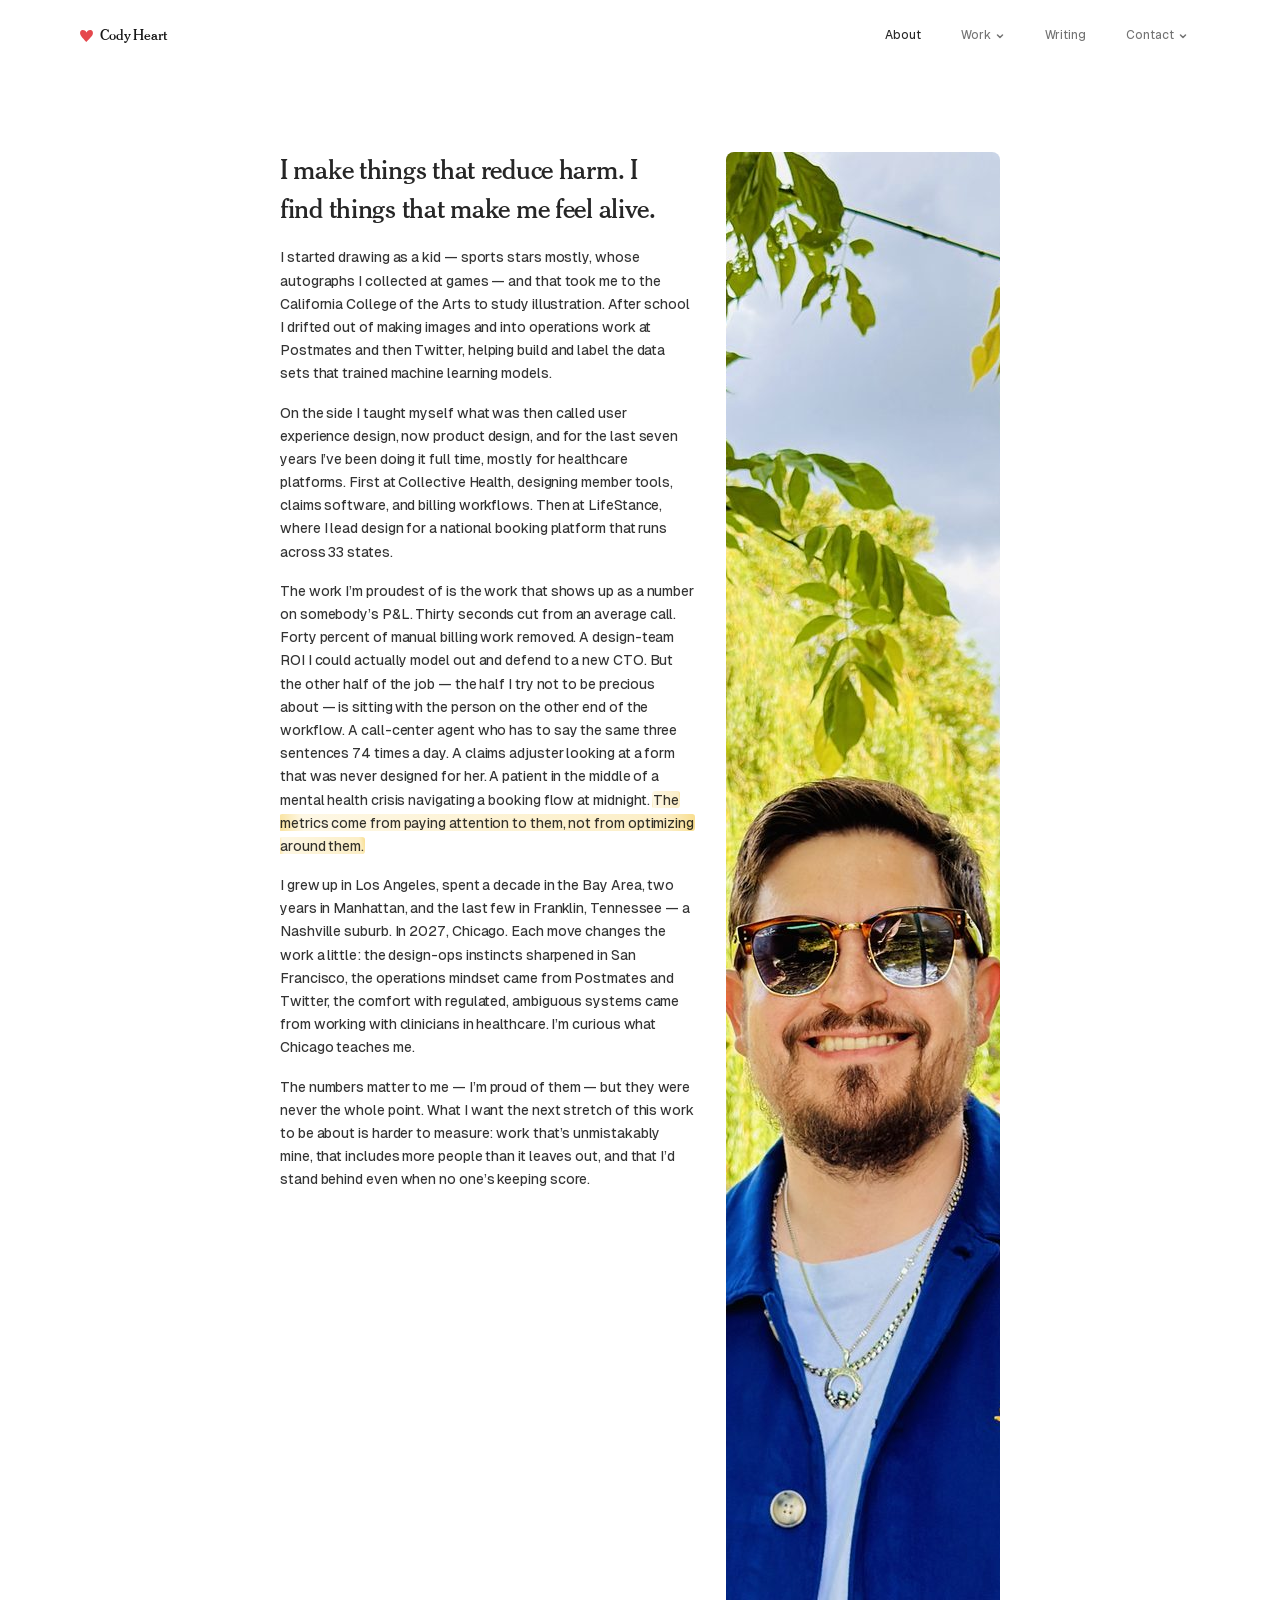
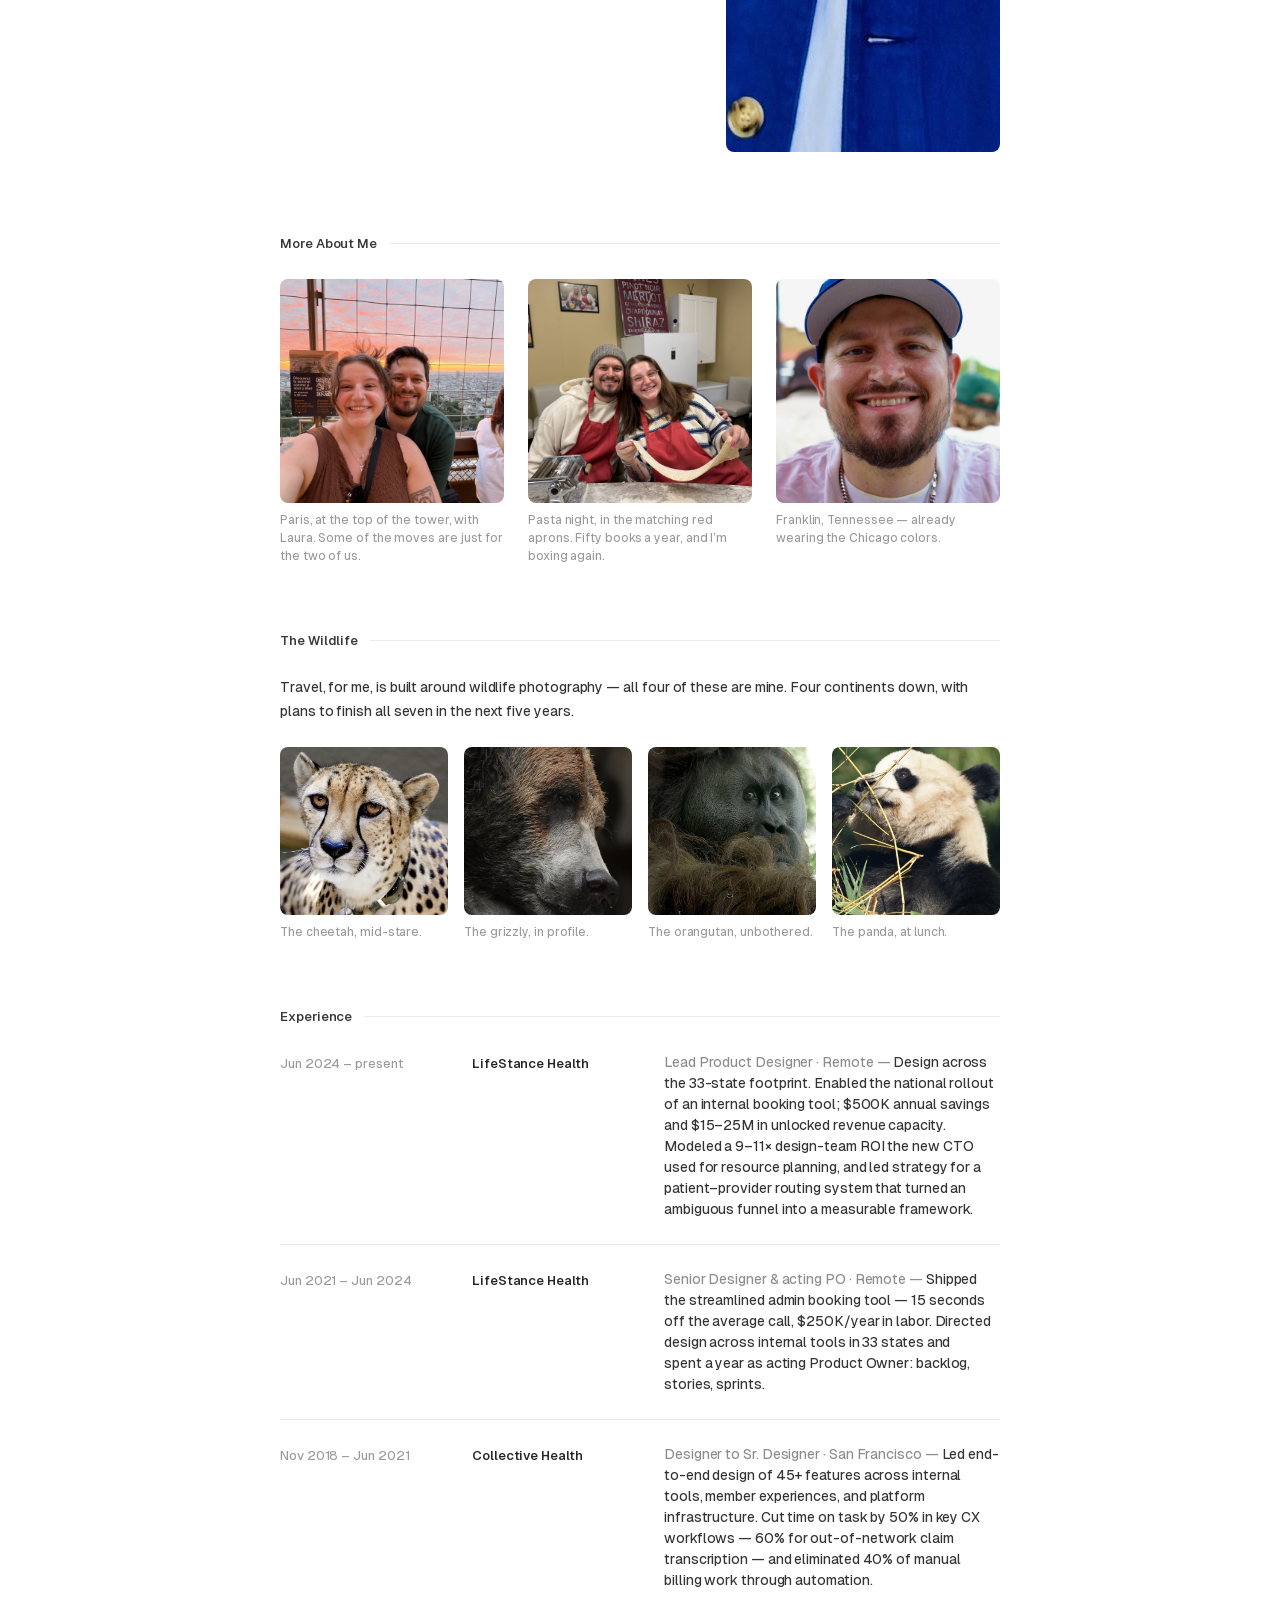
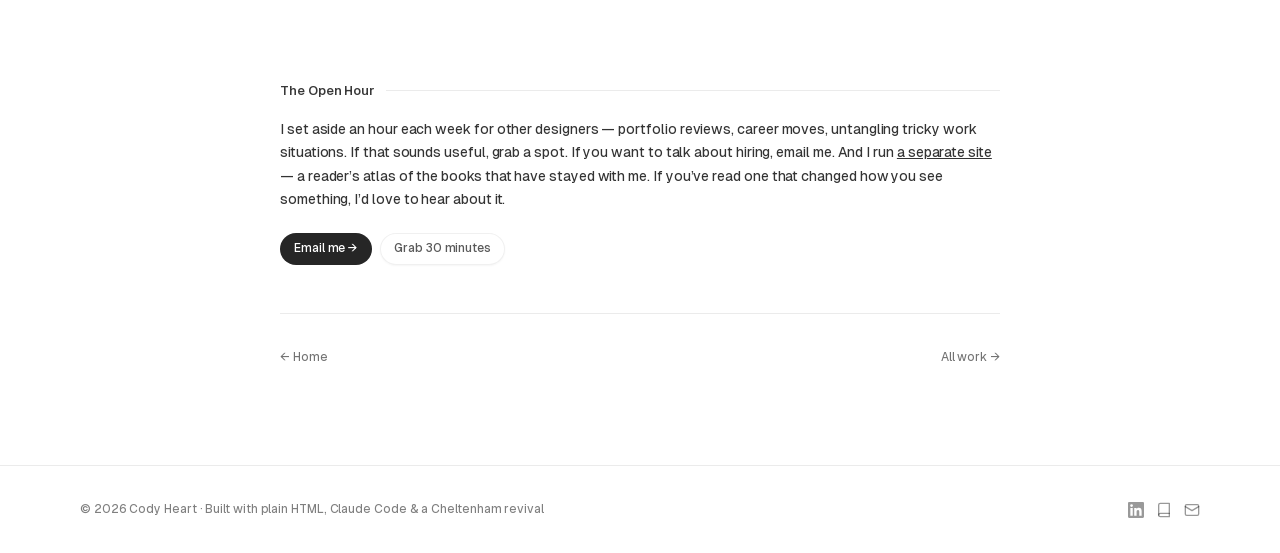
==== commit 4b4751a5: "Hero pop-ups: a photo on the name, a genuinely waving W on the city Hovering the name springs up the" ====
--- a/about.html
+++ b/about.html
@@ -34,7 +34,7 @@
 
 <link rel="preload" as="font" type="font/woff2" href="assets/fonts/Geist-Variable.woff2" crossorigin>
 <link rel="preload" as="font" type="font/woff2" href="assets/fonts/CheltenhamClassicMedium.woff2" crossorigin>
-<link rel="stylesheet" href="css/site.css?v=13">
+<link rel="stylesheet" href="css/site.css?v=14">
 </head>
 <body>
 
@@ -285,6 +285,6 @@
   </div>
 </footer>
 
-<script src="js/site.js?v=7" defer></script>
+<script src="js/site.js?v=8" defer></script>
 </body>
 </html>
--- a/css/site.css
+++ b/css/site.css
@@ -541,36 +541,53 @@
    reference site gives its testimonial reactions. */
 .city-pop { white-space: nowrap; }
 .hero__inner { position: relative; }
-.chi-flag {
+
+/* The two hero pop-ups share the open air top-right of the
+   headline: hover the name and a photo springs up; hover the
+   city and the W flies, just as big. */
+.chi-flag,
+.me-pop {
   display: none;
   position: absolute;
   right: 0;
-  top: -10px;
-  width: 104px;
+  top: -16px;
+  opacity: 0;
+  transform: scale(.3) rotate(-8deg);
+  transform-origin: top right;
+  transition: transform 250ms var(--ease-out-quart), opacity 150ms ease;
+  pointer-events: none;
+  z-index: 10;
+}
+@media (min-width: 1100px) and (hover: hover) {
+  .chi-flag, .me-pop { display: block; }
+}
+.chi-flag.is-up, .me-pop.is-up {
+  opacity: 1;
+  transform: scale(1) rotate(0deg);
+}
+.chi-flag {
+  width: 210px;
   height: auto;
   /* drop-shadow (not box-shadow) so the shadow follows the
      rippling cloth, not the rectangle around it */
   filter: drop-shadow(0 4px 10px rgba(0, 0, 0, .16)) drop-shadow(0 1px 3px rgba(0, 0, 0, .1));
-  opacity: 0;
-  transform: scale(.3) rotate(-8deg);
-  transform-origin: bottom center;
-  transition: transform 250ms var(--ease-out-quart), opacity 150ms ease;
-  pointer-events: none;
-  z-index: 10;
-}
-@media (min-width: 1100px) and (hover: hover) { .chi-flag { display: block; } }
-.chi-flag.is-flying {
-  opacity: 1;
-  transform: scale(1) rotate(0deg);
-  animation: flag-sway 2.4s ease-in-out .3s infinite;
-}
+}
+.chi-flag.is-up { animation: flag-sway 2.4s ease-in-out .3s infinite; }
+.me-pop {
+  width: 170px;
+  height: auto;
+  border-radius: 12px;
+  transform: scale(.3) rotate(6deg);
+  box-shadow: 0 4px 24px rgba(0, 0, 0, .15), 0 1px 4px rgba(0, 0, 0, .08);
+}
+.me-pop.is-up { transform: scale(1) rotate(0deg); }
 @keyframes flag-sway {
   0%, 100% { rotate: 0deg; }
   50%      { rotate: 1.5deg; }
 }
 @media (prefers-reduced-motion: reduce) {
   .hero-em--name:hover + .hero-heart, .hero-heart:hover { animation: none; }
-  .chi-flag { transition: opacity 150ms ease; transform: none; animation: none !important; }
+  .chi-flag, .me-pop { transition: opacity 150ms ease; transform: none; animation: none !important; }
 }
 
 /* The four emphasised things — name, role, city, field — each in
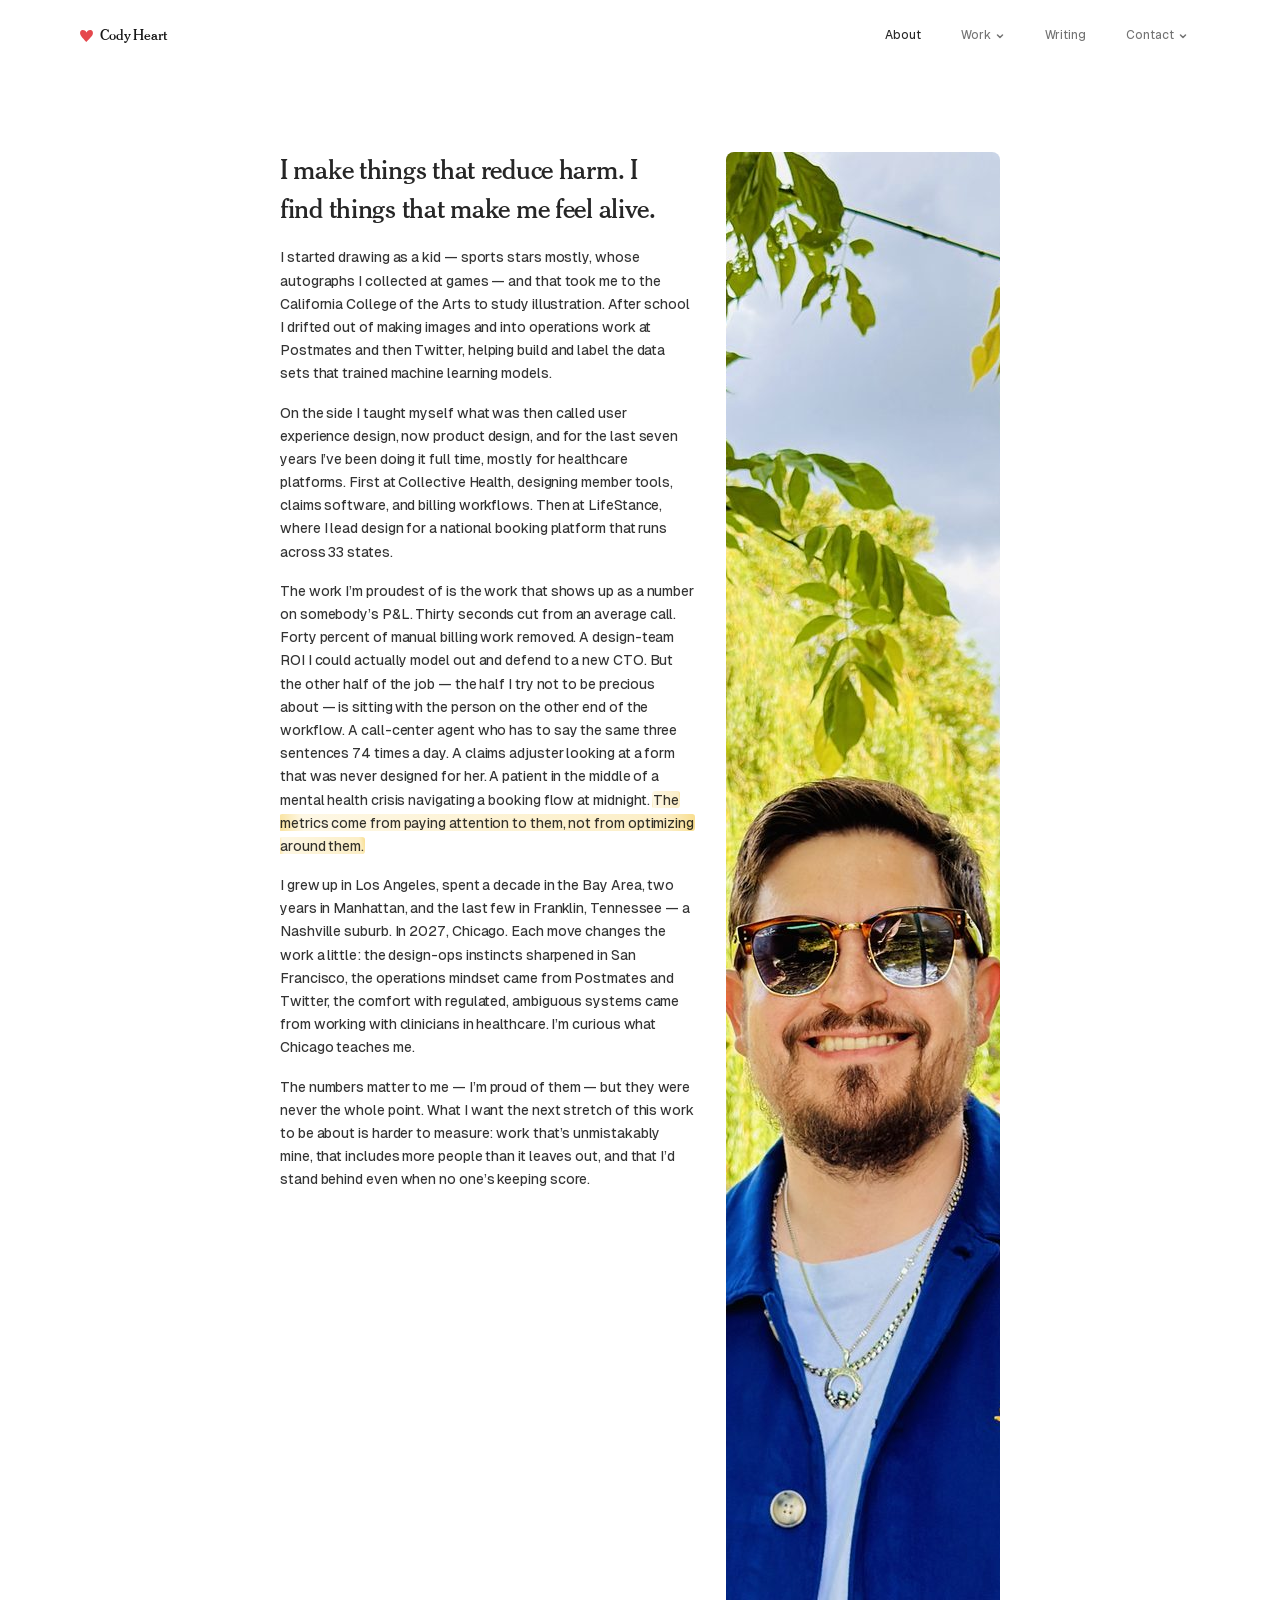
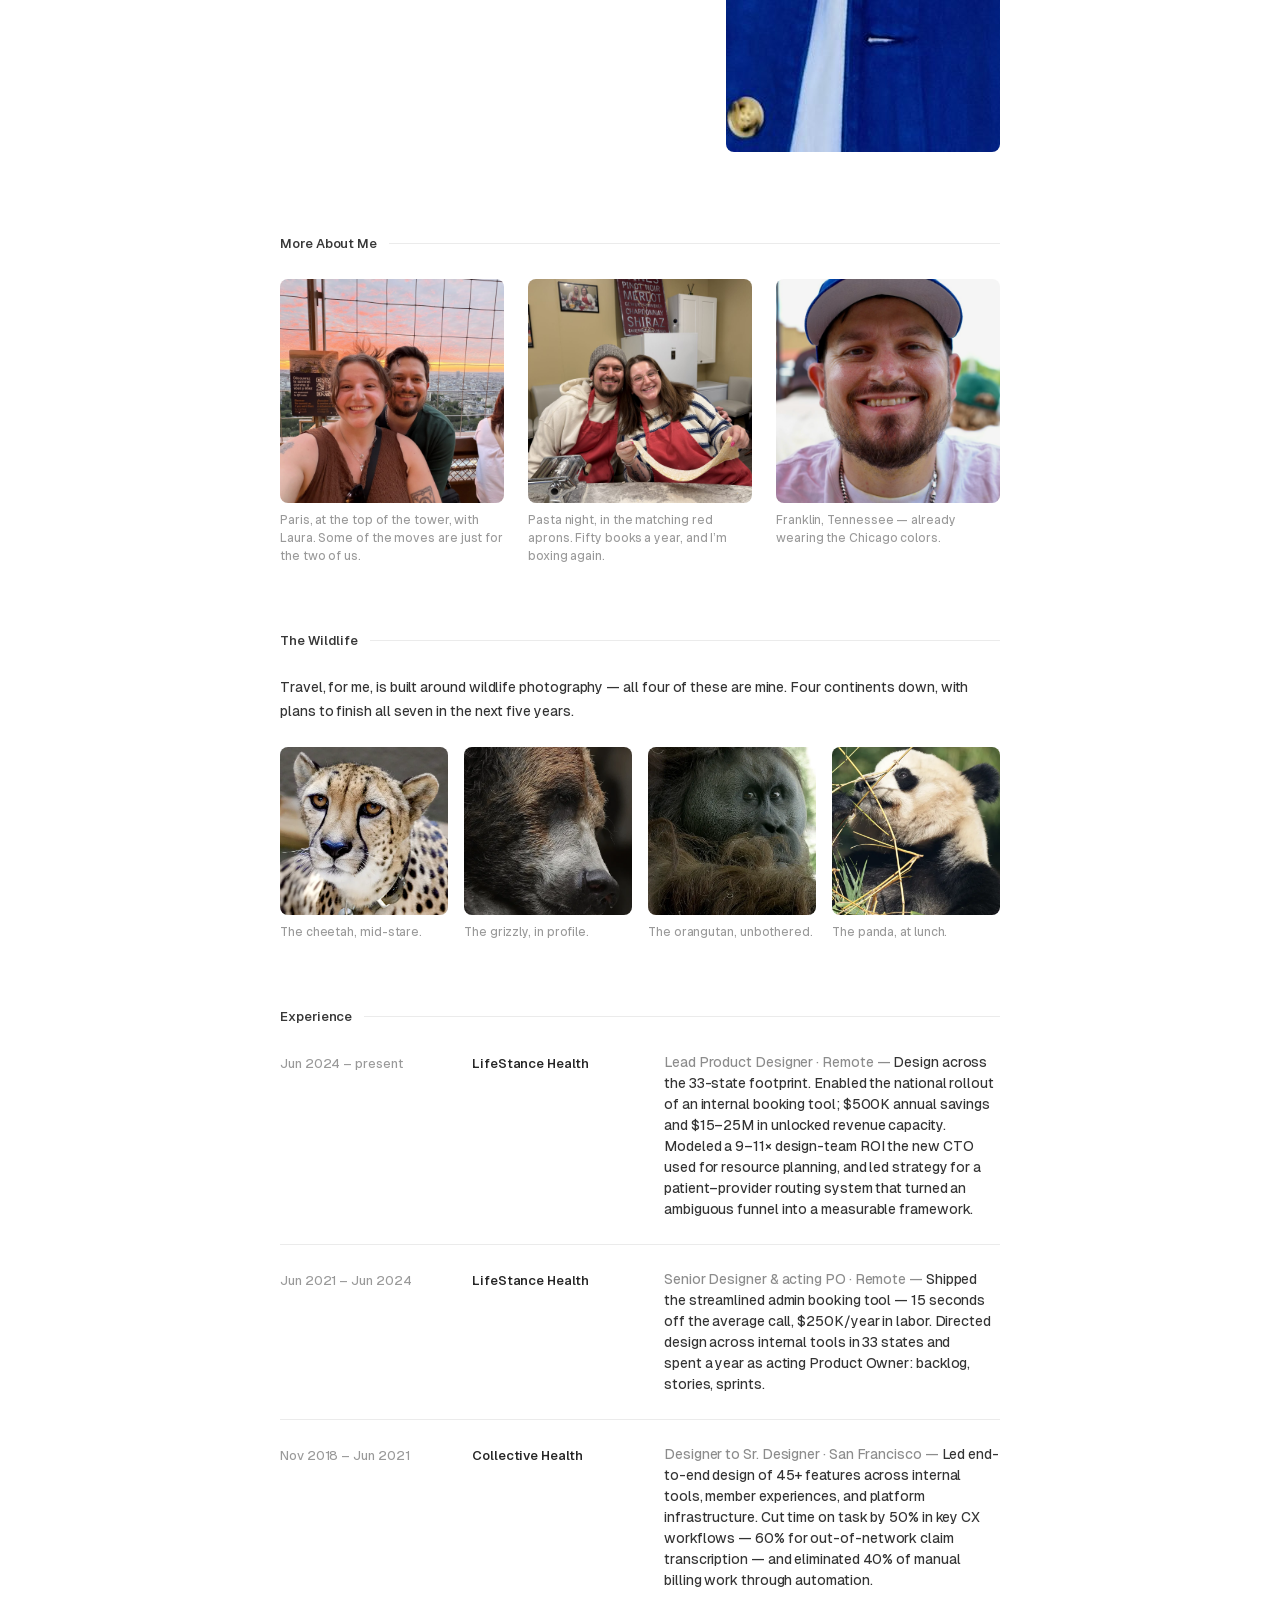
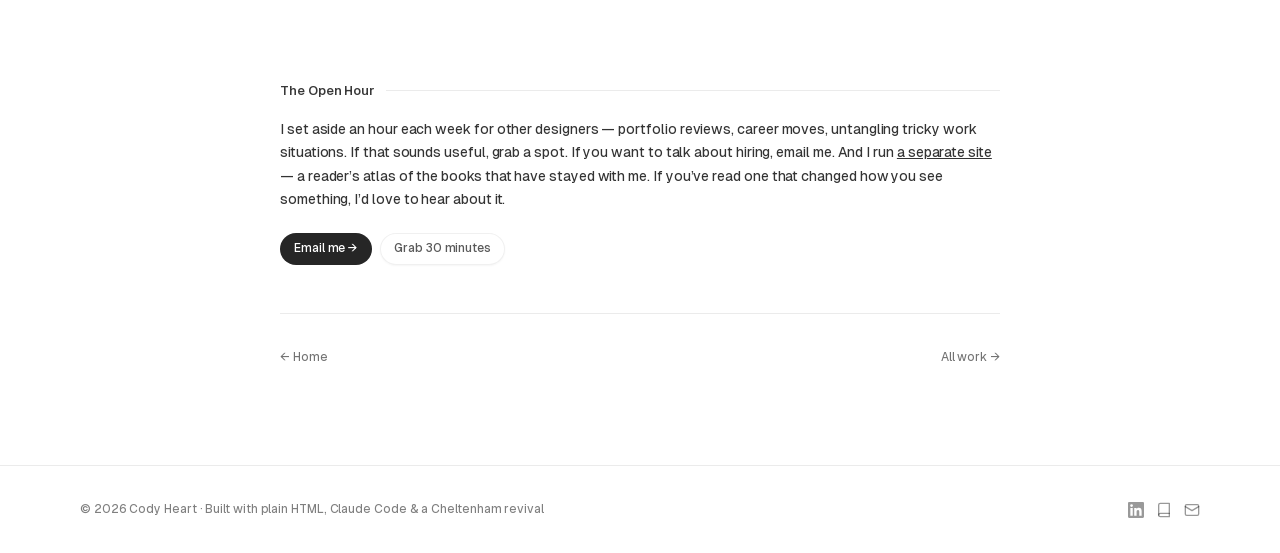
==== commit 6186747a: "Hero pop-ups ride the cursor, and get big about it The photo and the W flag now spring up beside the" ====
--- a/about.html
+++ b/about.html
@@ -34,7 +34,7 @@
 
 <link rel="preload" as="font" type="font/woff2" href="assets/fonts/Geist-Variable.woff2" crossorigin>
 <link rel="preload" as="font" type="font/woff2" href="assets/fonts/CheltenhamClassicMedium.woff2" crossorigin>
-<link rel="stylesheet" href="css/site.css?v=14">
+<link rel="stylesheet" href="css/site.css?v=17">
 </head>
 <body>
 
@@ -285,6 +285,6 @@
   </div>
 </footer>
 
-<script src="js/site.js?v=8" defer></script>
+<script src="js/site.js?v=9" defer></script>
 </body>
 </html>
--- a/css/site.css
+++ b/css/site.css
@@ -542,31 +542,38 @@
 .city-pop { white-space: nowrap; }
 .hero__inner { position: relative; }
 
-/* The two hero pop-ups share the open air top-right of the
-   headline: hover the name and a photo springs up; hover the
-   city and the W flies, just as big. */
+/* The two hero pop-ups ride the cursor: hover the name and a
+   photo springs up beside the pointer; hover the city and the W
+   flies there, just as big. The wrapper handles the following
+   (positioned by site.js, with a short trailing ease so it
+   floats), the inner element handles the spring. */
+.pop-follow {
+  display: none;
+  position: fixed;
+  left: 0;
+  top: 0;
+  pointer-events: none;
+  z-index: 60;
+  will-change: transform;
+  transition: transform .15s var(--ease-out-cubic);
+}
+@media (min-width: 1100px) and (hover: hover) {
+  .pop-follow { display: block; }
+}
 .chi-flag,
 .me-pop {
-  display: none;
-  position: absolute;
-  right: 0;
-  top: -16px;
+  display: block;
   opacity: 0;
   transform: scale(.3) rotate(-8deg);
-  transform-origin: top right;
+  transform-origin: left center;
   transition: transform 250ms var(--ease-out-quart), opacity 150ms ease;
-  pointer-events: none;
-  z-index: 10;
-}
-@media (min-width: 1100px) and (hover: hover) {
-  .chi-flag, .me-pop { display: block; }
 }
 .chi-flag.is-up, .me-pop.is-up {
   opacity: 1;
   transform: scale(1) rotate(0deg);
 }
 .chi-flag {
-  width: 210px;
+  width: 320px;
   height: auto;
   /* drop-shadow (not box-shadow) so the shadow follows the
      rippling cloth, not the rectangle around it */
@@ -574,13 +581,14 @@
 }
 .chi-flag.is-up { animation: flag-sway 2.4s ease-in-out .3s infinite; }
 .me-pop {
-  width: 170px;
+  width: 240px;
   height: auto;
-  border-radius: 12px;
-  transform: scale(.3) rotate(6deg);
-  box-shadow: 0 4px 24px rgba(0, 0, 0, .15), 0 1px 4px rgba(0, 0, 0, .08);
-}
-.me-pop.is-up { transform: scale(1) rotate(0deg); }
+  border-radius: 14px;
+  transform: scale(.3) rotate(12deg);
+  box-shadow: 0 6px 32px rgba(0, 0, 0, .18), 0 1px 4px rgba(0, 0, 0, .08);
+}
+/* Lands tilted, like a photo handed to you rather than filed. */
+.me-pop.is-up { transform: scale(1) rotate(3.5deg); }
 @keyframes flag-sway {
   0%, 100% { rotate: 0deg; }
   50%      { rotate: 1.5deg; }
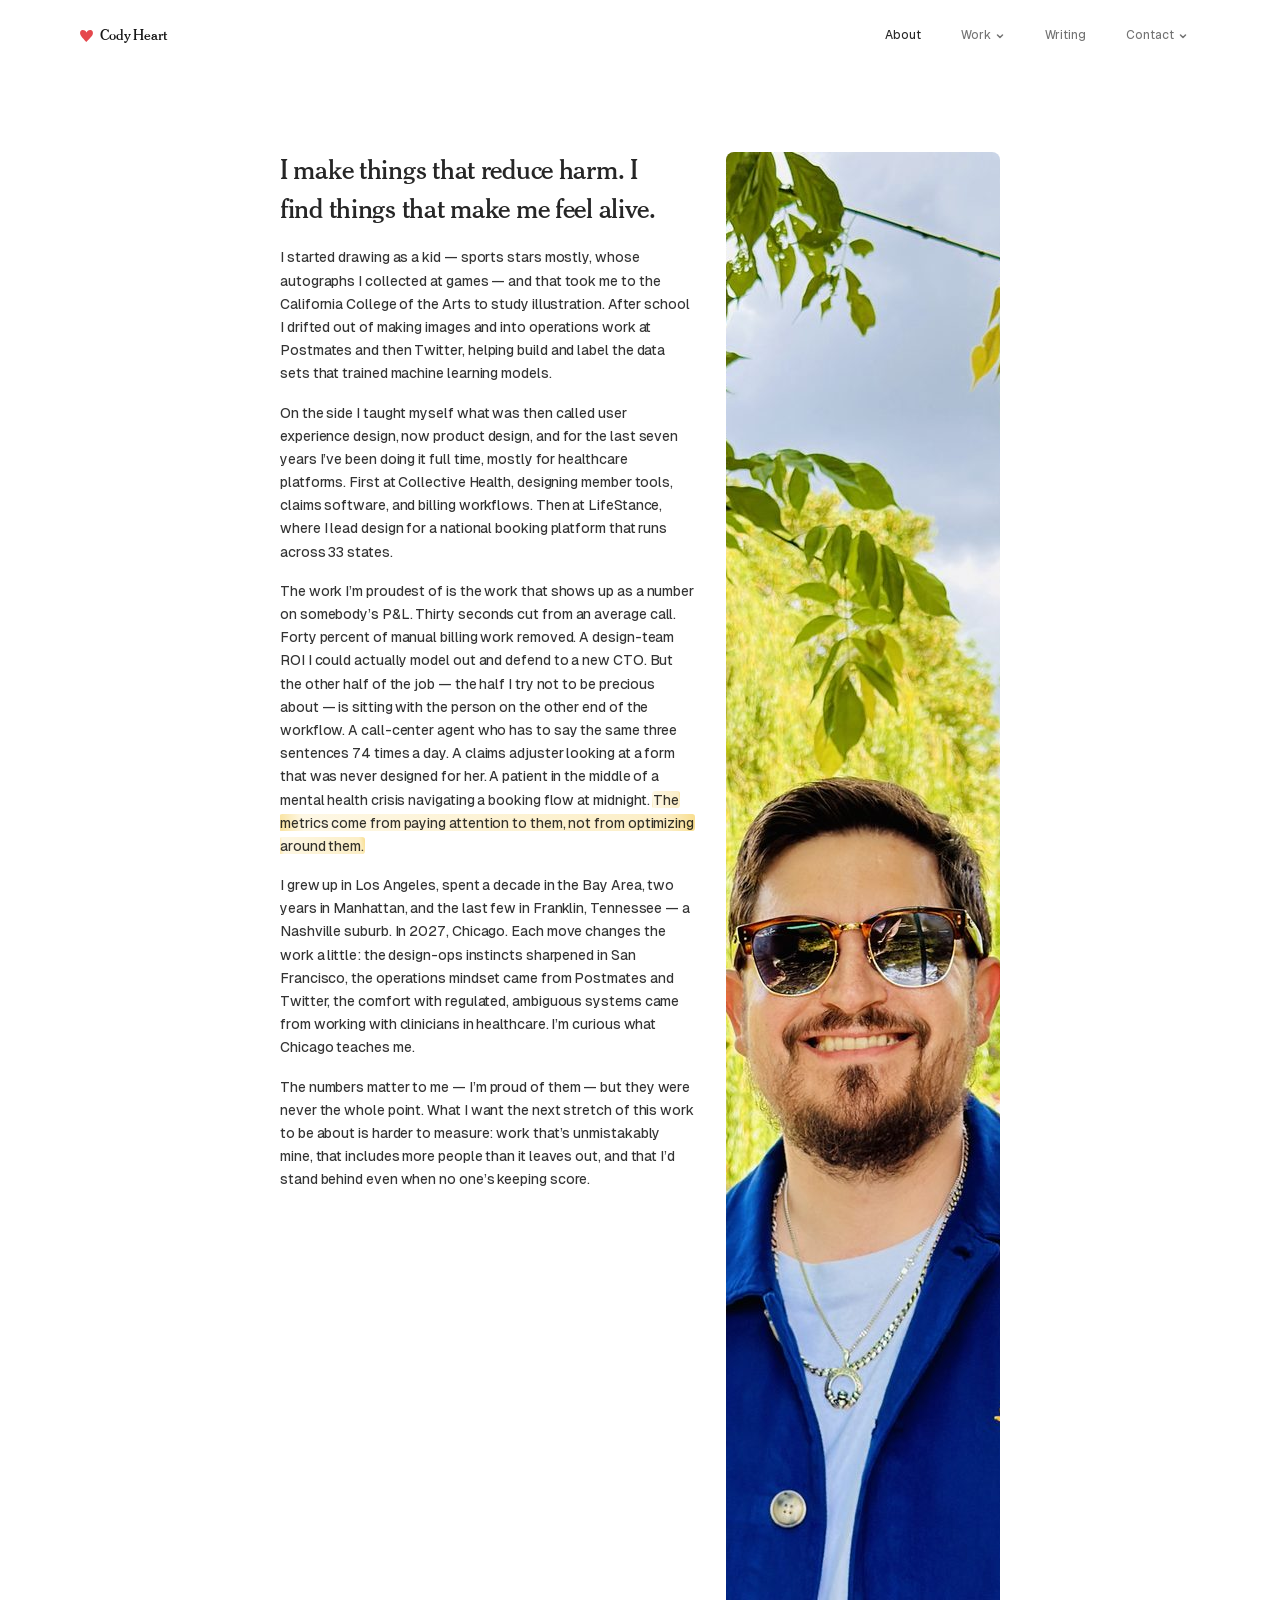
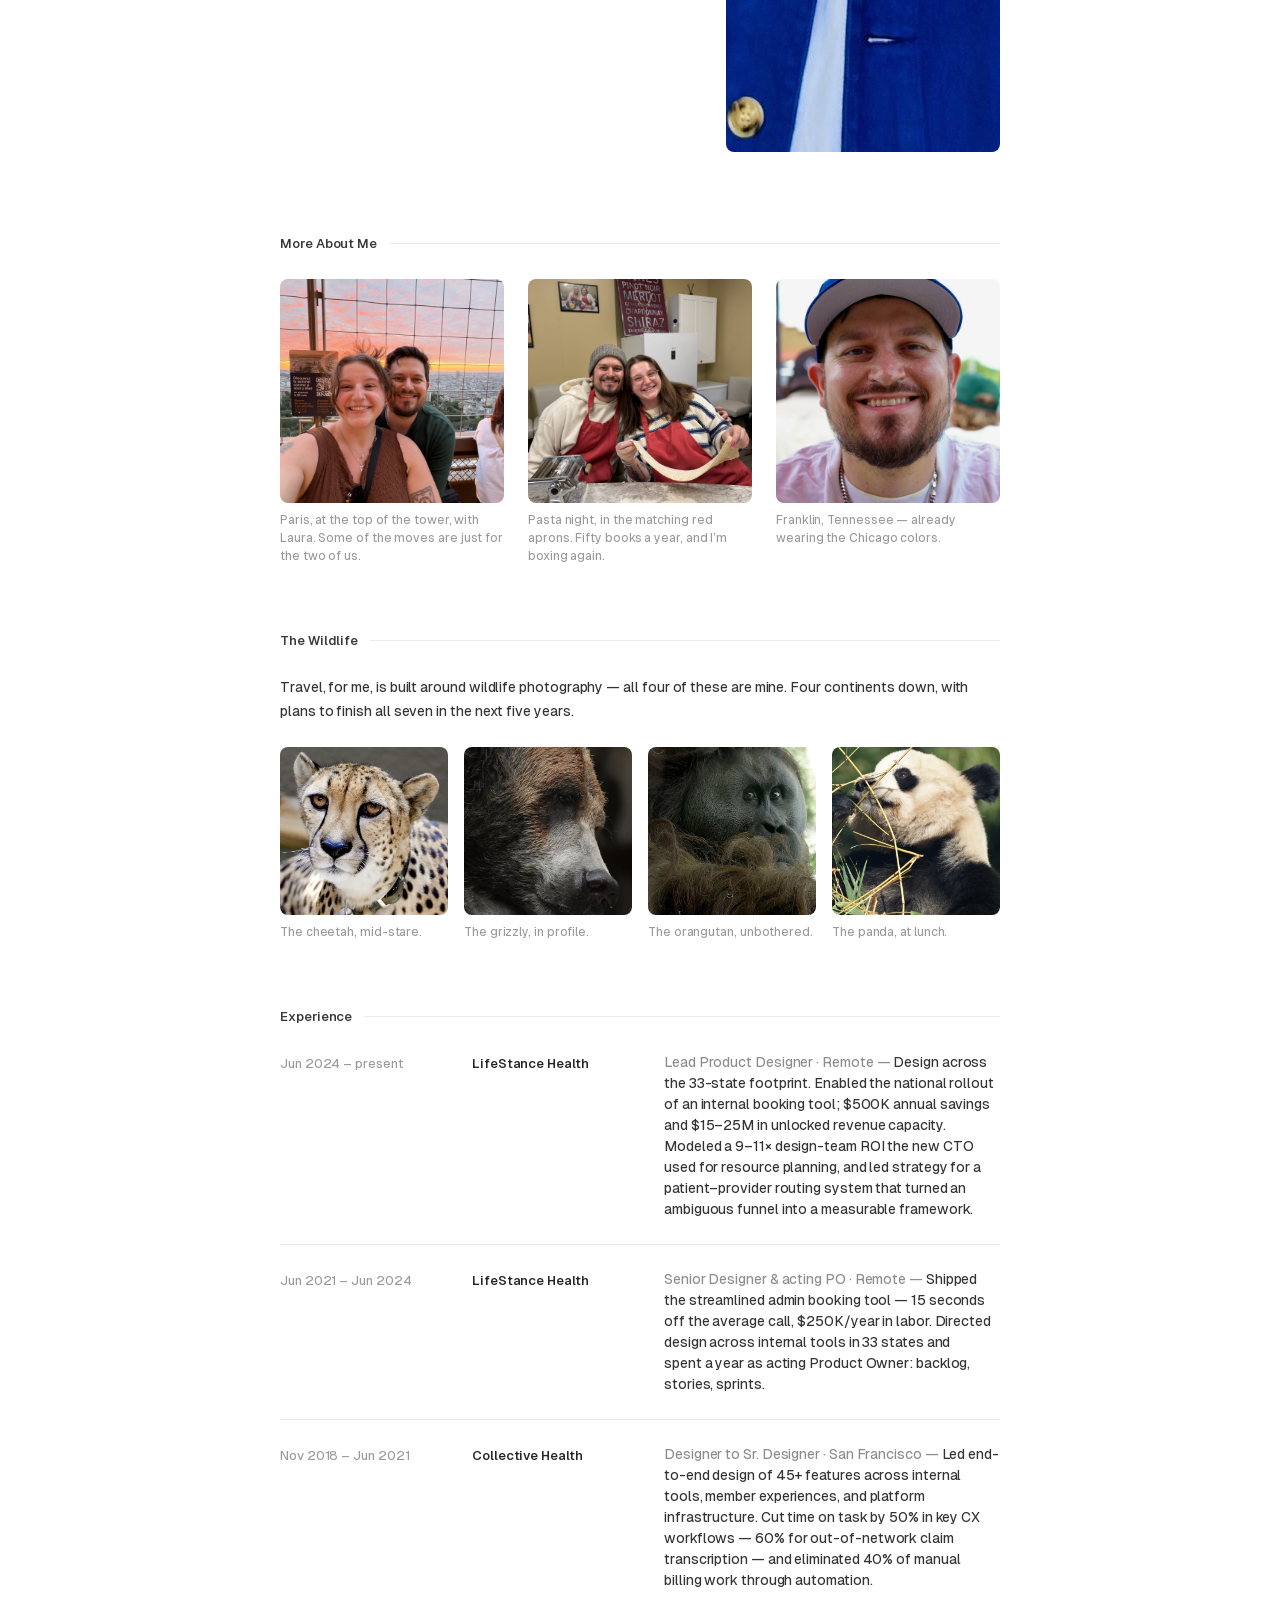
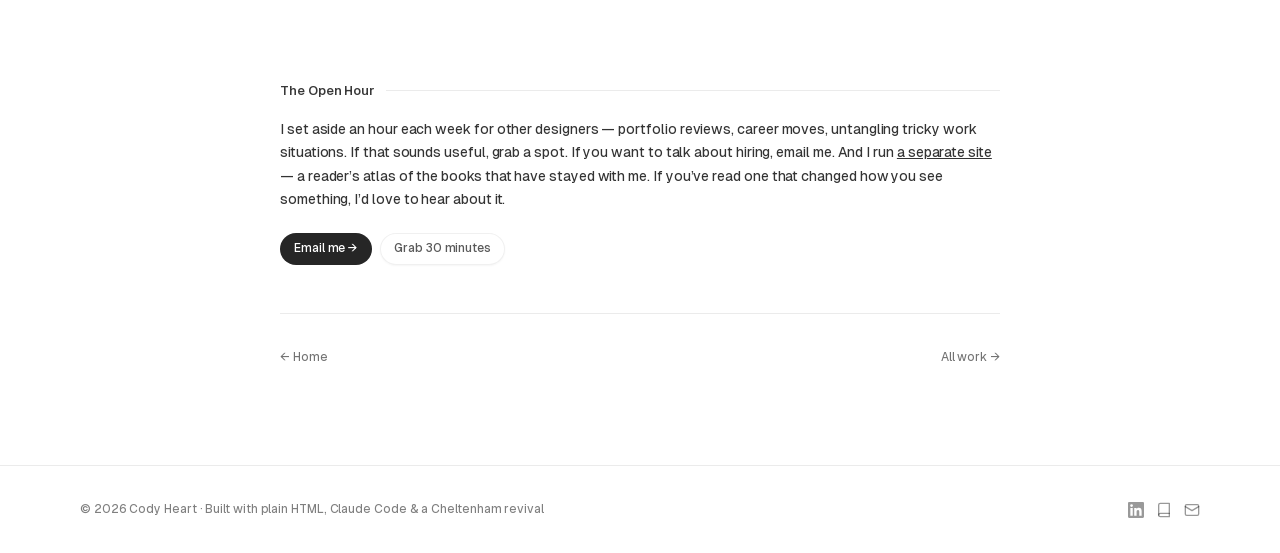
==== commit 7a14f570: "Selected Work goes 2x2, and the dogs join the site The carousel is gone: Selected Work is now a two-" ====
--- a/about.html
+++ b/about.html
@@ -34,7 +34,7 @@
 
 <link rel="preload" as="font" type="font/woff2" href="assets/fonts/Geist-Variable.woff2" crossorigin>
 <link rel="preload" as="font" type="font/woff2" href="assets/fonts/CheltenhamClassicMedium.woff2" crossorigin>
-<link rel="stylesheet" href="css/site.css?v=17">
+<link rel="stylesheet" href="css/site.css?v=29">
 </head>
 <body>
 
@@ -285,6 +285,6 @@
   </div>
 </footer>
 
-<script src="js/site.js?v=9" defer></script>
+<script src="js/site.js?v=14" defer></script>
 </body>
 </html>
--- a/css/site.css
+++ b/css/site.css
@@ -341,18 +341,18 @@
 .icon-duo .duo-a { fill: #E1E3E8; transition: fill .15s ease; }
 .icon-duo .duo-b { fill: #8790A1; transition: fill .15s ease; }
 @media (hover: hover) {
-  .menu-item:hover .icon-duo.c-blue   .duo-a { fill: #C2E5FF; }
-  .menu-item:hover .icon-duo.c-blue   .duo-b { fill: #0090FF; }
-  .menu-item:hover .icon-duo.c-orange .duo-a { fill: #FFD19A; }
-  .menu-item:hover .icon-duo.c-orange .duo-b { fill: #F76B15; }
-  .menu-item:hover .icon-duo.c-purple .duo-a { fill: #EAD5F9; }
-  .menu-item:hover .icon-duo.c-purple .duo-b { fill: #8E4EC6; }
-  .menu-item:hover .icon-duo.c-green  .duo-a { fill: #C4E8D1; }
-  .menu-item:hover .icon-duo.c-green  .duo-b { fill: #30A46C; }
-  .menu-item:hover .icon-duo.c-pink   .duo-a { fill: #F6CEE7; }
-  .menu-item:hover .icon-duo.c-pink   .duo-b { fill: #D6409F; }
-  .menu-item:hover .icon-duo.c-teal   .duo-a { fill: #BFEEE4; }
-  .menu-item:hover .icon-duo.c-teal   .duo-b { fill: #12A594; }
+  :is(.menu-item, .case-plate):hover .icon-duo.c-blue   .duo-a { fill: #C2E5FF; }
+  :is(.menu-item, .case-plate):hover .icon-duo.c-blue   .duo-b { fill: #0090FF; }
+  :is(.menu-item, .case-plate):hover .icon-duo.c-orange .duo-a { fill: #FFD19A; }
+  :is(.menu-item, .case-plate):hover .icon-duo.c-orange .duo-b { fill: #F76B15; }
+  :is(.menu-item, .case-plate):hover .icon-duo.c-purple .duo-a { fill: #EAD5F9; }
+  :is(.menu-item, .case-plate):hover .icon-duo.c-purple .duo-b { fill: #8E4EC6; }
+  :is(.menu-item, .case-plate):hover .icon-duo.c-green  .duo-a { fill: #C4E8D1; }
+  :is(.menu-item, .case-plate):hover .icon-duo.c-green  .duo-b { fill: #30A46C; }
+  :is(.menu-item, .case-plate):hover .icon-duo.c-pink   .duo-a { fill: #F6CEE7; }
+  :is(.menu-item, .case-plate):hover .icon-duo.c-pink   .duo-b { fill: #D6409F; }
+  :is(.menu-item, .case-plate):hover .icon-duo.c-teal   .duo-a { fill: #BFEEE4; }
+  :is(.menu-item, .case-plate):hover .icon-duo.c-teal   .duo-b { fill: #12A594; }
 }
 /* In the mobile menu the icons are always colored */
 .icon-duo.is-colored.c-blue   .duo-a { fill: #C2E5FF; }
@@ -589,6 +589,36 @@
 }
 /* Lands tilted, like a photo handed to you rather than filed. */
 .me-pop.is-up { transform: scale(1) rotate(3.5deg); }
+/* On "More about me" the whole pack arrives: Hudson trots in from
+   the right edge while Bean beams up from the bottom left. Die-cut
+   stickers; the drop-shadows follow their own edges. */
+.pop-follow--right { left: auto; right: 0; top: 52%; }
+.pop-follow--bl { top: auto; bottom: 0; left: 3vw; }
+.hudson2-pop {
+  display: block;
+  width: 300px;
+  height: auto;
+  transform: translateX(110%);
+  transition: transform .45s var(--ease-out-quart);
+  filter: drop-shadow(0 6px 20px rgba(0, 0, 0, .22)) drop-shadow(0 1px 4px rgba(0, 0, 0, .12));
+}
+.hudson2-pop.is-up {
+  transform: translateX(4%);
+  transition: transform .55s cubic-bezier(.34, 1.56, .64, 1);
+}
+.bean-pop {
+  display: block;
+  width: 330px;
+  height: auto;
+  transform: translateY(110%) rotate(6deg);
+  transform-origin: bottom center;
+  transition: transform .45s var(--ease-out-quart);
+  filter: drop-shadow(0 6px 20px rgba(0, 0, 0, .22)) drop-shadow(0 1px 4px rgba(0, 0, 0, .12));
+}
+.bean-pop.is-up {
+  transform: translateY(24%) rotate(-3deg);
+  transition: transform .55s cubic-bezier(.34, 1.56, .64, 1);
+}
 @keyframes flag-sway {
   0%, 100% { rotate: 0deg; }
   50%      { rotate: 1.5deg; }
@@ -596,6 +626,7 @@
 @media (prefers-reduced-motion: reduce) {
   .hero-em--name:hover + .hero-heart, .hero-heart:hover { animation: none; }
   .chi-flag, .me-pop { transition: opacity 150ms ease; transform: none; animation: none !important; }
+  .hudson2-pop, .bean-pop { transition: none !important; animation: none !important; }
 }
 
 /* The four emphasised things — name, role, city, field — each in
@@ -721,47 +752,24 @@
   .hero__line { overflow: visible; }
 }
 
-/* Selected Work carousel */
-.work-strip { padding-bottom: 80px; }
-.work-strip__head { padding: 0 var(--gutter); }
-.carousel {
-  overflow-x: auto;
-  overflow-y: hidden;
-  scrollbar-width: none;
-  -ms-overflow-style: none;
-  cursor: grab;
-  user-select: none;
-  -webkit-user-select: none;
-}
-.carousel::-webkit-scrollbar { display: none; }
-.carousel.is-dragging { cursor: grabbing; scroll-behavior: auto; }
-.carousel__track {
-  display: flex;
-  align-items: flex-start;
+/* Selected Work — a 2×2 of metric plates */
+.work-grid { padding: 0 var(--gutter) 80px; }
+.work-grid__grid {
+  display: grid;
+  grid-template-columns: 1fr;
   gap: 20px;
-  padding: 0 var(--gutter);
-  width: max-content;
-}
-.plate {
-  flex-shrink: 0;
-  display: block;
-}
-.plate__frame {
+}
+@media (min-width: 640px) { .work-grid__grid { grid-template-columns: repeat(2, 1fr); } }
+.case-plate {
   position: relative;
-  height: 360px;
-  width: 300px;
-  border-radius: 8px;
-  background: var(--surface);
-  overflow: hidden;
-  padding: 40px;
   display: flex;
   flex-direction: column;
-  align-items: flex-start;
-  justify-content: center;
-  gap: 8px;
-}
-@media (min-width: 640px) { .plate__frame { height: 480px; width: 380px; } }
-.plate__frame::after {
+  background: var(--surface);
+  border-radius: 8px;
+  padding: 24px;
+  transition: background-color .15s ease;
+}
+.case-plate::after {
   content: "";
   position: absolute;
   inset: 0;
@@ -769,7 +777,16 @@
   pointer-events: none;
   box-shadow: var(--shadow-flush);
 }
-.plate__kicker {
+.case-plate:hover { background: var(--surface-hover); }
+.case-plate__head {
+  display: flex;
+  align-items: center;
+  gap: 12px;
+  margin-bottom: 20px;
+}
+.case-plate__head .menu-item__tile { width: 44px; height: 44px; }
+.case-plate__head .menu-item__tile svg { width: 24px; height: 24px; }
+.case-plate__kicker {
   font-family: var(--mono);
   font-size: 10px;
   font-weight: 500;
@@ -777,36 +794,78 @@
   text-transform: uppercase;
   color: var(--ink-40);
 }
-.plate__num {
+.case-plate__cta {
+  margin-left: auto;
+  font-size: 11px;
+  font-weight: 450;
+  color: var(--ink-40);
+  white-space: nowrap;
+  opacity: 0;
+  transform: translateX(-4px);
+  transition: opacity .2s ease, transform .2s var(--ease-out-quart);
+}
+.case-plate:hover .case-plate__cta { opacity: 1; transform: translateX(0); }
+@media (hover: none) { .case-plate__cta { opacity: 1; transform: none; } }
+.case-plate__name {
   font-family: var(--serif);
-  font-size: 56px;
-  line-height: 1.05;
+  font-size: 22px;
+  line-height: 1.2;
   font-weight: 500;
   letter-spacing: -.01em;
   color: var(--ink-85);
+  margin-bottom: 8px;
+}
+/* On hover the name lights up in the icon's color family: the
+   gradient is always painted beneath the text, and the solid ink
+   fill fades to transparent to reveal it. */
+@supports ((-webkit-background-clip: text) or (background-clip: text)) {
+  .case-plate__name {
+    display: inline-block;
+    -webkit-background-clip: text;
+    background-clip: text;
+    -webkit-text-fill-color: var(--ink-85);
+    transition: -webkit-text-fill-color .25s ease;
+  }
+  .case-plate--orange .case-plate__name { background-image: linear-gradient(100deg, #C2560F, #F76B15); }
+  .case-plate--blue   .case-plate__name { background-image: linear-gradient(100deg, #0072CC, #0090FF); }
+  .case-plate--purple .case-plate__name { background-image: linear-gradient(100deg, #7239A8, #8E4EC6); }
+  .case-plate--pink   .case-plate__name { background-image: linear-gradient(100deg, #B32E85, #D6409F); }
+  .case-plate:hover .case-plate__name { -webkit-text-fill-color: transparent; }
+}
+.case-plate__story p {
+  font-size: 13px;
+  line-height: 1.5;
+  color: var(--ink-65);
+  margin-bottom: 20px;
+  max-width: 46ch;
+}
+.case-plate__stats {
+  margin-top: auto;
+  display: grid;
+  grid-template-columns: repeat(3, 1fr);
+  gap: 12px;
+  padding-top: 14px;
+  border-top: 1px solid rgba(0, 0, 0, .06);
+}
+.case-plate__stats span {
+  display: block;
+  font-size: 13px;
+  font-weight: 550;
+  color: var(--ink-85);
   font-variant-numeric: tabular-nums;
 }
-@media (min-width: 640px) { .plate__num { font-size: 72px; } }
-.plate__caption {
-  font-size: 13px;
-  line-height: 1.45;
-  color: var(--ink-50);
-  max-width: 240px;
-}
-.plate__reveal { height: 44px; overflow: hidden; }
-.plate__reveal-inner {
-  padding-top: 12px;
-  display: flex;
-  align-items: baseline;
-  justify-content: space-between;
-  transition: transform .2s var(--ease-out-quart);
-}
-@media (min-width: 640px) {
-  a.plate .plate__reveal-inner, div.plate .plate__reveal-inner { transform: translateY(-100%); }
-  a.plate:hover .plate__reveal-inner, div.plate:hover .plate__reveal-inner { transform: translateY(0); }
-}
-.plate__name { font-size: 13px; font-weight: 550; color: var(--ink-85); }
-.plate__cta { font-size: 11px; font-weight: 450; color: var(--ink-40); }
+.case-plate__stats em {
+  display: block;
+  font-style: normal;
+  font-size: 11px;
+  line-height: 1.35;
+  color: var(--ink-45);
+  margin-top: 2px;
+}
+.work-grid__more {
+  margin-top: 24px;
+  font-size: 12px;
+}
 
 /* Quote cards ("From the Floor") */
 .quotes { padding: 0 var(--gutter) 80px; }
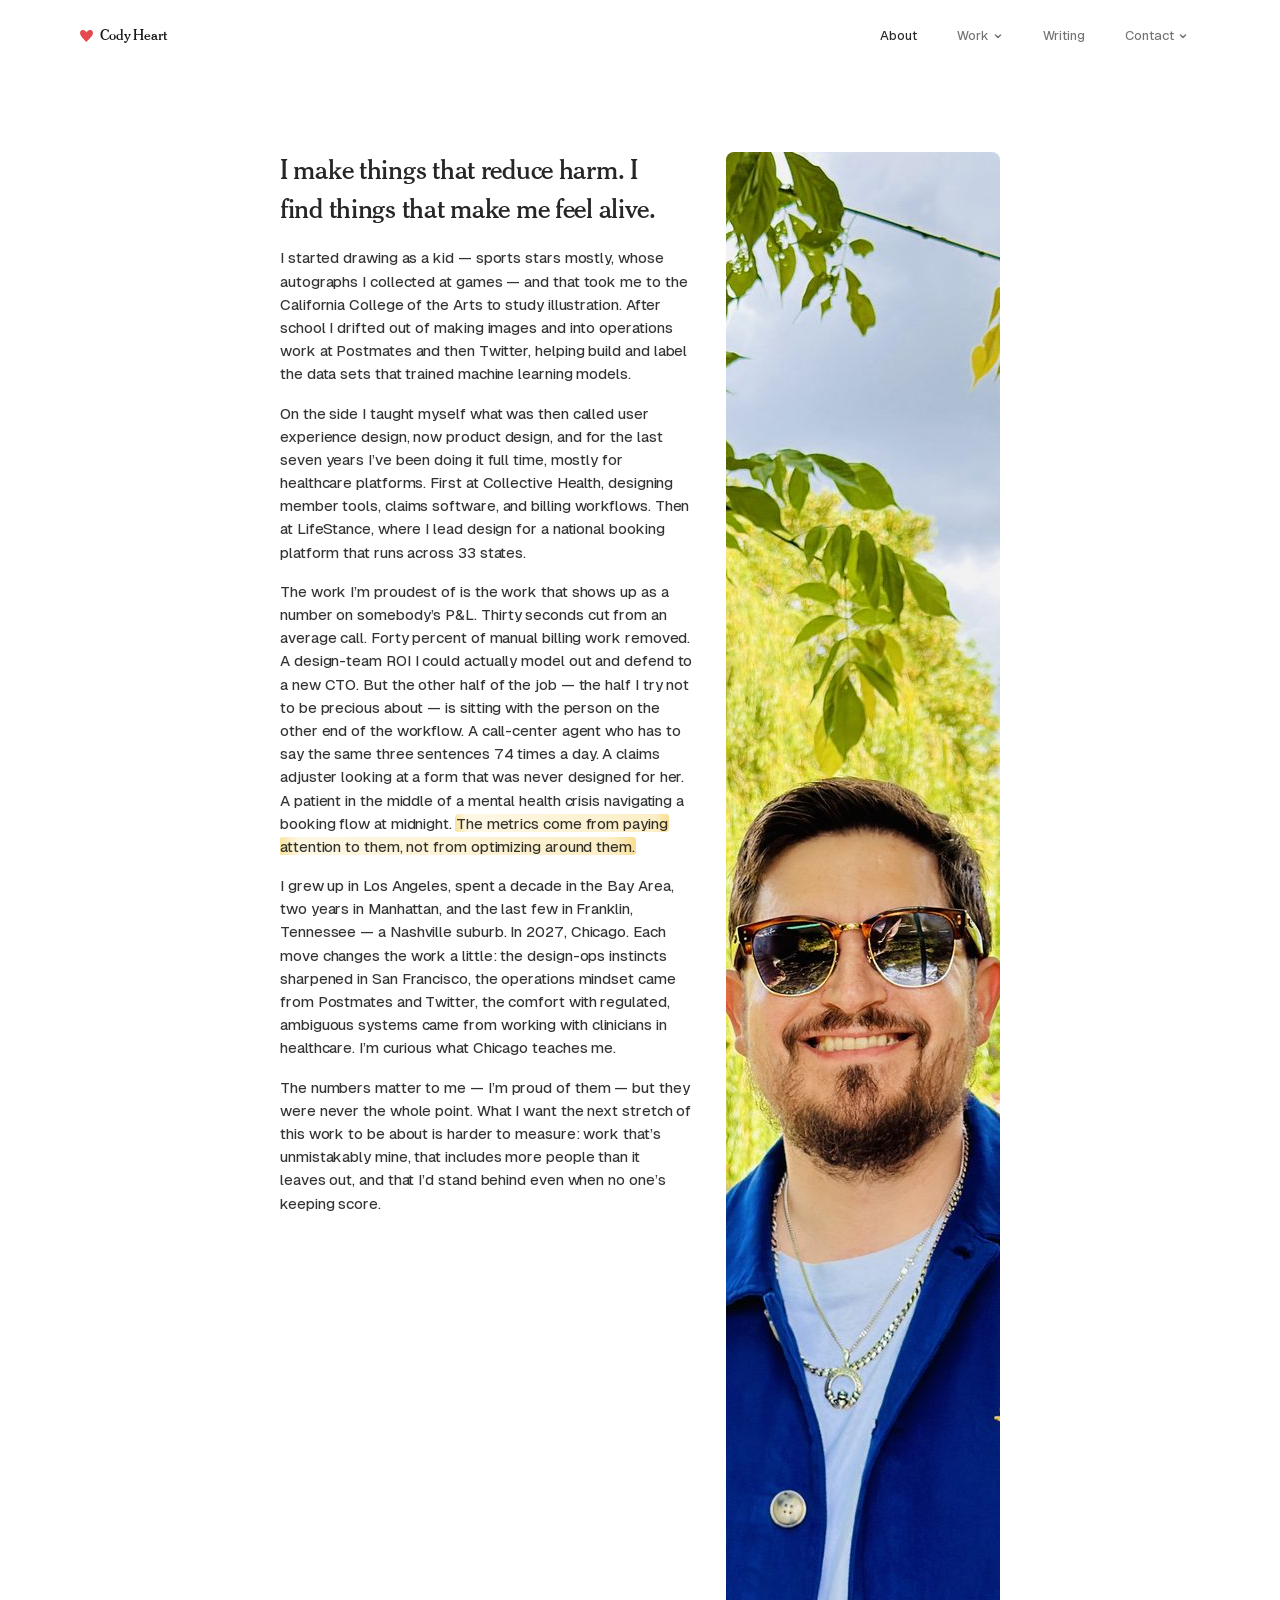
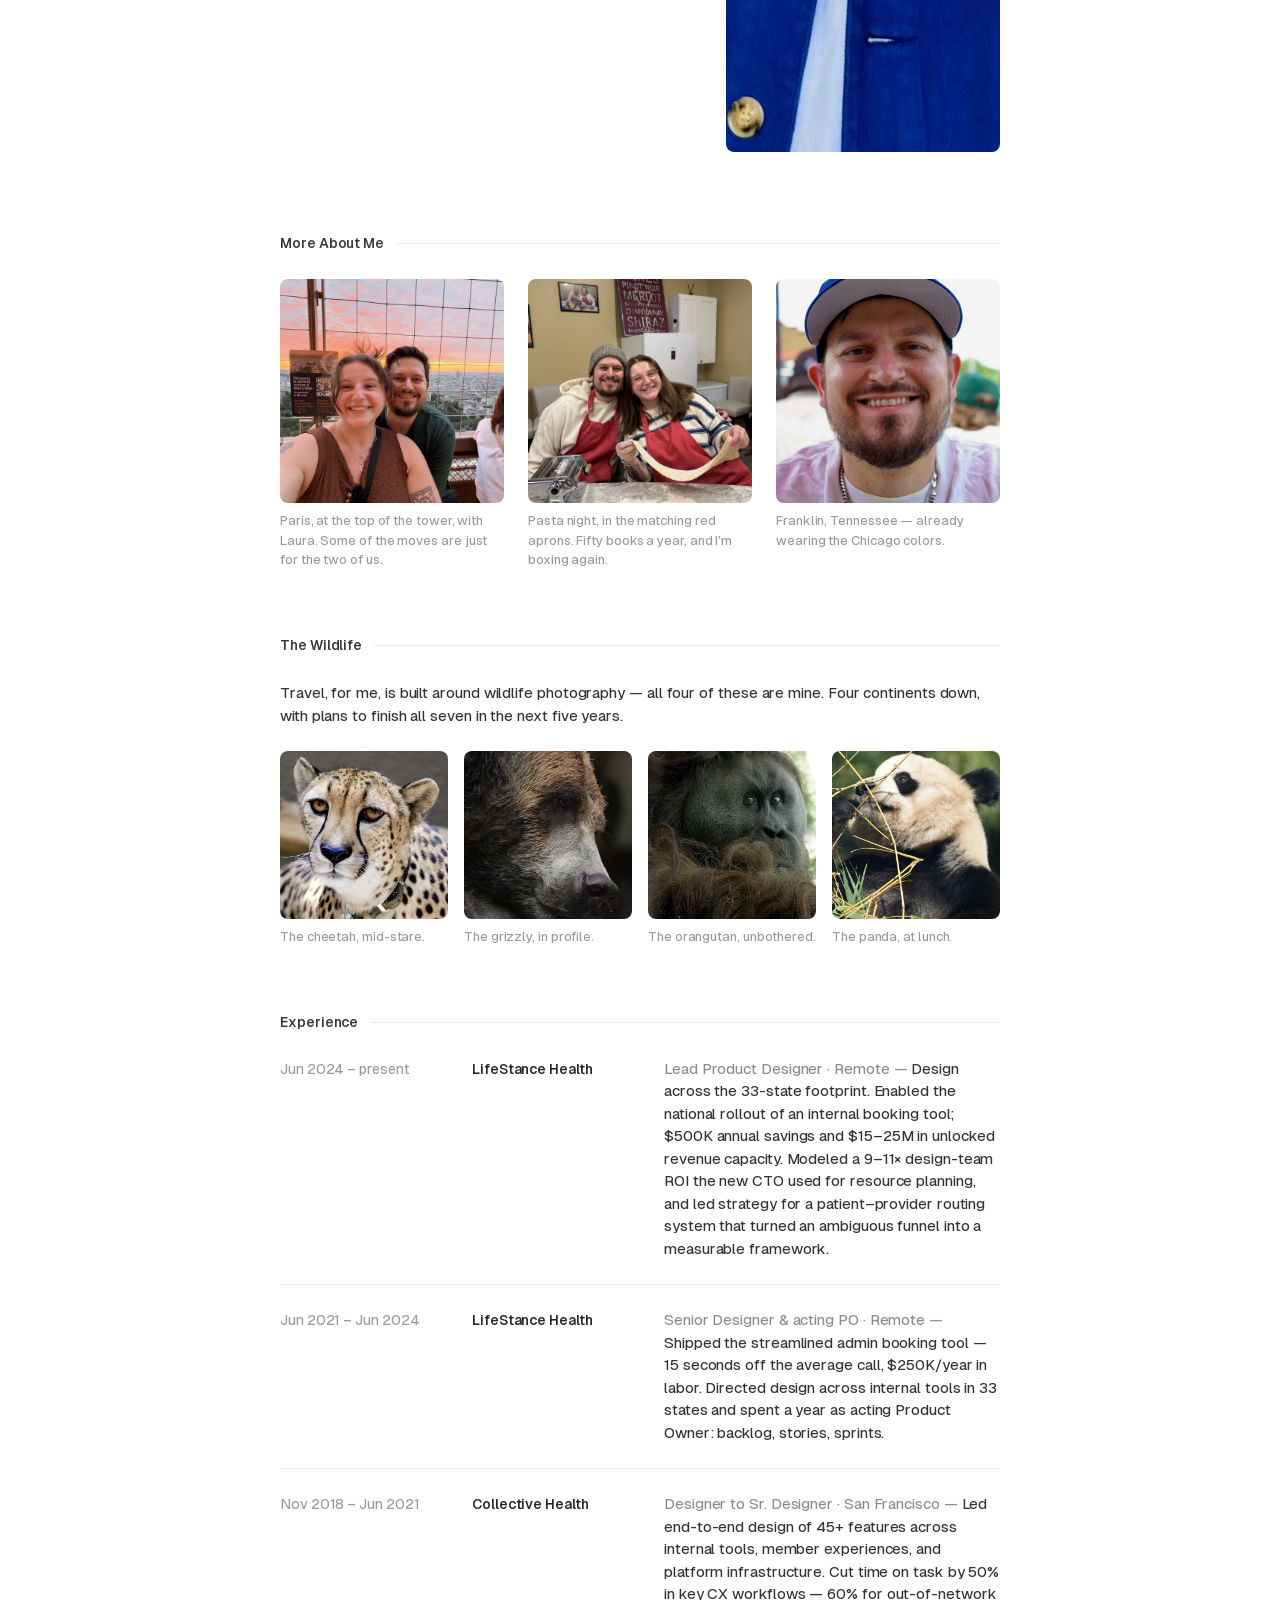
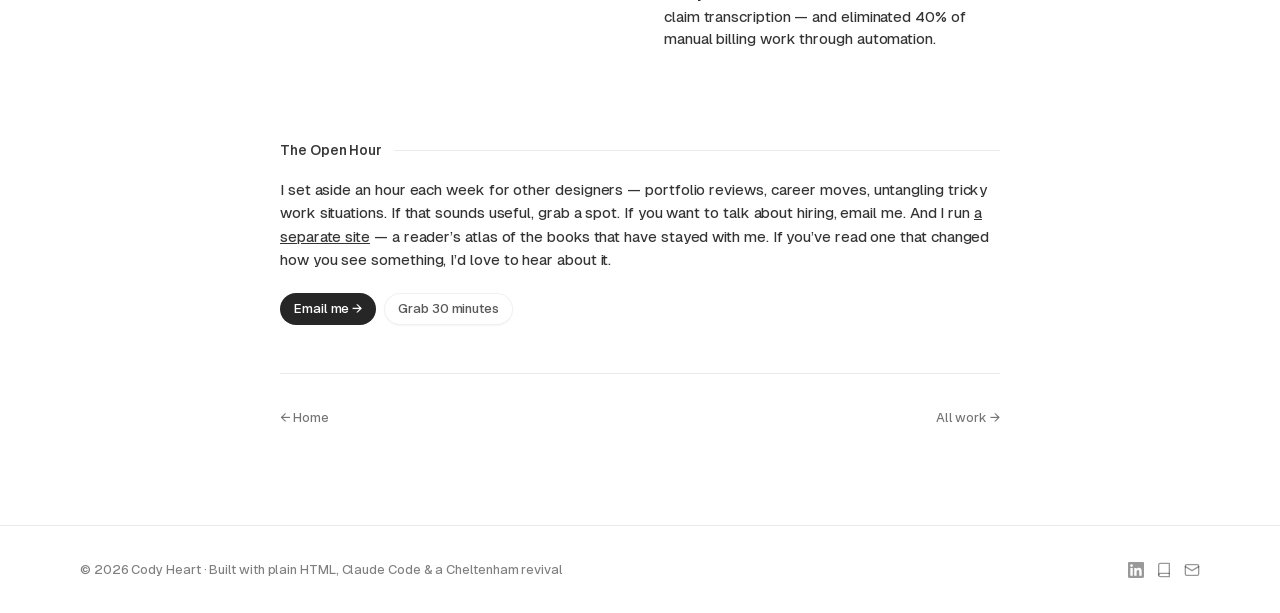
==== commit 2d35fc85: "A point more sans, ledger metrics, and cards that blush on hover Every Geist size steps up 1px acros" ====
--- a/about.html
+++ b/about.html
@@ -34,7 +34,7 @@
 
 <link rel="preload" as="font" type="font/woff2" href="assets/fonts/Geist-Variable.woff2" crossorigin>
 <link rel="preload" as="font" type="font/woff2" href="assets/fonts/CheltenhamClassicMedium.woff2" crossorigin>
-<link rel="stylesheet" href="css/site.css?v=29">
+<link rel="stylesheet" href="css/site.css?v=36">
 </head>
 <body>
 
@@ -55,7 +55,7 @@
             </a>
             <a class="menu-item" role="menuitem" href="case-studies/matching-tool.html">
               <div class="menu-item__tile"><svg class="icon-duo c-blue" viewBox="0 0 24 24" fill="none" aria-hidden="true"><circle class="duo-a" cx="4" cy="4" r="3"/><circle class="duo-a" cx="12" cy="4" r="3"/><circle class="duo-a" cx="20" cy="4" r="3"/><circle class="duo-a" cx="4" cy="12" r="3"/><circle class="duo-a" cx="12" cy="12" r="3"/><circle class="duo-a" cx="20" cy="12" r="3"/><circle class="duo-a" cx="4" cy="20" r="3"/><circle class="duo-a" cx="12" cy="20" r="3"/><circle class="duo-b" cx="19" cy="19" r="5"/></svg></div>
-              <div><span class="menu-item__title">Matching Tool</span><span class="menu-item__desc">Two-state pilot to 99% national</span></div>
+              <div><span class="menu-item__title">Matching Tool</span><span class="menu-item__desc">Two-state pilot to 100% national</span></div>
             </a>
             <a class="menu-item" role="menuitem" href="case-studies/matching-logic.html">
               <div class="menu-item__tile"><svg class="icon-duo c-purple" viewBox="0 0 24 24" fill="none" aria-hidden="true"><path class="duo-a" d="M12 0a12 12 0 1 0 0 24 12 12 0 0 0 0-24Zm0 5a7 7 0 1 1 0 14 7 7 0 0 1 0-14Z"/><circle class="duo-b" cx="12" cy="12" r="4"/></svg></div>
@@ -113,7 +113,7 @@
         </a>
         <a class="mobile-menu__item" href="case-studies/matching-tool.html">
           <div class="menu-item__tile"><svg class="icon-duo is-colored c-blue" viewBox="0 0 24 24" fill="none" aria-hidden="true"><circle class="duo-a" cx="4" cy="4" r="3"/><circle class="duo-a" cx="12" cy="4" r="3"/><circle class="duo-a" cx="20" cy="4" r="3"/><circle class="duo-a" cx="4" cy="12" r="3"/><circle class="duo-a" cx="12" cy="12" r="3"/><circle class="duo-a" cx="20" cy="12" r="3"/><circle class="duo-a" cx="4" cy="20" r="3"/><circle class="duo-a" cx="12" cy="20" r="3"/><circle class="duo-b" cx="19" cy="19" r="5"/></svg></div>
-          <div><span class="menu-item__title">Matching Tool</span><span class="menu-item__desc">Two-state pilot to 99% national</span></div>
+          <div><span class="menu-item__title">Matching Tool</span><span class="menu-item__desc">Two-state pilot to 100% national</span></div>
         </a>
         <a class="mobile-menu__item" href="case-studies/matching-logic.html">
           <div class="menu-item__tile"><svg class="icon-duo is-colored c-purple" viewBox="0 0 24 24" fill="none" aria-hidden="true"><path class="duo-a" d="M12 0a12 12 0 1 0 0 24 12 12 0 0 0 0-24Zm0 5a7 7 0 1 1 0 14 7 7 0 0 1 0-14Z"/><circle class="duo-b" cx="12" cy="12" r="4"/></svg></div>
@@ -285,6 +285,6 @@
   </div>
 </footer>
 
-<script src="js/site.js?v=14" defer></script>
+<script src="js/site.js?v=15" defer></script>
 </body>
 </html>
--- a/css/site.css
+++ b/css/site.css
@@ -3,7 +3,7 @@
 
    Modeled closely on andreavollendorf.com: white page, one grey
    surface (#f6f7f9) doing all the framing work, a serif reserved
-   for h1/h2 and the wordmark, and a quiet 14px sans for
+   for h1/h2 and the wordmark, and a quiet 15px sans for
    everything else. Mackinac's role is played by Cheltenham
    Classic; Geist plays itself.
    ============================================================ */
@@ -115,7 +115,7 @@
   background: var(--background);
   color: var(--ink-80);
   font-family: var(--sans);
-  font-size: 14px;
+  font-size: 15px;
   font-weight: 450;
   line-height: 1.45rem;
   letter-spacing: -.005rem;
@@ -217,7 +217,7 @@
   display: inline-flex;
   align-items: center;
   gap: 8px;
-  font-size: 12px;
+  font-size: 13px;
   color: var(--ink-55);
 }
 .nav__back svg { display: block; }
@@ -227,7 +227,7 @@
   position: absolute;
   left: 50%;
   transform: translate(-50%, -8px);
-  font-size: 12px;
+  font-size: 13px;
   font-weight: 550;
   color: var(--ink-85);
   opacity: 0;
@@ -249,7 +249,7 @@
 @media (min-width: 640px) { .nav__links { display: flex; } }
 
 .nav__link {
-  font-size: 12px;
+  font-size: 13px;
   font-weight: 450;
   color: var(--ink-55);
   height: 32px;
@@ -317,14 +317,14 @@
 .menu-item__tile svg { width: 28px; height: 28px; display: block; }
 .menu-item__title {
   display: block;
-  font-size: 13px;
+  font-size: 14px;
   font-weight: 550;
   color: var(--ink-85);
   line-height: 1.25;
 }
 .menu-item__desc {
   display: block;
-  font-size: 12px;
+  font-size: 13px;
   color: var(--ink-45);
   line-height: 1.25;
   margin-top: 2px;
@@ -332,7 +332,7 @@
 
 .menu-item--all {
   justify-content: space-between;
-  font-size: 12px;
+  font-size: 13px;
   color: var(--ink-55);
   padding: 10px 12px;
 }
@@ -424,7 +424,7 @@
 }
 .mobile-menu__link {
   display: block;
-  font-size: 14px;
+  font-size: 15px;
   font-weight: 500;
   color: var(--foreground);
   padding: 10px 16px;
@@ -438,7 +438,7 @@
   border-top: 1px solid var(--border);
 }
 .mobile-menu__label {
-  font-size: 13px;
+  font-size: 14px;
   font-weight: 550;
   letter-spacing: -.005em;
   color: var(--ink-78);
@@ -469,7 +469,7 @@
   margin-bottom: 24px;
 }
 .section-label span {
-  font-size: 13px;
+  font-size: 14px;
   font-weight: 550;
   letter-spacing: -.005em;
   color: var(--ink-78);
@@ -589,28 +589,35 @@
 }
 /* Lands tilted, like a photo handed to you rather than filed. */
 .me-pop.is-up { transform: scale(1) rotate(3.5deg); }
-/* On "More about me" the whole pack arrives: Hudson trots in from
-   the right edge while Bean beams up from the bottom left. Die-cut
-   stickers; the drop-shadows follow their own edges. */
-.pop-follow--right { left: auto; right: 0; top: 52%; }
+/* On "More about me" the whole pack arrives: Hudson leans in from the
+   right edge to give the page his side-eye, Bean beams up from the
+   bottom left, and the two of us rise between them a beat later.
+   Die-cut stickers; the drop-shadows follow their own edges. */
+.pop-follow--right { left: auto; right: 0; top: 56%; }
 .pop-follow--bl { top: auto; bottom: 0; left: 3vw; }
-.hudson2-pop {
+.pop-follow--bc { top: auto; bottom: 0; left: 40%; }
+.hudson-pop {
   display: block;
-  width: 300px;
+  /* fluid so he stays clear of us on a narrower window */
+  width: clamp(260px, 23vw, 340px);
   height: auto;
-  transform: translateX(110%);
+  /* 125%, not 110% — the -7deg tilt swings his top corner back
+     toward the edge, and at 110% he cleared it by a single pixel. */
+  transform: translateX(125%) rotate(-7deg);
+  transform-origin: right center;
   transition: transform .45s var(--ease-out-quart);
   filter: drop-shadow(0 6px 20px rgba(0, 0, 0, .22)) drop-shadow(0 1px 4px rgba(0, 0, 0, .12));
 }
-.hudson2-pop.is-up {
-  transform: translateX(4%);
+/* Lands with a slight tilt, the way you lean around a doorframe. */
+.hudson-pop.is-up {
+  transform: translateX(13%) rotate(-2.5deg);
   transition: transform .55s cubic-bezier(.34, 1.56, .64, 1);
 }
 .bean-pop {
   display: block;
   width: 330px;
   height: auto;
-  transform: translateY(110%) rotate(6deg);
+  transform: translateY(122%) rotate(6deg);
   transform-origin: bottom center;
   transition: transform .45s var(--ease-out-quart);
   filter: drop-shadow(0 6px 20px rgba(0, 0, 0, .22)) drop-shadow(0 1px 4px rgba(0, 0, 0, .12));
@@ -619,6 +626,22 @@
   transform: translateY(24%) rotate(-3deg);
   transition: transform .55s cubic-bezier(.34, 1.56, .64, 1);
 }
+/* Us, wider than a dog and tilted the other way, landing last so the
+   pack arrives as three beats instead of one. The width is fluid so
+   that on a narrower window we stay clear of Hudson on the right. */
+.us-pop {
+  display: block;
+  width: clamp(300px, 29vw, 430px);
+  height: auto;
+  transform: translateY(112%) rotate(-5deg);
+  transform-origin: bottom center;
+  transition: transform .45s var(--ease-out-quart);
+  filter: drop-shadow(0 6px 20px rgba(0, 0, 0, .22)) drop-shadow(0 1px 4px rgba(0, 0, 0, .12));
+}
+.us-pop.is-up {
+  transform: translateY(30%) rotate(2.5deg);
+  transition: transform .6s cubic-bezier(.34, 1.56, .64, 1) 90ms;
+}
 @keyframes flag-sway {
   0%, 100% { rotate: 0deg; }
   50%      { rotate: 1.5deg; }
@@ -626,7 +649,7 @@
 @media (prefers-reduced-motion: reduce) {
   .hero-em--name:hover + .hero-heart, .hero-heart:hover { animation: none; }
   .chi-flag, .me-pop { transition: opacity 150ms ease; transform: none; animation: none !important; }
-  .hudson2-pop, .bean-pop { transition: none !important; animation: none !important; }
+  .hudson-pop, .bean-pop, .us-pop { transition: none !important; animation: none !important; }
 }
 
 /* The four emphasised things — name, role, city, field — each in
@@ -648,7 +671,7 @@
   .hero-em--field { background-image: linear-gradient(100deg, #217251, #2E9169); }
 }
 .hero__lede {
-  font-size: 14px;
+  font-size: 15px;
   font-weight: 450;
   line-height: 1.45rem;
   letter-spacing: -.005em;
@@ -777,7 +800,15 @@
   pointer-events: none;
   box-shadow: var(--shadow-flush);
 }
+/* On hover the surface warms toward the card's own color
+   family — the palest tint of the icon's hue, at the same
+   lightness as the resting grey, so the card blushes rather
+   than changes clothes. */
 .case-plate:hover { background: var(--surface-hover); }
+.case-plate--orange:hover { background: #FBF1E9; }
+.case-plate--blue:hover   { background: #EDF5FB; }
+.case-plate--purple:hover { background: #F6F1FA; }
+.case-plate--pink:hover   { background: #FBF1F7; }
 .case-plate__head {
   display: flex;
   align-items: center;
@@ -796,7 +827,7 @@
 }
 .case-plate__cta {
   margin-left: auto;
-  font-size: 11px;
+  font-size: 12px;
   font-weight: 450;
   color: var(--ink-40);
   white-space: nowrap;
@@ -833,38 +864,50 @@
   .case-plate:hover .case-plate__name { -webkit-text-fill-color: transparent; }
 }
 .case-plate__story p {
-  font-size: 13px;
+  font-size: 14px;
   line-height: 1.5;
   color: var(--ink-65);
   margin-bottom: 20px;
   max-width: 46ch;
 }
+/* Ledger rows: one metric per line, label left, figure right
+   on a shared baseline — set like the financial statements the
+   copy keeps invoking. */
 .case-plate__stats {
   margin-top: auto;
-  display: grid;
-  grid-template-columns: repeat(3, 1fr);
-  gap: 12px;
-  padding-top: 14px;
+  display: flex;
+  flex-direction: column;
+  padding-top: 6px;
   border-top: 1px solid rgba(0, 0, 0, .06);
 }
+.case-plate__stats > div {
+  display: flex;
+  flex-direction: row-reverse; /* markup is number-first; the ledger reads label-first */
+  align-items: baseline;
+  justify-content: space-between;
+  gap: 16px;
+  padding: 7px 0;
+}
+.case-plate__stats > div + div { border-top: 1px solid rgba(0, 0, 0, .05); }
 .case-plate__stats span {
-  display: block;
-  font-size: 13px;
+  font-size: 14px;
   font-weight: 550;
   color: var(--ink-85);
   font-variant-numeric: tabular-nums;
+  white-space: nowrap;
 }
 .case-plate__stats em {
-  display: block;
   font-style: normal;
   font-size: 11px;
-  line-height: 1.35;
-  color: var(--ink-45);
-  margin-top: 2px;
+  line-height: 1.4;
+  text-transform: uppercase;
+  letter-spacing: .04em;
+  font-weight: 500;
+  color: var(--ink-40);
 }
 .work-grid__more {
   margin-top: 24px;
-  font-size: 12px;
+  font-size: 13px;
 }
 
 /* Quote cards ("From the Floor") */
@@ -885,7 +928,7 @@
   box-shadow: var(--shadow-flush);
 }
 .quote-card p {
-  font-size: 14px;
+  font-size: 15px;
   line-height: 1.55;
   letter-spacing: -.005em;
   color: var(--ink-65);
@@ -894,13 +937,13 @@
 .quote-card cite {
   font-style: normal;
   display: block;
-  font-size: 13px;
+  font-size: 14px;
   font-weight: 550;
   color: var(--ink-85);
   line-height: 1.25;
 }
 .quote-card .quote-card__role {
-  font-size: 12px;
+  font-size: 13px;
   color: var(--ink-40);
 }
 
@@ -917,7 +960,7 @@
 }
 .writing-card:hover { background: var(--surface-hover); }
 .writing-card__kicker {
-  font-size: 10px;
+  font-size: 11px;
   text-transform: uppercase;
   letter-spacing: .04em;
   color: var(--ink-30);
@@ -933,13 +976,13 @@
   margin-bottom: 8px;
 }
 .writing-card__dek {
-  font-size: 14px;
+  font-size: 15px;
   line-height: 1.5;
   color: var(--ink-65);
   margin-bottom: 16px;
   max-width: 56ch;
 }
-.writing-card__more { font-size: 12px; font-weight: 450; color: var(--ink-40); }
+.writing-card__more { font-size: 13px; font-weight: 450; color: var(--ink-40); }
 
 /* ============================================================
    FOOTER
@@ -954,7 +997,7 @@
   align-items: flex-start;
   justify-content: space-between;
   gap: 24px;
-  font-size: 12px;
+  font-size: 13px;
   color: var(--ink-50);
 }
 @media (min-width: 640px) {
@@ -982,7 +1025,7 @@
 @media (min-width: 640px) { .article { padding-top: 80px; } }
 
 .article__kicker {
-  font-size: 10px;
+  font-size: 11px;
   text-transform: uppercase;
   letter-spacing: .04em;
   color: var(--ink-30);
@@ -999,7 +1042,7 @@
 }
 @media (min-width: 640px) { .article__title { font-size: 32px; } }
 .article__intro {
-  font-size: 14px;
+  font-size: 15px;
   font-weight: 450;
   line-height: 1.45rem;
   letter-spacing: -.005em;
@@ -1018,7 +1061,7 @@
 }
 @media (min-width: 640px) { .meta-grid--4 { grid-template-columns: repeat(4, 1fr); } }
 .meta-grid dt {
-  font-size: 10px;
+  font-size: 11px;
   text-transform: uppercase;
   letter-spacing: .04em;
   color: var(--ink-30);
@@ -1026,7 +1069,7 @@
   margin-bottom: 2px;
 }
 .meta-grid dd {
-  font-size: 13px;
+  font-size: 14px;
   font-weight: 450;
   line-height: 1.45;
   color: var(--ink-65);
@@ -1045,14 +1088,14 @@
   margin-bottom: 16px;
 }
 .cs-section h3 {
-  font-size: 14px;
+  font-size: 15px;
   font-weight: 550;
   color: var(--ink-85);
   margin-top: 8px;
 }
 .cs-flow { display: flex; flex-direction: column; gap: 14px; }
 .cs-flow p {
-  font-size: 14px;
+  font-size: 15px;
   font-weight: 450;
   line-height: 1.45rem;
   letter-spacing: -.005em;
@@ -1060,7 +1103,7 @@
 }
 .cs-flow ul { display: flex; flex-direction: column; gap: 6px; }
 .cs-flow ul li {
-  font-size: 14px;
+  font-size: 15px;
   line-height: 1.45rem;
   color: var(--ink-80);
   padding-left: 18px;
@@ -1097,7 +1140,7 @@
   box-shadow: var(--shadow-raised);
 }
 .stat-card__num {
-  font-size: 20px;
+  font-size: 21px;
   font-weight: 500;
   letter-spacing: -.01em;
   font-variant-numeric: tabular-nums;
@@ -1105,7 +1148,7 @@
   margin-bottom: 4px;
 }
 .stat-card__label {
-  font-size: 13px;
+  font-size: 14px;
   line-height: 1.45;
   color: var(--ink-50);
 }
@@ -1113,7 +1156,7 @@
 /* Figures & grey image placeholders */
 .cs-figure { margin: 4px 0; }
 .cs-figure figcaption {
-  font-size: 12px;
+  font-size: 13px;
   color: var(--ink-50);
   margin-top: 8px;
 }
@@ -1185,7 +1228,7 @@
   border-left: 1.5px solid rgba(0, 0, 0, .08);
 }
 .cs-quote p {
-  font-size: 14px;
+  font-size: 15px;
   font-weight: 450;
   line-height: 1.6;
   font-style: italic;
@@ -1194,7 +1237,7 @@
 .cs-quote cite {
   display: block;
   margin-top: 8px;
-  font-size: 12px;
+  font-size: 13px;
   font-weight: 450;
   font-style: normal;
   color: var(--ink-30);
@@ -1209,7 +1252,7 @@
   align-items: center;
   justify-content: space-between;
 }
-.cs-footnav a { font-size: 12px; color: var(--ink-55); }
+.cs-footnav a { font-size: 13px; color: var(--ink-55); }
 
 /* ---------- TOC rail (≥1280px) ---------- */
 .toc {
@@ -1241,7 +1284,7 @@
 .toc ul { display: flex; flex-direction: column; }
 .toc a {
   display: block;
-  font-size: 12px;
+  font-size: 13px;
   padding: 3px 0;
   color: var(--ink-30);
   transition: color .2s var(--ease-out-expo);
@@ -1259,7 +1302,7 @@
 }
 .gate__mark { width: 22px; height: 22px; margin: 0 auto 12px; color: var(--ink-40); }
 .gate__eyebrow {
-  font-size: 10px;
+  font-size: 11px;
   text-transform: uppercase;
   letter-spacing: .04em;
   font-weight: 500;
@@ -1275,7 +1318,7 @@
   margin-bottom: 12px;
 }
 .gate__copy {
-  font-size: 13px;
+  font-size: 14px;
   line-height: 1.55;
   color: var(--ink-65);
   max-width: 46ch;
@@ -1295,7 +1338,7 @@
   height: 32px;
   padding: 0 14px;
   border-radius: 999px;
-  font-size: 12px;
+  font-size: 13px;
   font-weight: 500;
   color: var(--ink-65);
   background: #fff;
@@ -1310,7 +1353,7 @@
   box-shadow: none;
 }
 .btn--primary:hover { color: #fff; background: rgba(0, 0, 0, .75); }
-.gate__or { font-size: 11px; color: var(--ink-30); margin-bottom: 12px; }
+.gate__or { font-size: 12px; color: var(--ink-30); margin-bottom: 12px; }
 .gate__form {
   display: flex;
   gap: 8px;
@@ -1325,18 +1368,18 @@
   background: #fff;
   box-shadow: var(--shadow-flush);
   font: inherit;
-  font-size: 12px;
+  font-size: 13px;
   color: var(--ink-85);
 }
 .gate__input::placeholder { color: var(--ink-30); }
 .gate__error {
   display: none;
-  font-size: 12px;
+  font-size: 13px;
   color: #c0392b;
   margin-top: 10px;
 }
 .gate__error.is-visible { display: block; }
-.gate__unlocked { display: none; font-size: 12px; color: var(--ink-40); margin-top: 10px; }
+.gate__unlocked { display: none; font-size: 13px; color: var(--ink-40); margin-top: 10px; }
 
 .cs-details { display: none; }
 body.cs-unlocked .cs-details { display: block; }
@@ -1344,7 +1387,7 @@
 body.cs-unlocked .gate__unlocked { display: block; }
 
 .cs-unlocked-note {
-  font-size: 10px;
+  font-size: 11px;
   text-transform: uppercase;
   letter-spacing: .04em;
   font-weight: 500;
@@ -1405,7 +1448,7 @@
   object-fit: cover;
 }
 .photo-grid figcaption {
-  font-size: 12px;
+  font-size: 13px;
   color: var(--ink-40);
   margin-top: 8px;
   line-height: 1.5;
@@ -1423,9 +1466,9 @@
 }
 .row:first-child { border-top: 0; padding-top: 0; }
 @media (min-width: 640px) { .row { grid-template-columns: 160px 160px 1fr; } }
-.row__span { font-size: 13px; color: var(--ink-40); }
-.row__org { font-size: 13px; font-weight: 550; color: var(--ink-85); }
-.row__body { font-size: 14px; line-height: 1.5; color: var(--ink-80); }
+.row__span { font-size: 14px; color: var(--ink-40); }
+.row__org { font-size: 14px; font-weight: 550; color: var(--ink-85); }
+.row__body { font-size: 15px; line-height: 1.5; color: var(--ink-80); }
 .row__body .row__role { color: var(--ink-45); }
 
 /* ============================================================
@@ -1435,7 +1478,7 @@
 .work-list .menu-item { padding: 14px 12px; }
 .work-list .menu-item__meta {
   display: none;
-  font-size: 12px;
+  font-size: 13px;
   color: var(--ink-40);
   margin-left: auto;
   white-space: nowrap;
